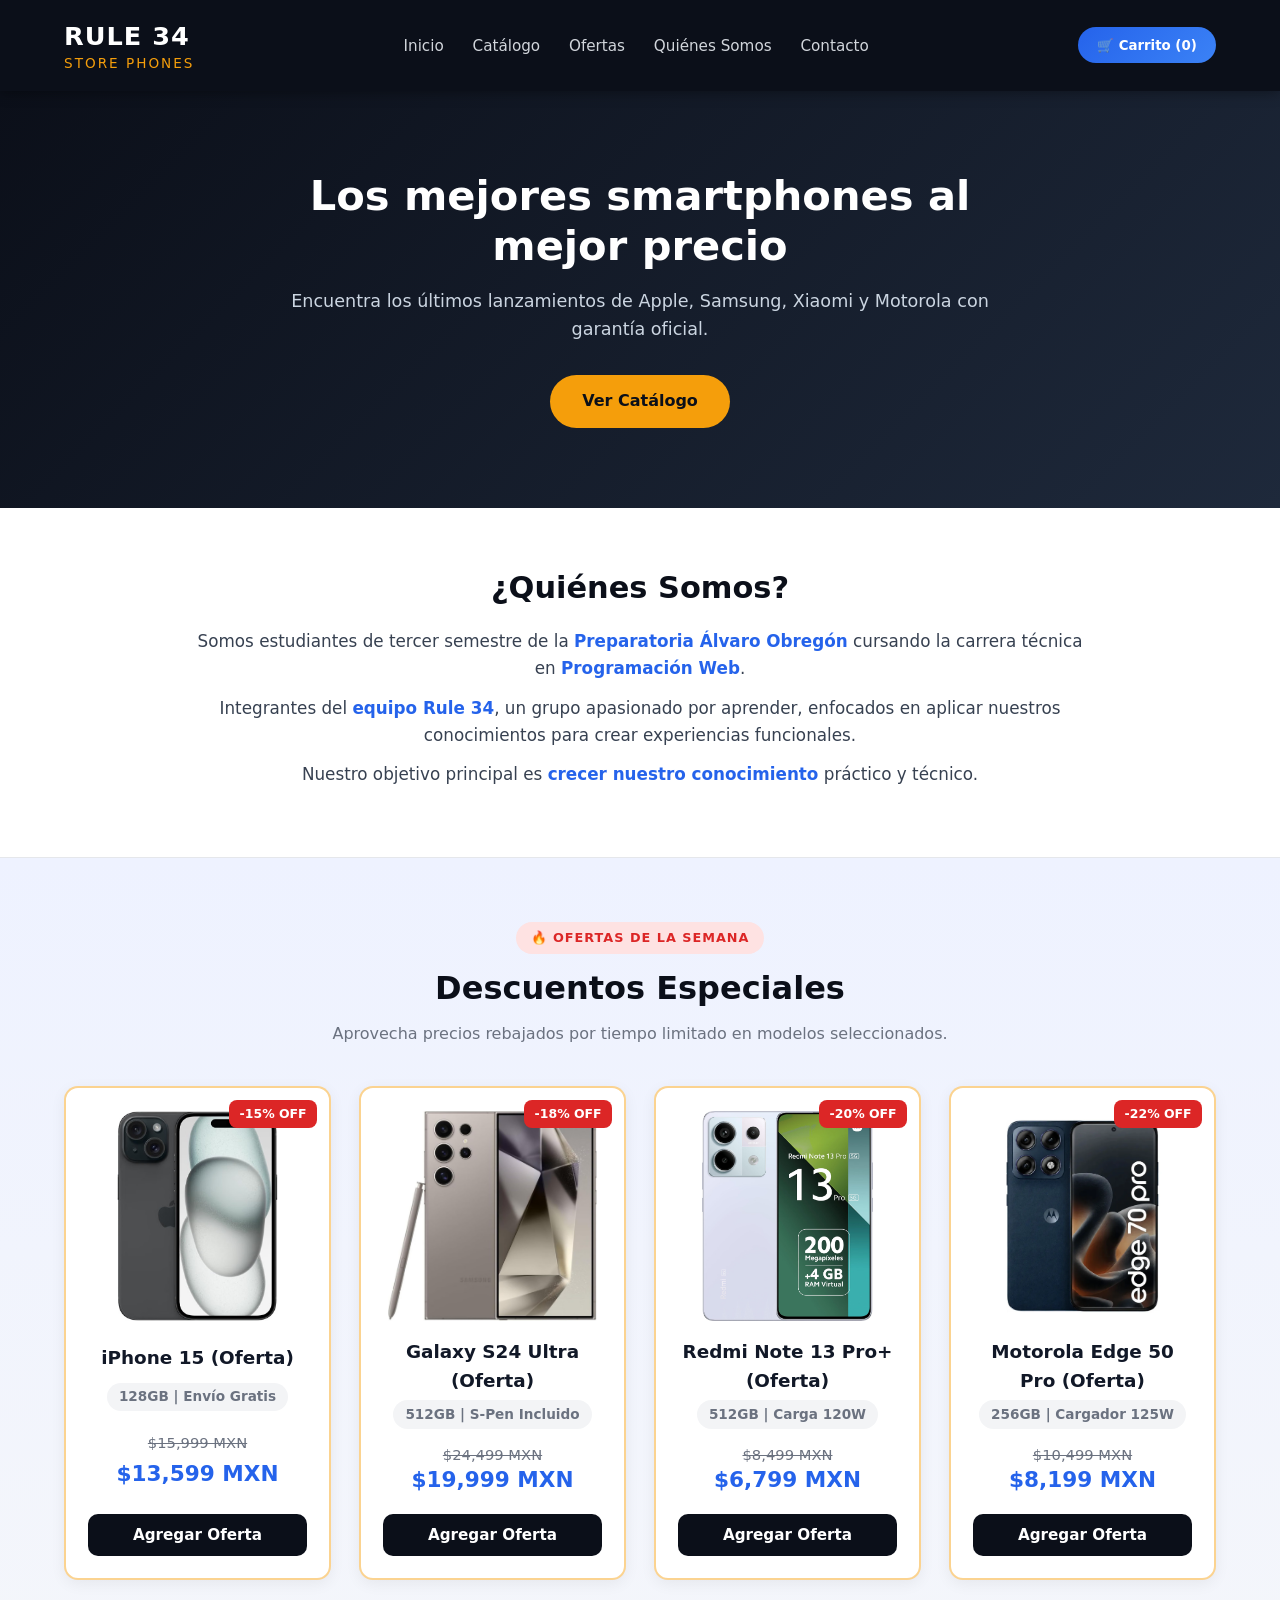
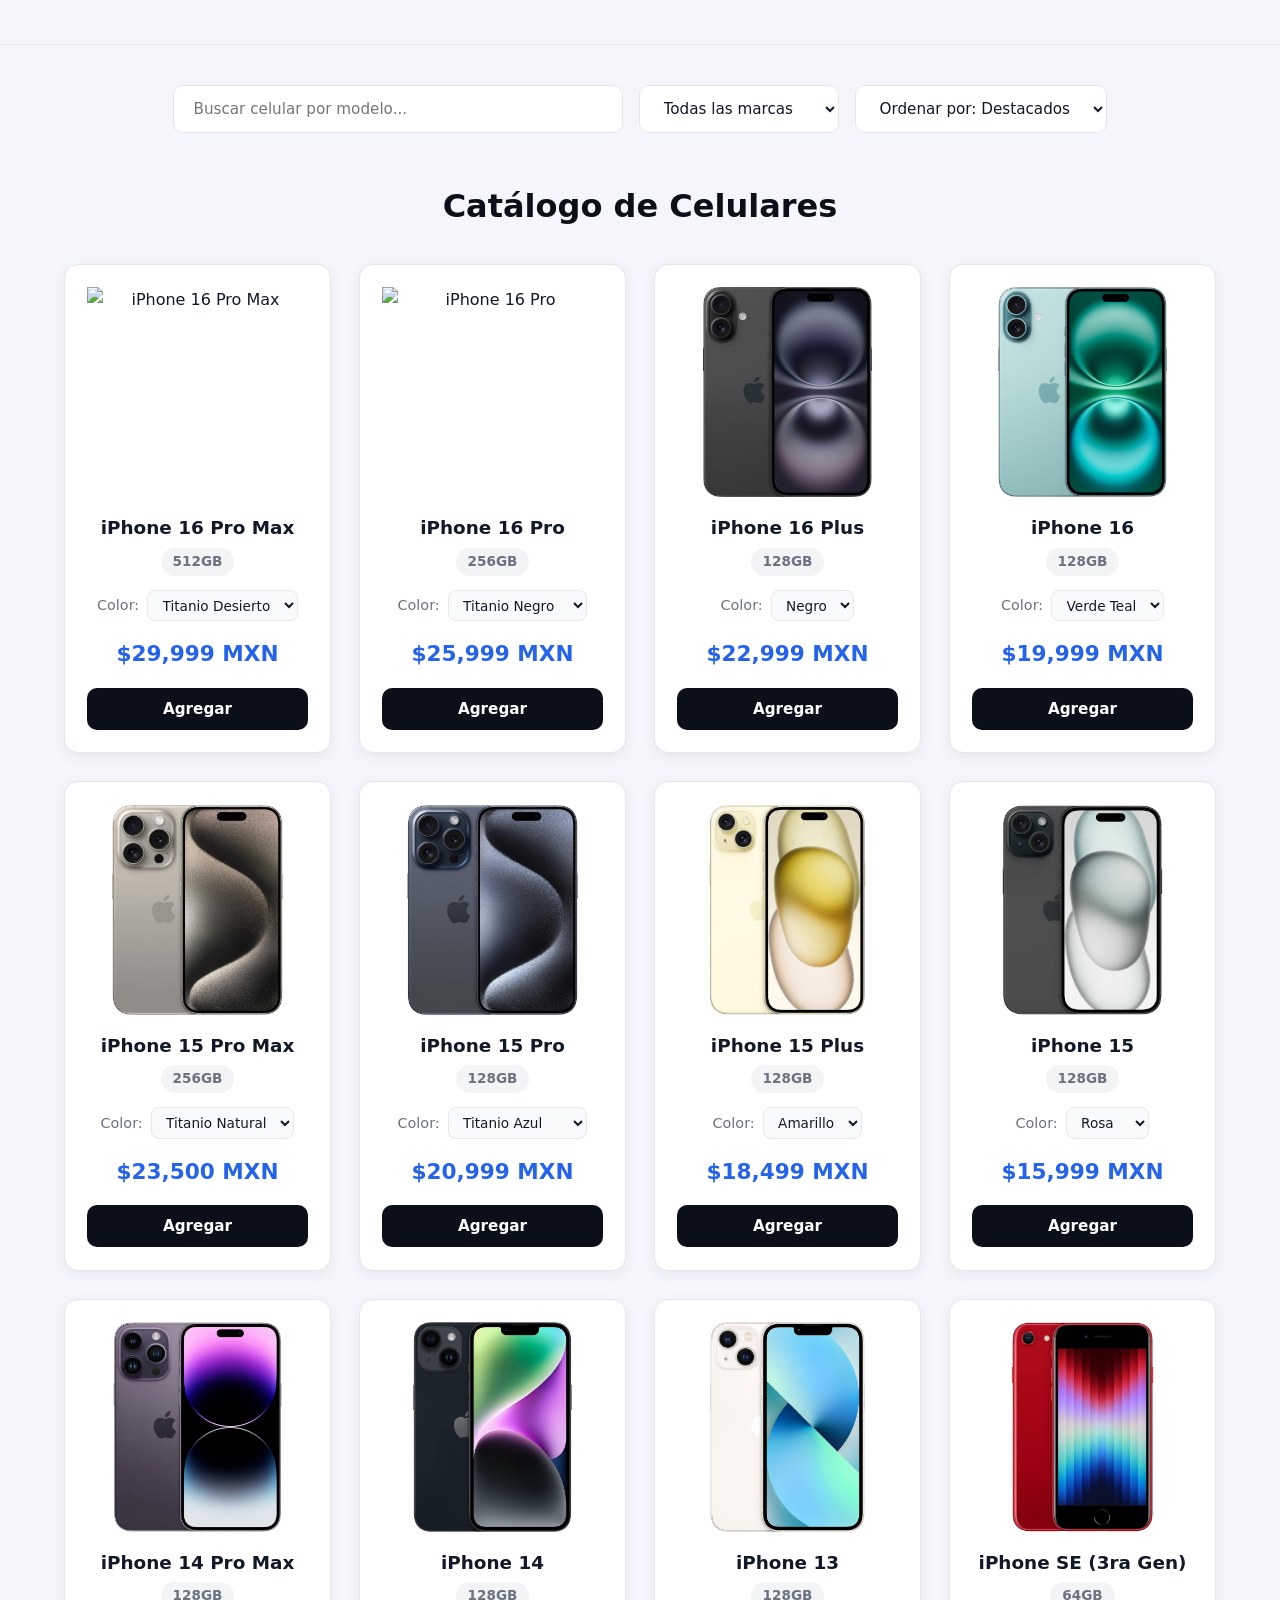
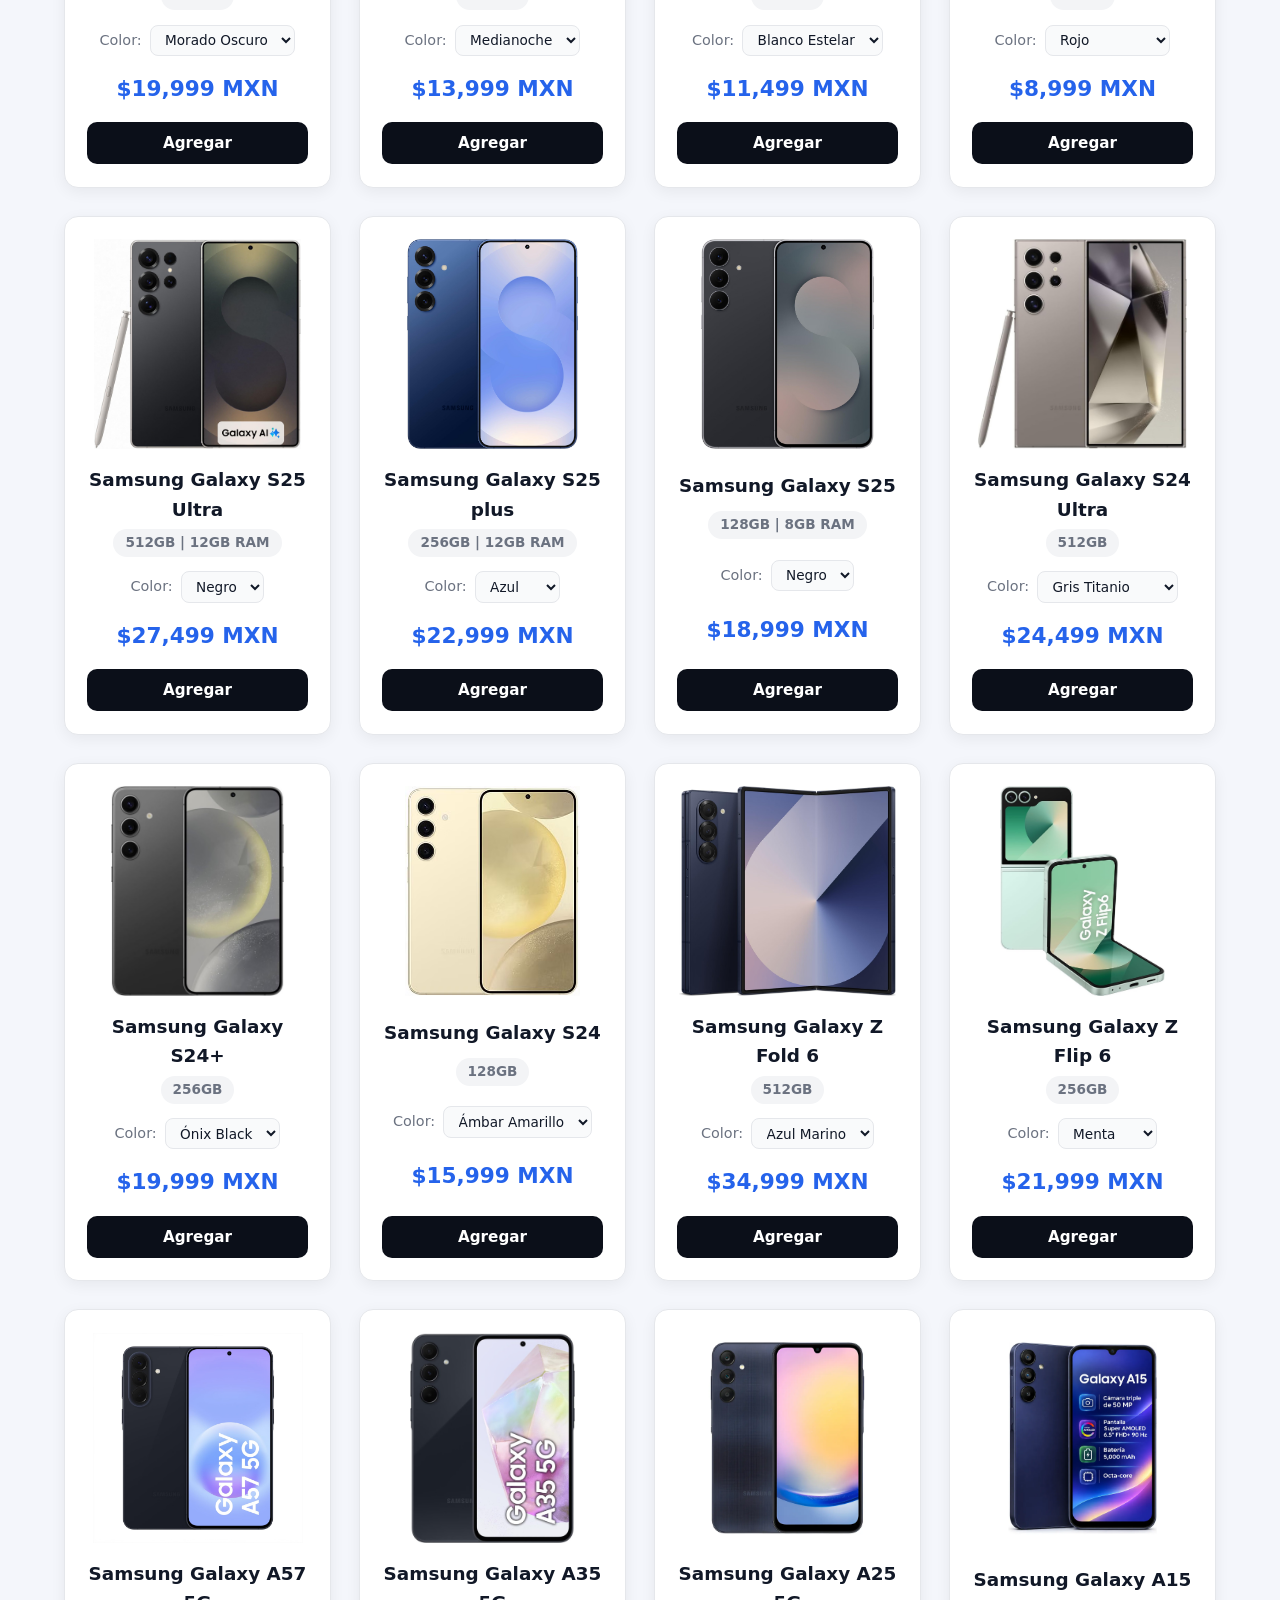
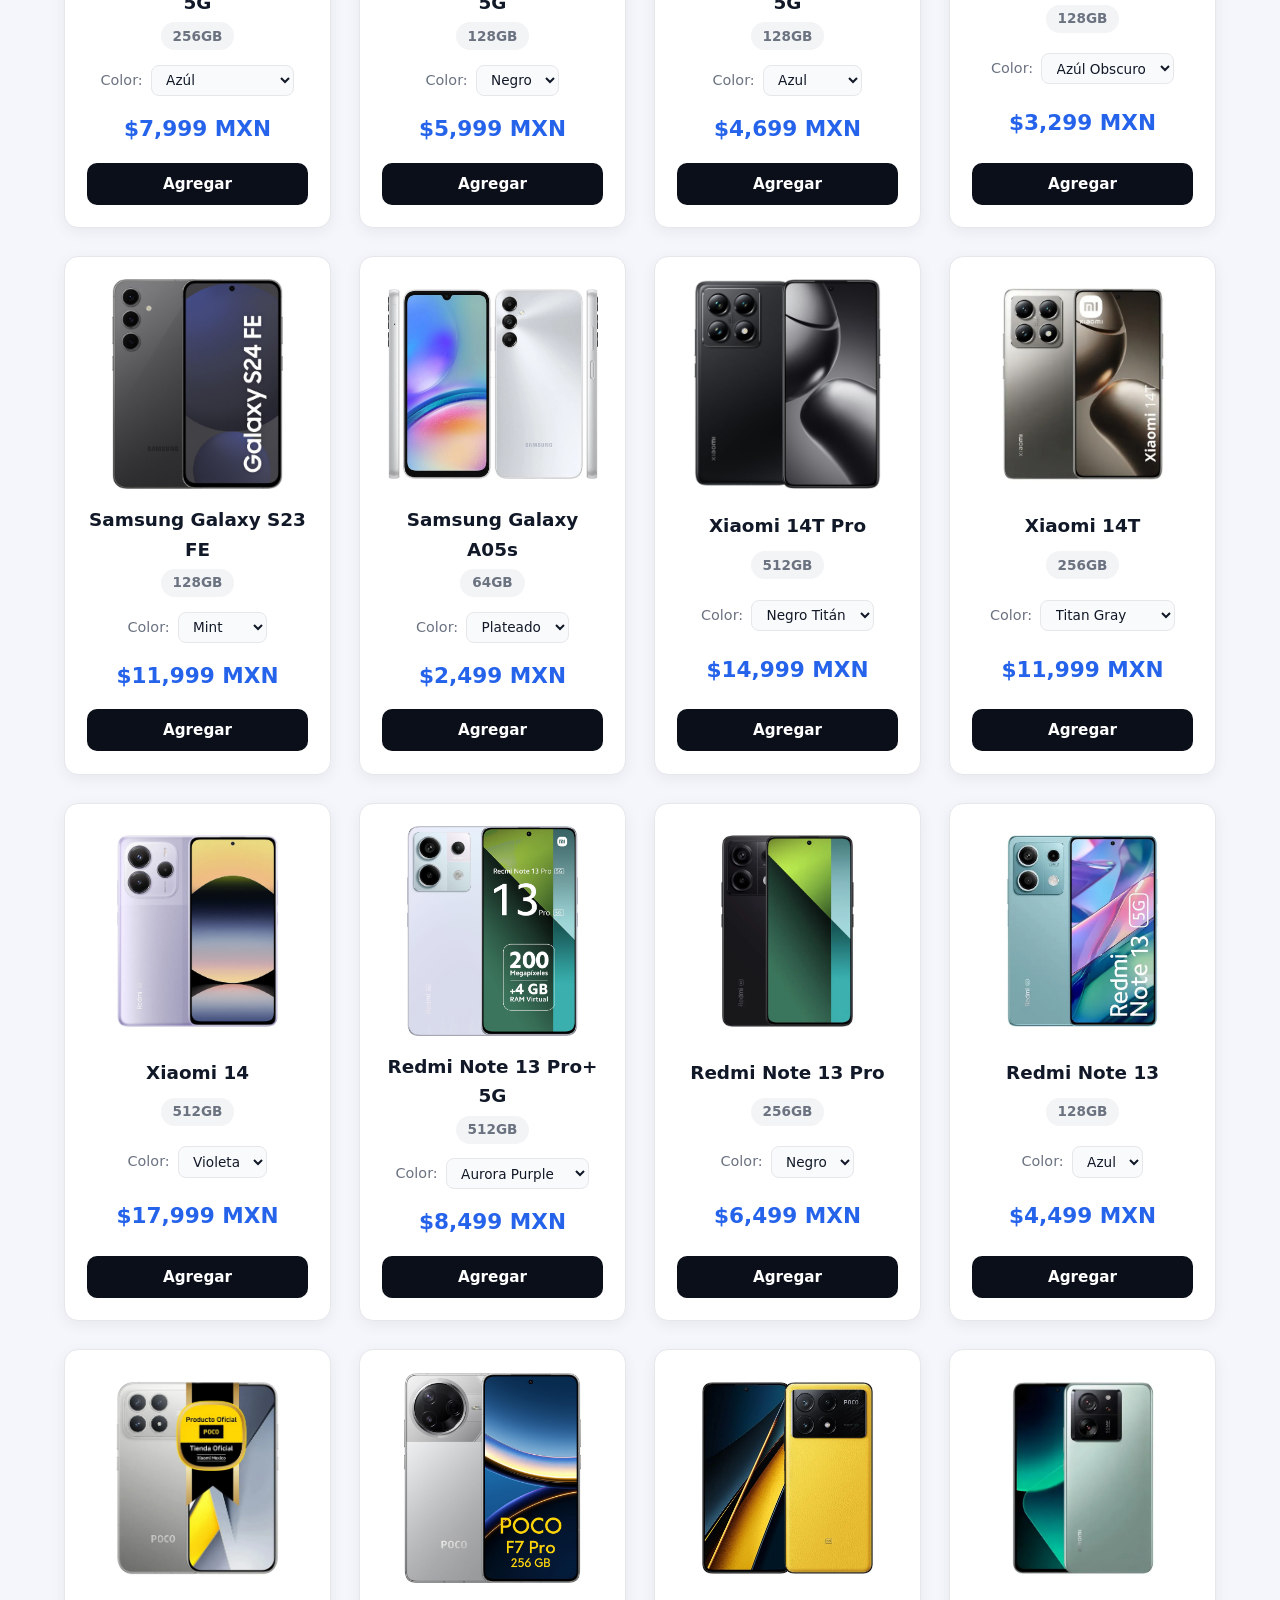
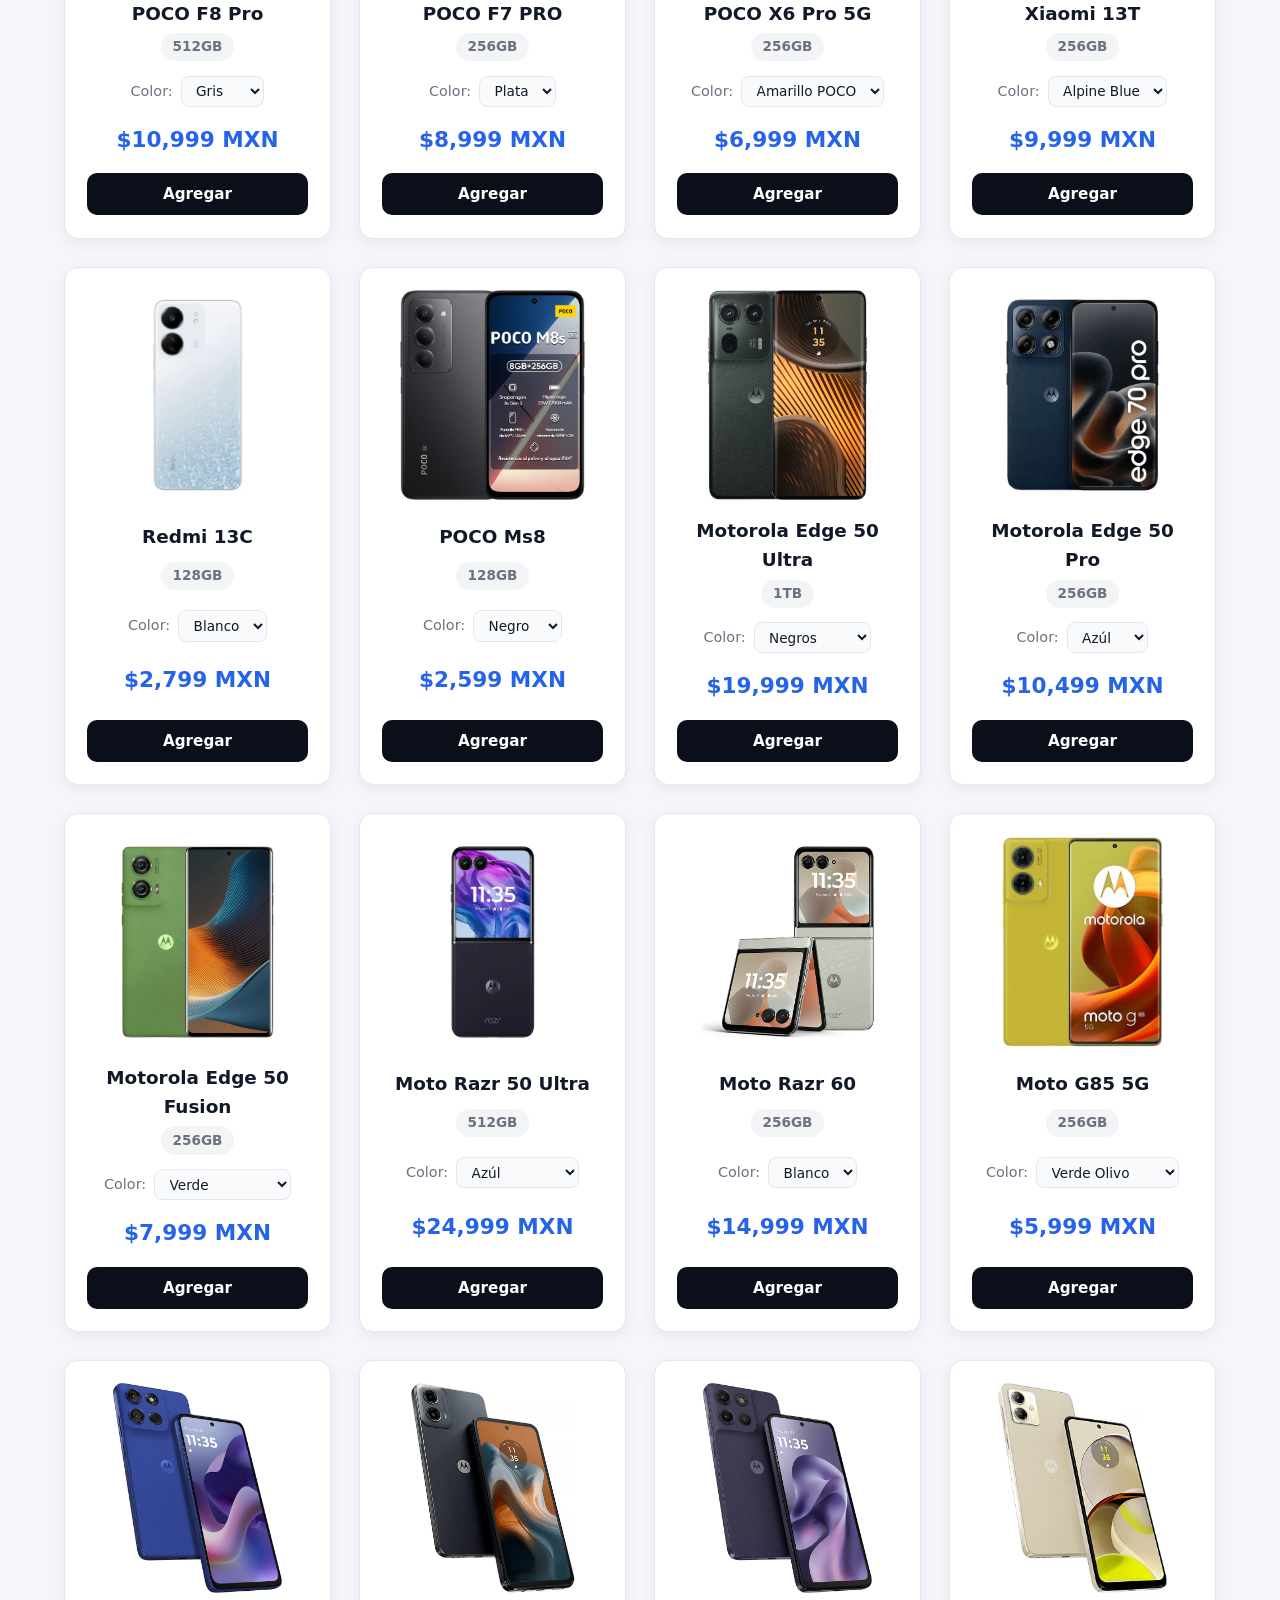
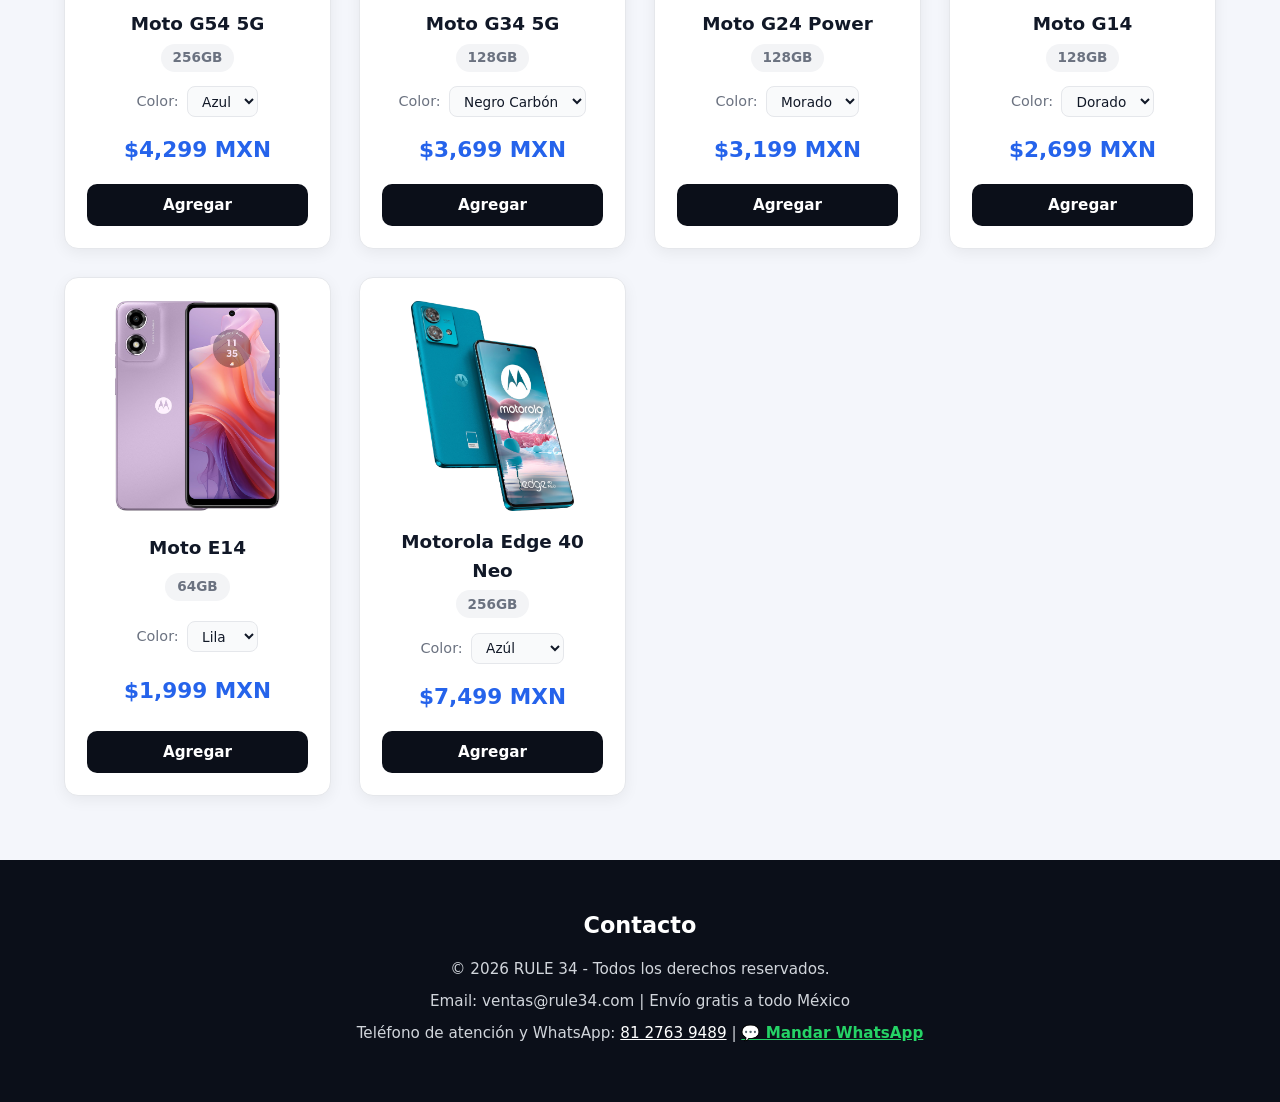
==== index.html @ c85b77a7 "Rename tienda.html to index.html" ====
<!DOCTYPE html>
<html lang="es">
<head>
      <link rel="stylesheet" href="estilos.css">
    <meta charset="UTF-8">
    <meta name="viewport" content="width=device-width, initial-scale=1.0">
    <title>RULE 34 | Tienda de Celulares</title>
</head>
<body>

    <!-- ENCABEZADO Y NAVEGACIÓN -->
    <header class="header">
        <div class="logo">
            <h1>RULE 34 <span>Store phones</span></h1>
        </div>

        <nav class="navbar">
            <ul>
                <li><a href="#inicio">Inicio</a></li>
                <li><a href="#catalogo">Catálogo</a></li>
                <li><a href="#ofertas">Ofertas</a></li>
                <li><a href="#quienes-somos">Quiénes Somos</a></li>
                <li><a href="#contacto">Contacto</a></li>
            </ul>
        </nav>

        <div class="carrito-icono">
            <button id="btn-carrito">
                🛒 Carrito (<span id="contador-carrito">0</span>)
            </button>
        </div>
    </header>

    <!-- BANNER PRINCIPAL (HERO) -->
    <section id="inicio" class="hero">
        <div class="hero-contenido">
            <h2>Los mejores smartphones al mejor precio</h2>
            <p>Encuentra los últimos lanzamientos de Apple, Samsung, Xiaomi y Motorola con garantía oficial.</p>
            <a href="#catalogo" class="btn-principal">Ver Catálogo</a>
        </div>
    </section>

    <!-- SECCIÓN QUIÉNES SOMOS -->
    <section id="quienes-somos" class="seccion-quienes-somos">
        <div class="quienes-somos-contenedor">
            <div class="quienes-somos-texto">
                <h2>¿Quiénes Somos?</h2>
                <p>Somos estudiantes de tercer semestre de la <strong>Preparatoria Álvaro Obregón</strong> cursando la carrera técnica en <strong>Programación Web</strong>.</p>
                <p>Integrantes del <strong>equipo Rule 34</strong>, un grupo apasionado por aprender, enfocados en aplicar nuestros conocimientos para crear experiencias funcionales.</p>
                <p>Nuestro objetivo principal es <strong>crecer nuestro conocimiento</strong> práctico y técnico.</p>
            </div>
            
        </div>
    </section>

    <!-- SECCIÓN DE OFERTAS -->
    <section id="ofertas" class="ofertas-seccion">
        <div class="ofertas-contenedor">
            <div class="ofertas-header">
                <span class="badge-oferta">🔥 OFERTAS DE LA SEMANA</span>
                <h2>Descuentos Especiales</h2>
                <p>Aprovecha precios rebajados por tiempo limitado en modelos seleccionados.</p>
            </div>

            <div class="productos-grid ofertas-grid">
                <article class="tarjeta-producto tarjeta-oferta" data-marca="apple">
                    <span class="etiqueta-descuento">-15% OFF</span>
                    <img src="151.avif" alt="iPhone 15 Oferta" class="imagen-producto" id="img-oferta-1">
                    <h3>iPhone 15 (Oferta)</h3>
                    <p class="especificaciones">128GB | Envío Gratis</p>
                    <p class="precio-anterior">$15,999 MXN</p>
                    <p class="precio">$13,599 MXN</p>
                    <button class="btn-agregar" data-id="101" data-nombre="iPhone 15 (Oferta)" data-precio="13599">Agregar Oferta</button>
                </article>

                <article class="tarjeta-producto tarjeta-oferta" data-marca="samsung">
                    <span class="etiqueta-descuento">-18% OFF</span>
                    <img src="24u2.avif" alt="Samsung Galaxy S24 Ultra Oferta" class="imagen-producto" id="img-oferta-2">
                    <h3>Galaxy S24 Ultra (Oferta)</h3>
                    <p class="especificaciones">512GB | S-Pen Incluido</p>
                    <p class="precio-anterior">$24,499 MXN</p>
                    <p class="precio">$19,999 MXN</p>
                    <button class="btn-agregar" data-id="102" data-nombre="Galaxy S24 Ultra (Oferta)" data-precio="19999">Agregar Oferta</button>
                </article>

                <article class="tarjeta-producto tarjeta-oferta" data-marca="xiaomi">
                    <span class="etiqueta-descuento">-20% OFF</span>
                    <img src="sp27.avif" alt="Redmi Note 13 Pro+ Oferta" class="imagen-producto" id="img-oferta-3">
                    <h3>Redmi Note 13 Pro+ (Oferta)</h3>
                    <p class="especificaciones">512GB | Carga 120W</p>
                    <p class="precio-anterior">$8,499 MXN</p>
                    <p class="precio">$6,799 MXN</p>
                    <button class="btn-agregar" data-id="103" data-nombre="Redmi Note 13 Pro+ (Oferta)" data-precio="6799">Agregar Oferta</button>
                </article>

                <article class="tarjeta-producto tarjeta-oferta" data-marca="motorola">
                    <span class="etiqueta-descuento">-22% OFF</span>
                    <img src="sp47.webp" alt="Motorola Edge 50 Pro Oferta" class="imagen-producto" id="img-oferta-4">
                    <h3>Motorola Edge 50 Pro (Oferta)</h3>
                    <p class="especificaciones">256GB | Cargador 125W</p>
                    <p class="precio-anterior">$10,499 MXN</p>
                    <p class="precio">$8,199 MXN</p>
                    <button class="btn-agregar" data-id="104" data-nombre="Motorola Edge 50 Pro (Oferta)" data-precio="8199">Agregar Oferta</button>
                </article>
            </div>
        </div>
    </section>

    <!-- FILTROS Y BUSCADOR -->
    <section class="filtros-seccion">
        <input type="text" id="buscador" placeholder="Buscar celular por modelo...">
        
        <select id="filtro-marca">
            <option value="todos">Todas las marcas</option>
            <option value="apple">Apple</option>
            <option value="samsung">Samsung</option>
            <option value="xiaomi">Xiaomi</option>
            <option value="motorola">Motorola</option>
        </select>

        <select id="ordenar-precio">
            <option value="defecto">Ordenar por: Destacados</option>
            <option value="menor-mayor">Precio: Menor a Mayor</option>
            <option value="mayor-menor">Precio: Mayor a Menor</option>
        </select>
    </section>

    <!-- CATÁLOGO DE CELULARES (50 PRODUCTOS) -->
    <main id="catalogo" class="catalogo-contenedor">
        <h2>Catálogo de Celulares</h2>

        <div id="lista-productos" class="productos-grid">

            <!-- APPLE (1 a 12) -->
            <article class="tarjeta-producto" data-marca="apple">
                <img src="16tt.avif" alt="iPhone 16 Pro Max" class="imagen-producto" id="img-1">
                <h3>iPhone 16 Pro Max</h3>
                <p class="especificaciones">512GB</p>
                <div class="selector-color">
                    <label>Color:</label>
                    <select class="cambiar-color" data-target="1" 
                            data-img1="16tt.avif" 
                            data-img2="16g.avif">
                        <option value="Desierto">Titanio Desierto</option>
                        <option value="Plata">Titanio Plata</option>
                    </select>
                </div>
                <p class="precio">$29,999 MXN</p>
                <button class="btn-agregar" data-id="1" data-nombre="iPhone 16 Pro Max" data-precio="29999">Agregar</button>
            </article>

            <article class="tarjeta-producto" data-marca="apple">
                <img src="16p1.avif" alt="iPhone 16 Pro" class="imagen-producto" id="img-2">
                <h3>iPhone 16 Pro</h3>
                <p class="especificaciones">256GB</p>
                <div class="selector-color">
                    <label>Color:</label>
                    <select class="cambiar-color" data-target="2" 
                            data-img1="16p1.avif" 
                            data-img2="16p2.avif">
                        <option value="Negro">Titanio Negro</option>
                        <option value="Blanco">Titanio Blanco</option>
                    </select>
                </div>
                <p class="precio">$25,999 MXN</p>
                <button class="btn-agregar" data-id="2" data-nombre="iPhone 16 Pro" data-precio="25999">Agregar</button>
            </article>

            <article class="tarjeta-producto" data-marca="apple">
                <img src="16u1.avif" alt="iPhone 16 Plus" class="imagen-producto" id="img-3">
                <h3>iPhone 16 Plus</h3>
                <p class="especificaciones">128GB</p>
                <div class="selector-color">
                    <label>Color:</label>
                    <select class="cambiar-color" data-target="3" 
                            data-img1="16u1.avif" 
                            data-img2="16u2.avif">
                        <option value="Negro">Negro</option>
                        <option value="Rosa">Rosa</option>
                    </select>
                </div>
                <p class="precio">$22,999 MXN</p>
                <button class="btn-agregar" data-id="3" data-nombre="iPhone 16 Plus" data-precio="22999">Agregar</button>
            </article>

            <article class="tarjeta-producto" data-marca="apple">
                <img src="16v1.avif" alt="iPhone 16" class="imagen-producto" id="img-4">
                <h3>iPhone 16</h3>
                <p class="especificaciones">128GB</p>
                <div class="selector-color">
                    <label>Color:</label>
                    <select class="cambiar-color" data-target="4" 
                            data-img1="16v1.avif" 
                            data-img2="16v2.avif">
                        <option value="Verde">Verde Teal</option>
                        <option value="Blanco">Blanco</option>
                    </select>
                </div>
                <p class="precio">$19,999 MXN</p>
                <button class="btn-agregar" data-id="4" data-nombre="iPhone 16" data-precio="19999">Agregar</button>
            </article>

            <article class="tarjeta-producto" data-marca="apple">
                <img src="15t1.avif" alt="iPhone 15 Pro Max" class="imagen-producto" id="img-5">
                <h3>iPhone 15 Pro Max</h3>
                <p class="especificaciones">256GB</p>
                <div class="selector-color">
                    <label>Color:</label>
                    <select class="cambiar-color" data-target="5" 
                            data-img1="15t1.avif" 
                            data-img2="15t2.avif">
                        <option value="Natural">Titanio Natural</option>
                        <option value="Negro">Negro</option>
                    </select>
                </div>
                <p class="precio">$23,500 MXN</p>
                <button class="btn-agregar" data-id="5" data-nombre="iPhone 15 Pro Max" data-precio="23500">Agregar</button>
            </article>

            <article class="tarjeta-producto" data-marca="apple">
                <img src="15p1.avif" alt="iPhone 15 Pro" class="imagen-producto" id="img-6">
                <h3>iPhone 15 Pro</h3>
                <p class="especificaciones">128GB</p>
                <div class="selector-color">
                    <label>Color:</label>
                    <select class="cambiar-color" data-target="6" 
                            data-img1="15p1.avif" 
                            data-img2="15p2.avif">
                        <option value="Azul">Titanio Azul</option>
                        <option value="Blanco">Titanio Blanco</option>
                    </select>
                </div>
                <p class="precio">$20,999 MXN</p>
                <button class="btn-agregar" data-id="6" data-nombre="iPhone 15 Pro" data-precio="20999">Agregar</button>
            </article>

            <article class="tarjeta-producto" data-marca="apple">
                <img src="15u1.avif" alt="iPhone 15 Plus" class="imagen-producto" id="img-7">
                <h3>iPhone 15 Plus</h3>
                <p class="especificaciones">128GB</p>
                <div class="selector-color">
                    <label>Color:</label>
                    <select class="cambiar-color" data-target="7" 
                            data-img1="15u1.avif" 
                            data-img2="15u2.avif">
                        <option value="Amarillo">Amarillo</option>
                        <option value="Verde">Verde</option>
                    </select>
                </div>
                <p class="precio">$18,499 MXN</p>
                <button class="btn-agregar" data-id="7" data-nombre="iPhone 15 Plus" data-precio="18499">Agregar</button>
            </article>

            <article class="tarjeta-producto" data-marca="apple">
                <img src="151.avif" alt="iPhone 15" class="imagen-producto" id="img-8">
                <h3>iPhone 15</h3>
                <p class="especificaciones">128GB</p>
                <div class="selector-color">
                    <label>Color:</label>
                    <select class="cambiar-color" data-target="8" 
                            data-img1="152.avif" 
                            data-img2="151.avif">
                        <option value="Rosa">Rosa</option>
                        <option value="Negro">Negro</option>
                    </select>
                </div>
                <p class="precio">$15,999 MXN</p>
                <button class="btn-agregar" data-id="8" data-nombre="iPhone 15" data-precio="15999">Agregar</button>
            </article>

            <article class="tarjeta-producto" data-marca="apple">
                <img src="14m1.avif" alt="iPhone 14 Pro Max" class="imagen-producto" id="img-9">
                <h3>iPhone 14 Pro Max</h3>
                <p class="especificaciones">128GB</p>
                <div class="selector-color">
                    <label>Color:</label>
                    <select class="cambiar-color" data-target="9" 
                            data-img1="14m1.avif" 
                            data-img2="14m2.avif">
                        <option value="Morado">Morado Oscuro</option>
                        <option value="Oro">Oro</option>
                    </select>
                </div>
                <p class="precio">$19,999 MXN</p>
                <button class="btn-agregar" data-id="9" data-nombre="iPhone 14 Pro Max" data-precio="19999">Agregar</button>
            </article>

            <article class="tarjeta-producto" data-marca="apple">
                <img src="14n1.avif" alt="iPhone 14" class="imagen-producto" id="img-10">
                <h3>iPhone 14</h3>
                <p class="especificaciones">128GB</p>
                <div class="selector-color">
                    <label>Color:</label>
                    <select class="cambiar-color" data-target="10" 
                            data-img1="14n1.avif" 
                            data-img2="14n2.avif">
                        <option value="Medianoche">Medianoche</option>
                        <option value="Rojo">Rojo</option>
                    </select>
                </div>
                <p class="precio">$13,999 MXN</p>
                <button class="btn-agregar" data-id="10" data-nombre="iPhone 14" data-precio="13999">Agregar</button>
            </article>

            <article class="tarjeta-producto" data-marca="apple">
                <img src="13m1.avif" alt="iPhone 13" class="imagen-producto" id="img-11">
                <h3>iPhone 13</h3>
                <p class="especificaciones">128GB</p>
                <div class="selector-color">
                    <label>Color:</label>
                    <select class="cambiar-color" data-target="11" 
                            data-img1="13m1.avif" 
                            data-img2="13m2.avif">
                        <option value="Blanco">Blanco Estelar</option>
                        <option value="Rosa">Rosa</option>
                    </select>
                </div>
                <p class="precio">$11,499 MXN</p>
                <button class="btn-agregar" data-id="11" data-nombre="iPhone 13" data-precio="11499">Agregar</button>
            </article>

            <article class="tarjeta-producto" data-marca="apple">
                <img src="s1.avif" alt="iPhone SE 3ra Gen" class="imagen-producto" id="img-12">
                <h3>iPhone SE (3ra Gen)</h3>
                <p class="especificaciones">64GB</p>
                <div class="selector-color">
                    <label>Color:</label>
                    <select class="cambiar-color" data-target="12" 
                            data-img1="s1.avif" 
                            data-img2="s2.avif">
                        <option value="Rojo">Rojo</option>
                        <option value="Negro">Medianoche</option>
                    </select>
                </div>
                <p class="precio">$8,999 MXN</p>
                <button class="btn-agregar" data-id="12" data-nombre="iPhone SE 3" data-precio="8999">Agregar</button>
            </article>


            <!-- SAMSUNG (13 a 26) -->
            <article class="tarjeta-producto" data-marca="samsung">
                <img src="sa1.avif" alt="Galaxy S25 Ultra" class="imagen-producto" id="img-13">
                <h3>Samsung Galaxy S25 Ultra</h3>
                <p class="especificaciones">512GB | 12GB RAM</p>
                <div class="selector-color">
                    <label>Color:</label>
                    <select class="cambiar-color" data-target="13" 
                            data-img1="sa1.avif" 
                            data-img2="sa2.avif">
                        <option value="Negro">Negro</option>
                        <option value="Azúl">Azúl</option>
                    </select>
                </div>
                <p class="precio">$27,499 MXN</p>
                <button class="btn-agregar" data-id="13" data-nombre="Samsung Galaxy S25 Ultra" data-precio="27499">Agregar</button>
            </article>

            <article class="tarjeta-producto" data-marca="samsung">
                <img src="g1.avif" alt="Galaxy S25 Plus" class="imagen-producto" id="img-14">
                <h3>Samsung Galaxy S25 plus</h3>
                <p class="especificaciones">256GB | 12GB RAM</p>
                <div class="selector-color">
                    <label>Color:</label>
                    <select class="cambiar-color" data-target="14" 
                            data-img1="g1.avif" 
                            data-img2="g2.avif">
                        <option value="Azul">Azul</option>
                        <option value="Menta">Menta</option>
                    </select>
                </div>
                <p class="precio">$22,999 MXN</p>
                <button class="btn-agregar" data-id="14" data-nombre="Samsung Galaxy S25 Plus" data-precio="22999">Agregar</button>
            </article>

            <article class="tarjeta-producto" data-marca="samsung">
                <img src="ns1.avif" alt="Galaxy S25" class="imagen-producto" id="img-15">
                <h3>Samsung Galaxy S25</h3>
                <p class="especificaciones">128GB | 8GB RAM</p>
                <div class="selector-color">
                    <label>Color:</label>
                    <select class="cambiar-color" data-target="15" 
                            data-img1="ns1.avif" 
                            data-img2="ns2.avif">
                        <option value="Negro">Negro</option>
                        <option value="Azúl">Azúl</option>
                    </select>
                </div>
                <p class="precio">$18,999 MXN</p>
                <button class="btn-agregar" data-id="15" data-nombre="Samsung Galaxy S25" data-precio="18999">Agregar</button>
            </article>

            <article class="tarjeta-producto" data-marca="samsung">
                <img src="24u2.avif" alt="Galaxy S24 Ultra" class="imagen-producto" id="img-16">
                <h3>Samsung Galaxy S24 Ultra</h3>
                <p class="especificaciones">512GB</p>
                <div class="selector-color">
                    <label>Color:</label>
                    <select class="cambiar-color" data-target="16" 
                            data-img1="24u2.avif" 
                            data-img2="24u1.avif">
                        <option value="Gris">Gris Titanio</option>
                        <option value="Violeta">Violeta Titanio</option>
                    </select>
                </div>
                <p class="precio">$24,499 MXN</p>
                <button class="btn-agregar" data-id="16" data-nombre="Samsung Galaxy S24 Ultra" data-precio="24499">Agregar</button>
            </article>

            <article class="tarjeta-producto" data-marca="samsung">
                <img src="sp2.avif" alt="Galaxy S24+" class="imagen-producto" id="img-17">
                <h3>Samsung Galaxy S24+</h3>
                <p class="especificaciones">256GB</p>
                <div class="selector-color">
                    <label>Color:</label>
                    <select class="cambiar-color" data-target="17" 
                            data-img1="sp2.avif" 
                            data-img2="sp1.avif">
                        <option value="Onix">Ónix Black</option>
                        <option value="Gris">Gris</option>
                    </select>
                </div>
                <p class="precio">$19,999 MXN</p>
                <button class="btn-agregar" data-id="17" data-nombre="Samsung Galaxy S24+" data-precio="19999">Agregar</button>
            </article>

            <article class="tarjeta-producto" data-marca="samsung">
                <img src="sp3.avif" alt="Galaxy S24" class="imagen-producto" id="img-18">
                <h3>Samsung Galaxy S24</h3>
                <p class="especificaciones">128GB</p>
                <div class="selector-color">
                    <label>Color:</label>
                    <select class="cambiar-color" data-target="18" 
                            data-img1="sp3.avif" 
                            data-img2="sp4.avif">
                        <option value="Ambar">Ámbar Amarillo</option>
                        <option value="Cobalto">Cobalto Violeta</option>
                    </select>
                </div>
                <p class="precio">$15,999 MXN</p>
                <button class="btn-agregar" data-id="18" data-nombre="Samsung Galaxy S24" data-precio="15999">Agregar</button>
            </article>

            <article class="tarjeta-producto" data-marca="samsung">
                <img src="sp5.avif" alt="Galaxy Z Fold 6" class="imagen-producto" id="img-19">
                <h3>Samsung Galaxy Z Fold 6</h3>
                <p class="especificaciones">512GB</p>
                <div class="selector-color">
                    <label>Color:</label>
                    <select class="cambiar-color" data-target="19" 
                            data-img1="sp5.avif" 
                            data-img2="sp6.avif">
                        <option value="Azul">Azul Marino</option>
                        <option value="Gris">Gris Plata</option>
                    </select>
                </div>
                <p class="precio">$34,999 MXN</p>
                <button class="btn-agregar" data-id="19" data-nombre="Galaxy Z Fold 6" data-precio="34999">Agregar</button>
            </article>

            <article class="tarjeta-producto" data-marca="samsung">
                <img src="sp7.avif" alt="Galaxy Z Flip 6" class="imagen-producto" id="img-20">
                <h3>Samsung Galaxy Z Flip 6</h3>
                <p class="especificaciones">256GB</p>
                <div class="selector-color">
                    <label>Color:</label>
                    <select class="cambiar-color" data-target="20" 
                            data-img1="sp7.avif" 
                            data-img2="sp8.avif">
                        <option value="Menta">Menta</option>
                        <option value="Amarillo">Amarillo</option>
                    </select>
                </div>
                <p class="precio">$21,999 MXN</p>
                <button class="btn-agregar" data-id="20" data-nombre="Galaxy Z Flip 6" data-precio="21999">Agregar</button>
            </article>

            <article class="tarjeta-producto" data-marca="samsung">
                <img src="sp10.avif" alt="Galaxy A57" class="imagen-producto" id="img-21">
                <h3>Samsung Galaxy A57 5G</h3>
                <p class="especificaciones">256GB</p>
                <div class="selector-color">
                    <label>Color:</label>
                    <select class="cambiar-color" data-target="21" 
                            data-img1="sp10.avif" 
                            data-img2="sp9.avif">
                        <option value="Azúl">Azúl</option>
                        <option value="Lilac">Awesome Lilac</option>
                    </select>
                </div>
                <p class="precio">$7,999 MXN</p>
                <button class="btn-agregar" data-id="21" data-nombre="Galaxy A57" data-precio="7999">Agregar</button>
            </article>

            <article class="tarjeta-producto" data-marca="samsung">
                <img src="sp11.avif" alt="Galaxy A35" class="imagen-producto" id="img-22">
                <h3>Samsung Galaxy A35 5G</h3>
                <p class="especificaciones">128GB</p>
                <div class="selector-color">
                    <label>Color:</label>
                    <select class="cambiar-color" data-target="22" 
                            data-img1="sp11.avif" 
                            data-img2="sp12.webp">
                        <option value="Negro">Negro</option>
                        <option value="Rosa">Rosa</option>
                    </select>
                </div>
                <p class="precio">$5,999 MXN</p>
                <button class="btn-agregar" data-id="22" data-nombre="Galaxy A35" data-precio="5999">Agregar</button>
            </article>

            <article class="tarjeta-producto" data-marca="samsung">
                <img src="sp13.webp" alt="Galaxy A25" class="imagen-producto" id="img-23">
                <h3>Samsung Galaxy A25 5G</h3>
                <p class="especificaciones">128GB</p>
                <div class="selector-color">
                    <label>Color:</label>
                    <select class="cambiar-color" data-target="23" 
                            data-img1="sp13.webp" 
                            data-img2="sp14.webp">
                        <option value="Azul">Azul</option>
                        <option value="Amarillo">Amarillo</option>
                    </select>
                </div>
                <p class="precio">$4,699 MXN</p>
                <button class="btn-agregar" data-id="23" data-nombre="Galaxy A25" data-precio="4699">Agregar</button>
            </article>

            <article class="tarjeta-producto" data-marca="samsung">
                <img src="sp15.webp" alt="Galaxy A15" class="imagen-producto" id="img-24">
                <h3>Samsung Galaxy A15</h3>
                <p class="especificaciones">128GB</p>
                <div class="selector-color">
                    <label>Color:</label>
                    <select class="cambiar-color" data-target="24" 
                            data-img1="sp15.webp" 
                            data-img2="sp16.webp">
                        <option value="Azúl obscuro">Azúl Obscuro</option>
                        <option value="Azul">Azul Claro</option>
                    </select>
                </div>
                <p class="precio">$3,299 MXN</p>
                <button class="btn-agregar" data-id="24" data-nombre="Galaxy A15" data-precio="3299">Agregar</button>
            </article>

            <article class="tarjeta-producto" data-marca="samsung">
                <img src="sp17.avif" alt="Galaxy S23 FE" class="imagen-producto" id="img-25">
                <h3>Samsung Galaxy S23 FE</h3>
                <p class="especificaciones">128GB</p>
                <div class="selector-color">
                    <label>Color:</label>
                    <select class="cambiar-color" data-target="25" 
                            data-img1="sp17.avif" 
                            data-img2="sp18.avif">
                        <option value="Mint">Mint</option>
                        <option value="Grafito">Grafito</option>
                    </select>
                </div>
                <p class="precio">$11,999 MXN</p>
                <button class="btn-agregar" data-id="25" data-nombre="Galaxy S23 FE" data-precio="11999">Agregar</button>
            </article>

            <article class="tarjeta-producto" data-marca="samsung">
                <img src="sp19.webp" alt="Galaxy A05s" class="imagen-producto" id="img-26">
                <h3>Samsung Galaxy A05s</h3>
                <p class="especificaciones">64GB</p>
                <div class="selector-color">
                    <label>Color:</label>
                    <select class="cambiar-color" data-target="26" 
                            data-img1="sp19.webp" 
                            data-img2="sp20.webp">
                        <option value="Plateado">Plateado</option>
                        <option value="Negro">Negro</option>
                    </select>
                </div>
                <p class="precio">$2,499 MXN</p>
                <button class="btn-agregar" data-id="26" data-nombre="Galaxy A05s" data-precio="2499">Agregar</button>
            </article>


            <!-- XIAOMI (27 a 38) -->
            <article class="tarjeta-producto" data-marca="xiaomi">
                <img src="sp21.avif" alt="Xiaomi 14T Pro" class="imagen-producto" id="img-27">
                <h3>Xiaomi 14T Pro</h3>
                <p class="especificaciones">512GB</p>
                <div class="selector-color">
                    <label>Color:</label>
                    <select class="cambiar-color" data-target="27" 
                            data-img1="sp21.avif" 
                            data-img2="sp22.avif">
                        <option value="Negro">Negro Titán</option>
                        <option value="Gris">Gris Titán</option>
                    </select>
                </div>
                <p class="precio">$14,999 MXN</p>
                <button class="btn-agregar" data-id="27" data-nombre="Xiaomi 14T Pro" data-precio="14999">Agregar</button>
            </article>

            <article class="tarjeta-producto" data-marca="xiaomi">
                <img src="sp23.webp" alt="Xiaomi 14T" class="imagen-producto" id="img-28">
                <h3>Xiaomi 14T</h3>
                <p class="especificaciones">256GB</p>
                <div class="selector-color">
                    <label>Color:</label>
                    <select class="cambiar-color" data-target="28" 
                            data-img1="sp23.webp" 
                            data-img2="sp24.avif">
                        <option value="Gray">Titan Gray</option>
                        <option value="Azul">Lemon Green</option>
                    </select>
                </div>
                <p class="precio">$11,999 MXN</p>
                <button class="btn-agregar" data-id="28" data-nombre="Xiaomi 14T" data-precio="11999">Agregar</button>
            </article>

            <article class="tarjeta-producto" data-marca="xiaomi">
                <img src="sp25.webp" alt="Xiaomi 14" class="imagen-producto" id="img-29">
                <h3>Xiaomi 14</h3>
                <p class="especificaciones">512GB</p>
                <div class="selector-color">
                    <label>Color:</label>
                    <select class="cambiar-color" data-target="29" 
                            data-img1="sp25.webp" 
                            data-img2="sp26.webp">
                        <option value="Violeta">Violeta</option>
                        <option value="Negro">Negro</option>
                    </select>
                </div>
                <p class="precio">$17,999 MXN</p>
                <button class="btn-agregar" data-id="29" data-nombre="Xiaomi 14" data-precio="17999">Agregar</button>
            </article>

            <article class="tarjeta-producto" data-marca="xiaomi">
                <img src="sp27.avif" alt="Redmi Note 13 Pro+" class="imagen-producto" id="img-30">
                <h3>Redmi Note 13 Pro+ 5G</h3>
                <p class="especificaciones">512GB</p>
                <div class="selector-color">
                    <label>Color:</label>
                    <select class="cambiar-color" data-target="30" 
                            data-img1="sp27.avif" 
                            data-img2="sp28.webp">
                        <option value="Morado">Aurora Purple</option>
                        <option value="Negro">Midnight Black</option>
                    </select>
                </div>
                <p class="precio">$8,499 MXN</p>
                <button class="btn-agregar" data-id="30" data-nombre="Redmi Note 13 Pro+" data-precio="8499">Agregar</button>
            </article>

            <article class="tarjeta-producto" data-marca="xiaomi">
                <img src="sp29.webp" alt="Redmi Note 13 Pro" class="imagen-producto" id="img-31">
                <h3>Redmi Note 13 Pro</h3>
                <p class="especificaciones">256GB</p>
                <div class="selector-color">
                    <label>Color:</label>
                    <select class="cambiar-color" data-target="31" 
                            data-img1="sp29.webp" 
                            data-img2="sp30.avif">
                        <option value="Negro">Negro</option>
                        <option value="Gris">Gris</option>
                    </select>
                </div>
                <p class="precio">$6,499 MXN</p>
                <button class="btn-agregar" data-id="31" data-nombre="Redmi Note 13 Pro" data-precio="6499">Agregar</button>
            </article>

            <article class="tarjeta-producto" data-marca="xiaomi">
                <img src="sp31.webp" alt="Redmi Note 13" class="imagen-producto" id="img-32">
                <h3>Redmi Note 13</h3>
                <p class="especificaciones">128GB</p>
                <div class="selector-color">
                    <label>Color:</label>
                    <select class="cambiar-color" data-target="32" 
                            data-img1="sp31.webp" 
                            data-img2="sp32.webp">
                        <option value="Azul">Azul</option>
                        <option value="Lila">Lila</option>
                    </select>
                </div>
                <p class="precio">$4,499 MXN</p>
                <button class="btn-agregar" data-id="32" data-nombre="Redmi Note 13" data-precio="4499">Agregar</button>
            </article>

            <article class="tarjeta-producto" data-marca="xiaomi">
                <img src="sp33.webp" alt="POCO F8 Pro" class="imagen-producto" id="img-33">
                <h3>POCO F8 Pro</h3>
                <p class="especificaciones">512GB</p>
                <div class="selector-color">
                    <label>Color:</label>
                    <select class="cambiar-color" data-target="33" 
                            data-img1="sp33.webp" 
                            data-img2="sp34.webp">
                        <option value="Gris">Gris</option>
                        <option value="Negro">Negro</option>
                    </select>
                </div>
                <p class="precio">$10,999 MXN</p>
                <button class="btn-agregar" data-id="33" data-nombre="POCO F8 Pro" data-precio="10999">Agregar</button>
            </article>

            <article class="tarjeta-producto" data-marca="xiaomi">
                <img src="sp35.avif" alt="POCO F7 PRO" class="imagen-producto" id="img-34">
                <h3>POCO F7 PRO</h3>
                <p class="especificaciones">256GB</p>
                <div class="selector-color">
                    <label>Color:</label>
                    <select class="cambiar-color" data-target="34" 
                            data-img1="sp35.avif" 
                            data-img2="sp36.avif">
                        <option value="Plata">Plata</option>
                        <option value="Azúl">Azúl</option>
                    </select>
                </div>
                <p class="precio">$8,999 MXN</p>
                <button class="btn-agregar" data-id="34" data-nombre="POCO F7 PRO" data-precio="8999">Agregar</button>
            </article>

            <article class="tarjeta-producto" data-marca="xiaomi">
                <img src="sp37.webp" alt="POCO X6 Pro" class="imagen-producto" id="img-35">
                <h3>POCO X6 Pro 5G</h3>
                <p class="especificaciones">256GB</p>
                <div class="selector-color">
                    <label>Color:</label>
                    <select class="cambiar-color" data-target="35" 
                            data-img1="sp37.webp" 
                            data-img2="sp38.webp">
                        <option value="Amarillo">Amarillo POCO</option>
                        <option value="Negro">Negro</option>
                    </select>
                </div>
                <p class="precio">$6,999 MXN</p>
                <button class="btn-agregar" data-id="35" data-nombre="POCO X6 Pro" data-precio="6999">Agregar</button>
            </article>

            <article class="tarjeta-producto" data-marca="xiaomi">
                <img src="sp39.webp" alt="Xiaomi 13T" class="imagen-producto" id="img-36">
                <h3>Xiaomi 13T</h3>
                <p class="especificaciones">256GB</p>
                <div class="selector-color">
                    <label>Color:</label>
                    <select class="cambiar-color" data-target="36" 
                            data-img1="sp39.webp" 
                            data-img2="sp40.webp">
                        <option value="Blue">Alpine Blue</option>
                        <option value="Negro">Negro</option>
                    </select>
                </div>
                <p class="precio">$9,999 MXN</p>
                <button class="btn-agregar" data-id="36" data-nombre="Xiaomi 13T" data-precio="9999">Agregar</button>
            </article>

            <article class="tarjeta-producto" data-marca="xiaomi">
                <img src="sp41.webp" alt="Redmi 13C" class="imagen-producto" id="img-37">
                <h3>Redmi 13C</h3>
                <p class="especificaciones">128GB</p>
                <div class="selector-color">
                    <label>Color:</label>
                    <select class="cambiar-color" data-target="37" 
                            data-img1="sp41.webp" 
                            data-img2="sp42.webp">
                        <option value="Blanco">Blanco</option>
                        <option value="Negro">Negro</option>
                    </select>
                </div>
                <p class="precio">$2,799 MXN</p>
                <button class="btn-agregar" data-id="37" data-nombre="Redmi 13C" data-precio="2799">Agregar</button>
            </article>

            <article class="tarjeta-producto" data-marca="xiaomi">
                <img src="sp43.avif" alt="POCO Ms8" class="imagen-producto" id="img-38">
                <h3>POCO Ms8</h3>
                <p class="especificaciones">128GB</p>
                <div class="selector-color">
                    <label>Color:</label>
                    <select class="cambiar-color" data-target="38" 
                            data-img1="sp43.avif" 
                            data-img2="sp44.avif">
                        <option value="Negro">Negro</option>
                        <option value="Blanco">Blanco</option>
                    </select>
                </div>
                <p class="precio">$2,599 MXN</p>
                <button class="btn-agregar" data-id="38" data-nombre="POCO Ms8" data-precio="2599">Agregar</button>
            </article>


            <!-- MOTOROLA (39 a 50) -->
            <article class="tarjeta-producto" data-marca="motorola">
                <img src="sp45.avif" alt="Motorola Edge 50 Ultra" class="imagen-producto" id="img-39">
                <h3>Motorola Edge 50 Ultra</h3>
                <p class="especificaciones">1TB</p>
                <div class="selector-color">
                    <label>Color:</label>
                    <select class="cambiar-color" data-target="39" 
                            data-img1="sp45.avif" 
                            data-img2="sp46.avif">
                        <option value="Negro">Negros</option>
                        <option value="Peach">Peach Fuzz</option>
                    </select>
                </div>
                <p class="precio">$19,999 MXN</p>
                <button class="btn-agregar" data-id="39" data-nombre="Motorola Edge 50 Ultra" data-precio="19999">Agregar</button>
            </article>

            <article class="tarjeta-producto" data-marca="motorola">
                <img src="sp47.webp" alt="Motorola Edge 50 Pro" class="imagen-producto" id="img-40">
                <h3>Motorola Edge 50 Pro</h3>
                <p class="especificaciones">256GB</p>
                <div class="selector-color">
                    <label>Color:</label>
                    <select class="cambiar-color" data-target="40" 
                            data-img1="sp47.webp" 
                            data-img2="sp48.webp">
                        <option value="Azúl">Azúl</option>
                        <option value="Verde">Verde</option>
                    </select>
                </div>
                <p class="precio">$10,499 MXN</p>
                <button class="btn-agregar" data-id="40" data-nombre="Motorola Edge 50 Pro" data-precio="10499">Agregar</button>
            </article>

            <article class="tarjeta-producto" data-marca="motorola">
                <img src="sp49.webp" alt="Motorola Edge 50 Fusion" class="imagen-producto" id="img-41">
                <h3>Motorola Edge 50 Fusion</h3>
                <p class="especificaciones">256GB</p>
                <div class="selector-color">
                    <label>Color:</label>
                    <select class="cambiar-color" data-target="41" 
                            data-img1="sp49.webp" 
                            data-img2="sp50.webp">
                        <option value="Verde">Verde</option>
                        <option value="Rosa">Rosa Hot Pink</option>
                    </select>
                </div>
                <p class="precio">$7,999 MXN</p>
                <button class="btn-agregar" data-id="41" data-nombre="Motorola Edge 50 Fusion" data-precio="7999">Agregar</button>
            </article>

            <article class="tarjeta-producto" data-marca="motorola">
                <img src="sp51.webp" alt="Moto Razr 50 Ultra" class="imagen-producto" id="img-42">
                <h3>Moto Razr 50 Ultra</h3>
                <p class="especificaciones">512GB</p>
                <div class="selector-color">
                    <label>Color:</label>
                    <select class="cambiar-color" data-target="42" 
                            data-img1="sp51.webp" 
                            data-img2="sp52.webp">
                        <option value="Azúl">Azúl</option>
                        <option value="Azúl Marimo">Azúl Marino</option>
                    </select>
                </div>
                <p class="precio">$24,999 MXN</p>
                <button class="btn-agregar" data-id="42" data-nombre="Moto Razr 50 Ultra" data-precio="24999">Agregar</button>
            </article>

            <article class="tarjeta-producto" data-marca="motorola">
                <img src="sp53.webp" alt="Moto Razr 60" class="imagen-producto" id="img-43">
                <h3>Moto Razr 60</h3>
                <p class="especificaciones">256GB</p>
                <div class="selector-color">
                    <label>Color:</label>
                    <select class="cambiar-color" data-target="43" 
                            data-img1="sp53.webp" 
                            data-img2="sp54.webp">
                        <option value="Gris">Blanco</option>
                        <option value="Naranja">Negro</option>
                    </select>
                </div>
                <p class="precio">$14,999 MXN</p>
                <button class="btn-agregar" data-id="43" data-nombre="Moto Razr 60" data-precio="14999">Agregar</button>
            </article>

            <article class="tarjeta-producto" data-marca="motorola">
                <img src="sp55.avif" alt="Moto G85" class="imagen-producto" id="img-44">
                <h3>Moto G85 5G</h3>
                <p class="especificaciones">256GB</p>
                <div class="selector-color">
                    <label>Color:</label>
                    <select class="cambiar-color" data-target="44" 
                            data-img1="sp55.avif" 
                            data-img2="sp56.avif">
                        <option value="Verde">Verde Olivo</option>
                        <option value="Verde">Verde Obscuro</option>
                    </select>
                </div>
                <p class="precio">$5,999 MXN</p>
                <button class="btn-agregar" data-id="44" data-nombre="Moto G85" data-precio="5999">Agregar</button>
            </article>

            <article class="tarjeta-producto" data-marca="motorola">
                <img src="sp57.avif" alt="Moto G54" class="imagen-producto" id="img-45">
                <h3>Moto G54 5G</h3>
                <p class="especificaciones">256GB</p>
                <div class="selector-color">
                    <label>Color:</label>
                    <select class="cambiar-color" data-target="45" 
                            data-img1="sp57.avif" 
                            data-img2="sp58.avif">
                        <option value="Azul">Azul</option>
                        <option value="Gris">Gris</option>
                    </select>
                </div>
                <p class="precio">$4,299 MXN</p>
                <button class="btn-agregar" data-id="45" data-nombre="Moto G54" data-precio="4299">Agregar</button>
            </article>

            <article class="tarjeta-producto" data-marca="motorola">
                <img src="sp59.avif" alt="Moto G34" class="imagen-producto" id="img-46">
                <h3>Moto G34 5G</h3>
                <p class="especificaciones">128GB</p>
                <div class="selector-color">
                    <label>Color:</label>
                    <select class="cambiar-color" data-target="46" 
                            data-img1="sp59.avif" 
                            data-img2="sp60.avif">
                        <option value="Carbon">Negro Carbón</option>
                        <option value="Azul">Azul Océano</option>
                    </select>
                </div>
                <p class="precio">$3,699 MXN</p>
                <button class="btn-agregar" data-id="46" data-nombre="Moto G34" data-precio="3699">Agregar</button>
            </article>

            <article class="tarjeta-producto" data-marca="motorola">
                <img src="sp61.avif" alt="Moto G24 Power" class="imagen-producto" id="img-47">
                <h3>Moto G24 Power</h3>
                <p class="especificaciones">128GB</p>
                <div class="selector-color">
                    <label>Color:</label>
                    <select class="cambiar-color" data-target="47" 
                            data-img1="sp61.avif" 
                            data-img2="sp62.avif">
                        <option value="Morado">Morado</option>
                        <option value="Celeste">Celeste</option>
                    </select>
                </div>
                <p class="precio">$3,199 MXN</p>
                <button class="btn-agregar" data-id="47" data-nombre="Moto G24" data-precio="3199">Agregar</button>
            </article>

            <article class="tarjeta-producto" data-marca="motorola">
                <img src="sp63.avif" alt="Moto G14" class="imagen-producto" id="img-48">
                <h3>Moto G14</h3>
                <p class="especificaciones">128GB</p>
                <div class="selector-color">
                    <label>Color:</label>
                    <select class="cambiar-color" data-target="48" 
                            data-img1="sp63.avif" 
                            data-img2="sp64.webp">
                        <option value="Dorado">Dorado</option>
                        <option value="Azúl">Azúl</option>
                    </select>
                </div>
                <p class="precio">$2,699 MXN</p>
                <button class="btn-agregar" data-id="48" data-nombre="Moto G14" data-precio="2699">Agregar</button>
            </article>

            <article class="tarjeta-producto" data-marca="motorola">
                <img src="sp65.avif" alt="Moto E14" class="imagen-producto" id="img-49">
                <h3>Moto E14</h3>
                <p class="especificaciones">64GB</p>
                <div class="selector-color">
                    <label>Color:</label>
                    <select class="cambiar-color" data-target="49" 
                            data-img1="sp65.avif" 
                            data-img2="sp66.avif">
                        <option value="Lila">Lila</option>
                        <option value="Azúl">Azúl</option>
                    </select>
                </div>
                <p class="precio">$1,999 MXN</p>
                <button class="btn-agregar" data-id="49" data-nombre="Moto E14" data-precio="1999">Agregar</button>
            </article>

            <article class="tarjeta-producto" data-marca="motorola">
                <img src="sp67.avif" alt="Motorola Edge 40 Neo" class="imagen-producto" id="img-50">
                <h3>Motorola Edge 40 Neo</h3>
                <p class="especificaciones">256GB</p>
                <div class="selector-color">
                    <label>Color:</label>
                    <select class="cambiar-color" data-target="50" 
                            data-img1="sp67.avif" 
                            data-img2="sp68.webp">
                        <option value="Azúl">Azúl</option>
                        <option value="Celeste">Celeste</option>
                    </select>
                </div>
                <p class="precio">$7,499 MXN</p>
                <button class="btn-agregar" data-id="50" data-nombre="Motorola Edge 40 Neo" data-precio="7499">Agregar</button>
            </article>

        </div>
        <p id="sin-resultados" class="sin-resultados oculto">No se encontraron celulares que coincidan con tu búsqueda.</p>
    </main>

    <!-- MODAL / PANEL DEL CARRITO DE COMPRAS -->
    <aside id="modal-carrito" class="modal-carrito oculto">
        <div class="carrito-contenido">
            <div class="carrito-header">
                <h3>Tu Carrito</h3>
                <button id="cerrar-carrito">✖</button>
            </div>
            
            <ul id="items-carrito"></ul>
            
            <div class="carrito-footer">
                <p>Total: $<span id="total-carrito">0</span> MXN</p>
                <button id="btn-vaciar">Vaciar Carrito</button>
                <button id="btn-comprar" class="btn-principal">Finalizar Compra</button>
            </div>
        </div>
    </aside>

    <!-- PIE DE PÁGINA Y CONTACTO -->
    <footer id="contacto" class="footer">
        <h3>Contacto</h3>
        <p>&copy; 2026 RULE 34 - Todos los derechos reservados.</p>
        <p>Email: ventas@rule34.com | Envío gratis a todo México</p>
        <p>Teléfono de atención y WhatsApp: <a href="tel:8127639489" style="color: #fff; text-decoration: underline;">81 2763 9489</a> | 
           <a href="https://wa.me/5218127639489?text=Hola,%20me%20interesa%20información%20sobre%20los%20celulares" target="_blank" style="color: #25d366; font-weight: bold;">💬 Mandar WhatsApp</a>
        </p>
    </footer>

    <script src="script.js"></script>
</body>
</html>
---- estilos.css ----
:root {
    --bg-primario: #0b0f19;
    --bg-secundario: #131a2a;
    --bg-claro: #f4f6fb;
    --blanco: #ffffff;
    --texto-oscuro: #111827;
    --texto-gris: #6b7280;
    --acento: #2563eb;
    --acento-hover: #1d4ed8;
    --dorado: #f59e0b;
    --borde: #e5e7eb;
    --sombra-suave: 0 4px 15px rgba(0, 0, 0, 0.06);
    --sombra-hover: 0 12px 28px rgba(37, 99, 235, 0.16);
    --radio: 14px;
}

* {
    margin: 0;
    padding: 0;
    box-sizing: border-box;
    font-family: 'Segoe UI', system-ui, -apple-system, sans-serif;
}

html {
    scroll-behavior: smooth;
}

body {
    background-color: var(--bg-claro);
    color: var(--texto-oscuro);
    line-height: 1.6;
}

.header {
    background-color: var(--bg-primario);
    color: var(--blanco);
    padding: 1rem 5%;
    display: flex;
    justify-content: space-between;
    align-items: center;
    position: sticky;
    top: 0;
    z-index: 100;
    box-shadow: 0 2px 12px rgba(0, 0, 0, 0.35);
    flex-wrap: wrap;
    gap: 1rem;
}

.logo h1 {
    font-size: 1.6rem;
    font-weight: 800;
    letter-spacing: 1px;
    color: var(--blanco);
}

.logo h1 span {
    font-size: 0.85rem;
    font-weight: 500;
    color: var(--dorado);
    text-transform: uppercase;
    letter-spacing: 2px;
    display: block;
    margin-top: -4px;
}

.navbar ul {
    list-style: none;
    display: flex;
    gap: 1.8rem;
}

.navbar a {
    color: #d1d5db;
    text-decoration: none;
    font-weight: 500;
    font-size: 0.95rem;
    transition: color 0.25s ease;
}

.navbar a:hover {
    color: var(--dorado);
}

#btn-carrito {
    background: linear-gradient(135deg, var(--acento), #3b82f6);
    color: var(--blanco);
    border: none;
    padding: 0.65rem 1.2rem;
    border-radius: 50px;
    font-weight: 600;
    cursor: pointer;
    transition: transform 0.2s ease, box-shadow 0.2s ease;
}

#btn-carrito:hover {
    transform: translateY(-2px);
    box-shadow: 0 4px 12px rgba(59, 130, 246, 0.4);
}

.hero {
    background: linear-gradient(135deg, var(--bg-primario) 0%, #1e293b 100%);
    color: var(--blanco);
    padding: 5rem 5%;
    text-align: center;
    position: relative;
    overflow: hidden;
}

.hero-contenido {
    max-width: 750px;
    margin: 0 auto;
}

.hero h2 {
    font-size: 2.6rem;
    font-weight: 800;
    margin-bottom: 1rem;
    line-height: 1.2;
}

.hero p {
    font-size: 1.1rem;
    color: #cbd5e1;
    margin-bottom: 2rem;
}

.btn-principal {
    display: inline-block;
    background-color: var(--dorado);
    color: var(--bg-primario);
    padding: 0.85rem 2rem;
    border-radius: 50px;
    font-weight: 700;
    text-decoration: none;
    border: none;
    cursor: pointer;
    font-size: 1rem;
    transition: transform 0.2s ease, background-color 0.2s ease;
}

.btn-principal:hover {
    background-color: #fbbf24;
    transform: translateY(-2px);
}

.seccion-quienes-somos {
    padding: 3.5rem 5%;
    background-color: var(--blanco);
    border-bottom: 1px solid var(--borde);
}

.quienes-somos-contenedor {
    max-width: 900px;
    margin: 0 auto;
    text-align: center;
}

.quienes-somos-texto h2 {
    font-size: 1.9rem;
    margin-bottom: 1rem;
    color: var(--bg-primario);
}

.quienes-somos-texto p {
    color: #374151;
    margin-bottom: 0.8rem;
    font-size: 1.05rem;
}

.quienes-somos-texto strong {
    color: var(--acento);
}

.filtros-seccion {
    max-width: 1280px;
    margin: 2.5rem auto 1rem;
    padding: 0 5%;
    display: flex;
    gap: 1rem;
    justify-content: center;
    flex-wrap: wrap;
}

#buscador,
#filtro-marca {
    padding: 0.8rem 1.2rem;
    border: 1px solid var(--borde);
    border-radius: 10px;
    font-size: 0.95rem;
    background-color: var(--blanco);
    color: var(--texto-oscuro);
    outline: none;
    transition: border-color 0.2s ease, box-shadow 0.2s ease;
}

#buscador {
    flex: 1;
    min-width: 260px;
    max-width: 450px;
}

#filtro-marca {
    min-width: 200px;
    cursor: pointer;
}

#buscador:focus,
#filtro-marca:focus {
    border-color: var(--acento);
    box-shadow: 0 0 0 3px rgba(37, 99, 235, 0.15);
}

.catalogo-contenedor {
    max-width: 1320px;
    margin: 0 auto;
    padding: 2rem 5% 4rem;
}

.catalogo-contenedor h2 {
    text-align: center;
    font-size: 2rem;
    margin-bottom: 2rem;
    color: var(--bg-primario);
}

.productos-grid {
    display: grid;
    grid-template-columns: repeat(auto-fill, minmax(265px, 1fr));
    gap: 1.75rem;
}

.tarjeta-producto {
    background-color: var(--blanco);
    border-radius: var(--radio);
    padding: 1.4rem;
    box-shadow: var(--sombra-suave);
    border: 1px solid var(--borde);
    display: flex;
    flex-direction: column;
    justify-content: space-between;
    text-align: center;
    transition: transform 0.25s ease, box-shadow 0.25s ease;
}

.tarjeta-producto:hover {
    transform: translateY(-6px);
    box-shadow: var(--sombra-hover);
}

.imagen-producto {
    width: 100%;
    height: 210px;
    object-fit: contain;
    margin-bottom: 1rem;
    transition: opacity 0.2s ease, transform 0.25s ease;
}

.tarjeta-producto:hover .imagen-producto {
    transform: scale(1.03);
}

.tarjeta-producto h3 {
    font-size: 1.15rem;
    font-weight: 700;
    color: var(--texto-oscuro);
    margin-bottom: 0.3rem;
}

.especificaciones {
    font-size: 0.85rem;
    color: var(--texto-gris);
    background-color: #f3f4f6;
    display: inline-block;
    padding: 0.2rem 0.75rem;
    border-radius: 20px;
    margin: 0 auto 0.9rem;
    font-weight: 600;
}

.selector-color {
    display: flex;
    align-items: center;
    justify-content: center;
    gap: 0.5rem;
    margin-bottom: 1rem;
    font-size: 0.9rem;
    color: var(--texto-gris);
}

.cambiar-color {
    padding: 0.35rem 0.65rem;
    border-radius: 8px;
    border: 1px solid var(--borde);
    background-color: #f9fafb;
    color: var(--texto-oscuro);
    font-size: 0.85rem;
    cursor: pointer;
}

.precio {
    font-size: 1.35rem;
    font-weight: 800;
    color: var(--acento);
    margin-bottom: 1rem;
}

.btn-agregar {
    width: 100%;
    padding: 0.75rem;
    background-color: var(--bg-primario);
    color: var(--blanco);
    border: none;
    border-radius: 10px;
    font-weight: 600;
    font-size: 0.95rem;
    cursor: pointer;
    transition: background-color 0.2s ease, transform 0.15s ease;
}

.btn-agregar:hover {
    background-color: var(--acento);
}

.btn-agregar:active {
    transform: scale(0.98);
}

.modal-carrito {
    position: fixed;
    inset: 0;
    background-color: rgba(11, 15, 25, 0.65);
    backdrop-filter: blur(4px);
    display: flex;
    justify-content: flex-end;
    z-index: 999;
    transition: opacity 0.25s ease;
}

.modal-carrito.oculto {
    display: none;
}

.carrito-contenido {
    background-color: var(--blanco);
    width: 100%;
    max-width: 400px;
    height: 100%;
    padding: 1.5rem;
    display: flex;
    flex-direction: column;
    justify-content: space-between;
    box-shadow: -6px 0 25px rgba(0, 0, 0, 0.2);
}

.carrito-header {
    display: flex;
    justify-content: space-between;
    align-items: center;
    padding-bottom: 1rem;
    border-bottom: 1px solid var(--borde);
}

.carrito-header h3 {
    font-size: 1.3rem;
}

#cerrar-carrito {
    background: none;
    border: none;
    font-size: 1.2rem;
    cursor: pointer;
    color: var(--texto-gris);
}

#items-carrito {
    list-style: none;
    flex: 1;
    overflow-y: auto;
    padding: 1rem 0;
}

#items-carrito li {
    display: flex;
    justify-content: space-between;
    align-items: center;
    padding: 0.75rem 0;
    border-bottom: 1px solid #f3f4f6;
    font-size: 0.9rem;
    gap: 0.5rem;
}

.btn-eliminar-item {
    background-color: #fee2e2;
    color: #dc2626;
    border: none;
    padding: 0.25rem 0.55rem;
    border-radius: 6px;
    cursor: pointer;
    font-weight: bold;
}

.carrito-footer {
    border-top: 1px solid var(--borde);
    padding-top: 1rem;
    display: flex;
    flex-direction: column;
    gap: 0.75rem;
}

.carrito-footer p {
    font-size: 1.2rem;
    font-weight: 800;
    text-align: right;
}

#btn-vaciar {
    background-color: #ef4444;
    color: var(--blanco);
    border: none;
    padding: 0.65rem;
    border-radius: 8px;
    font-weight: 600;
    cursor: pointer;
}

#btn-vaciar:hover {
    background-color: #dc2626;
}

.footer {
    background-color: var(--bg-primario);
    color: #d1d5db;
    text-align: center;
    padding: 3rem 5%;
}

.footer h3 {
    color: var(--blanco);
    font-size: 1.4rem;
    margin-bottom: 0.8rem;
}

.footer p {
    margin-bottom: 0.5rem;
    font-size: 0.95rem;
}

@media (max-width: 768px) {
    .header {
        flex-direction: column;
        text-align: center;
    }

    .navbar ul {
        gap: 1rem;
        flex-wrap: wrap;
        justify-content: center;
    }

    .hero h2 {
        font-size: 1.9rem;
    }
}

/* SECCIÓN DE OFERTAS */
.ofertas-seccion {
    padding: 4rem 5%;
    background: linear-gradient(180deg, #eef2ff 0%, var(--bg-claro) 100%);
    border-bottom: 1px solid var(--borde);
}

.ofertas-contenedor {
    max-width: 1320px;
    margin: 0 auto;
}

.ofertas-header {
    text-align: center;
    margin-bottom: 2.5rem;
}

.badge-oferta {
    display: inline-block;
    background-color: #fee2e2;
    color: #dc2626;
    font-weight: 800;
    font-size: 0.8rem;
    padding: 0.35rem 0.9rem;
    border-radius: 50px;
    letter-spacing: 1px;
    margin-bottom: 0.6rem;
}

.ofertas-header h2 {
    font-size: 2rem;
    color: var(--bg-primario);
    margin-bottom: 0.4rem;
}

.ofertas-header p {
    color: var(--texto-gris);
    font-size: 1rem;
}

.tarjeta-oferta {
    position: relative;
    border: 2px solid rgba(245, 158, 11, 0.45);
}

.etiqueta-descuento {
    position: absolute;
    top: 12px;
    right: 12px;
    background-color: #dc2626;
    color: var(--blanco);
    font-size: 0.78rem;
    font-weight: 800;
    padding: 0.25rem 0.65rem;
    border-radius: 8px;
}

.precio-anterior {
    font-size: 0.92rem;
    color: var(--texto-gris);
    text-decoration: line-through;
    margin-bottom: -0.2rem;
}

#ordenar-precio {
    padding: 0.8rem 1.2rem;
    border: 1px solid var(--borde);
    border-radius: 10px;
    font-size: 0.95rem;
    background-color: var(--blanco);
    color: var(--texto-oscuro);
    outline: none;
    min-width: 210px;
    cursor: pointer;
    transition: border-color 0.2s ease, box-shadow 0.2s ease;
}

#ordenar-precio:focus {
    border-color: var(--acento);
    box-shadow: 0 0 0 3px rgba(37, 99, 235, 0.15);
}

.sin-resultados {
    text-align: center;
    padding: 2.5rem 1rem;
    color: var(--texto-gris);
    font-size: 1.1rem;
    font-weight: 600;
}

.sin-resultados.oculto {
    display: none;
}
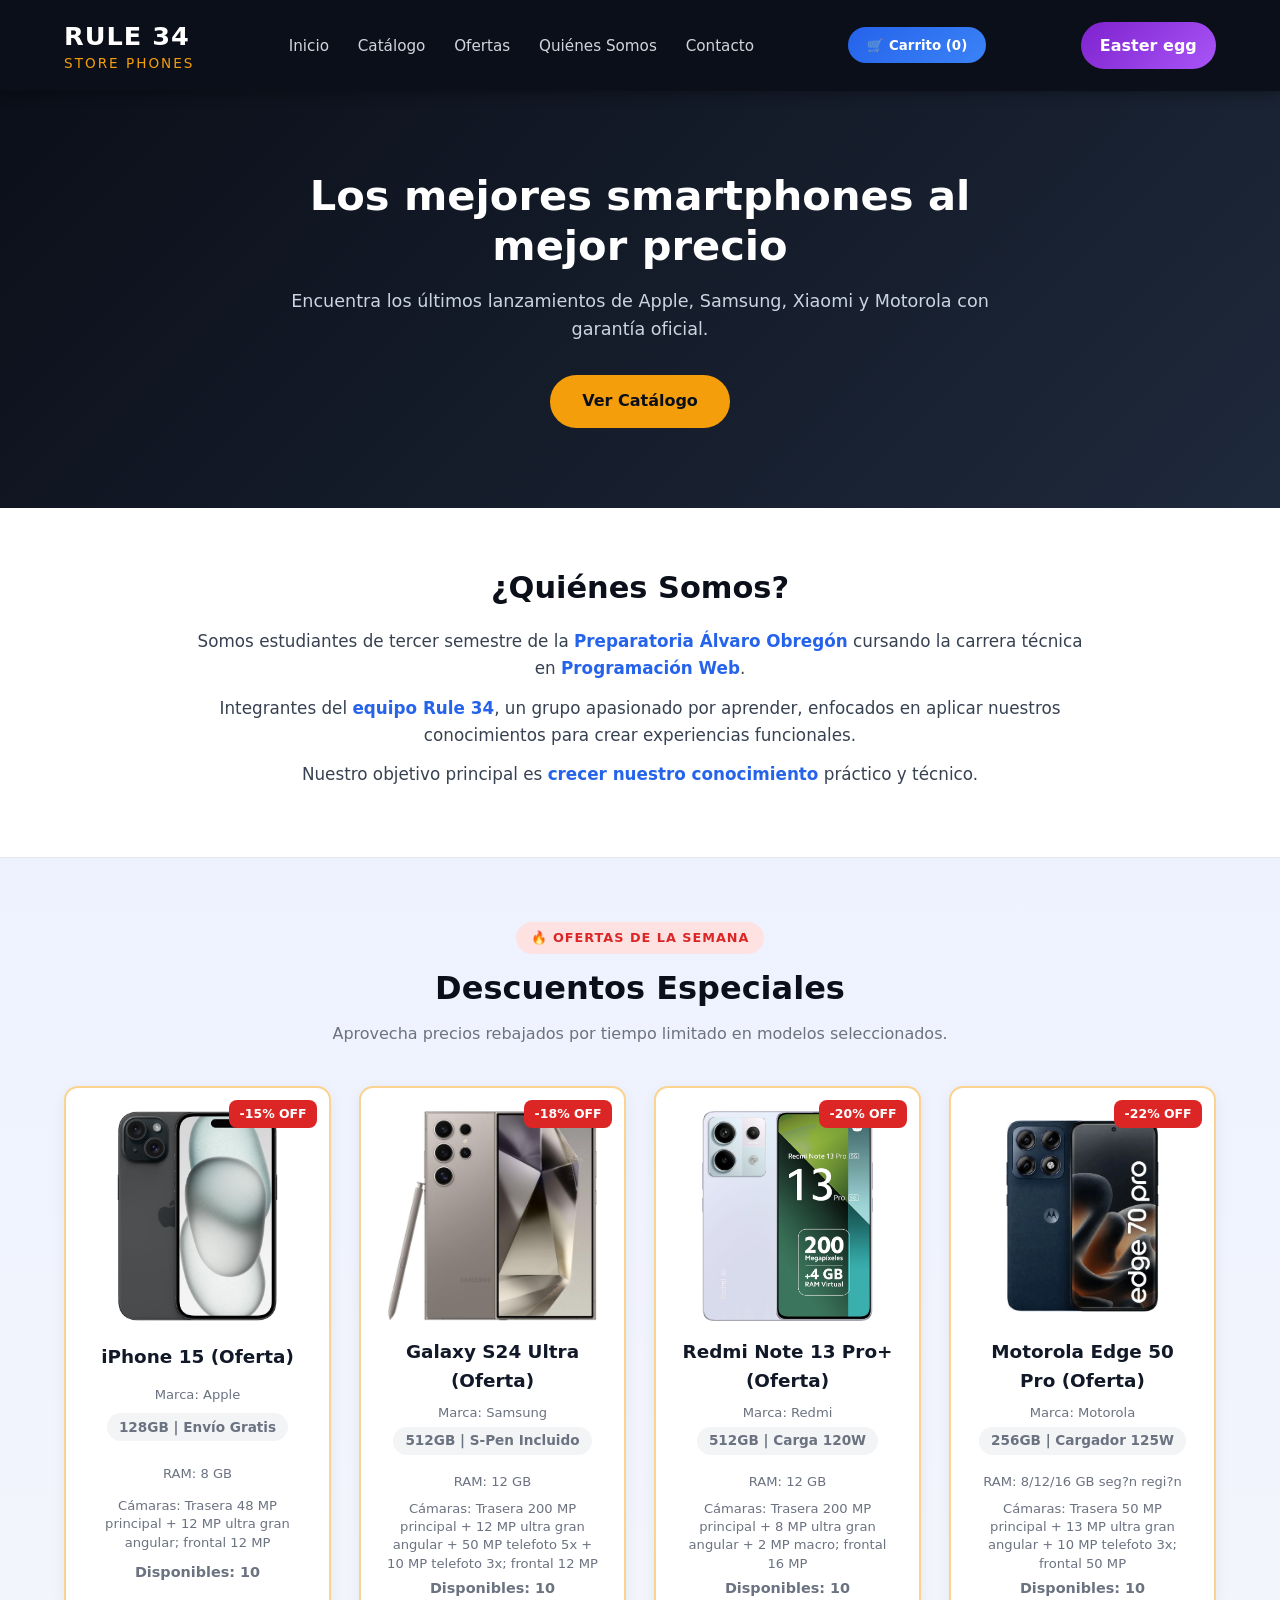
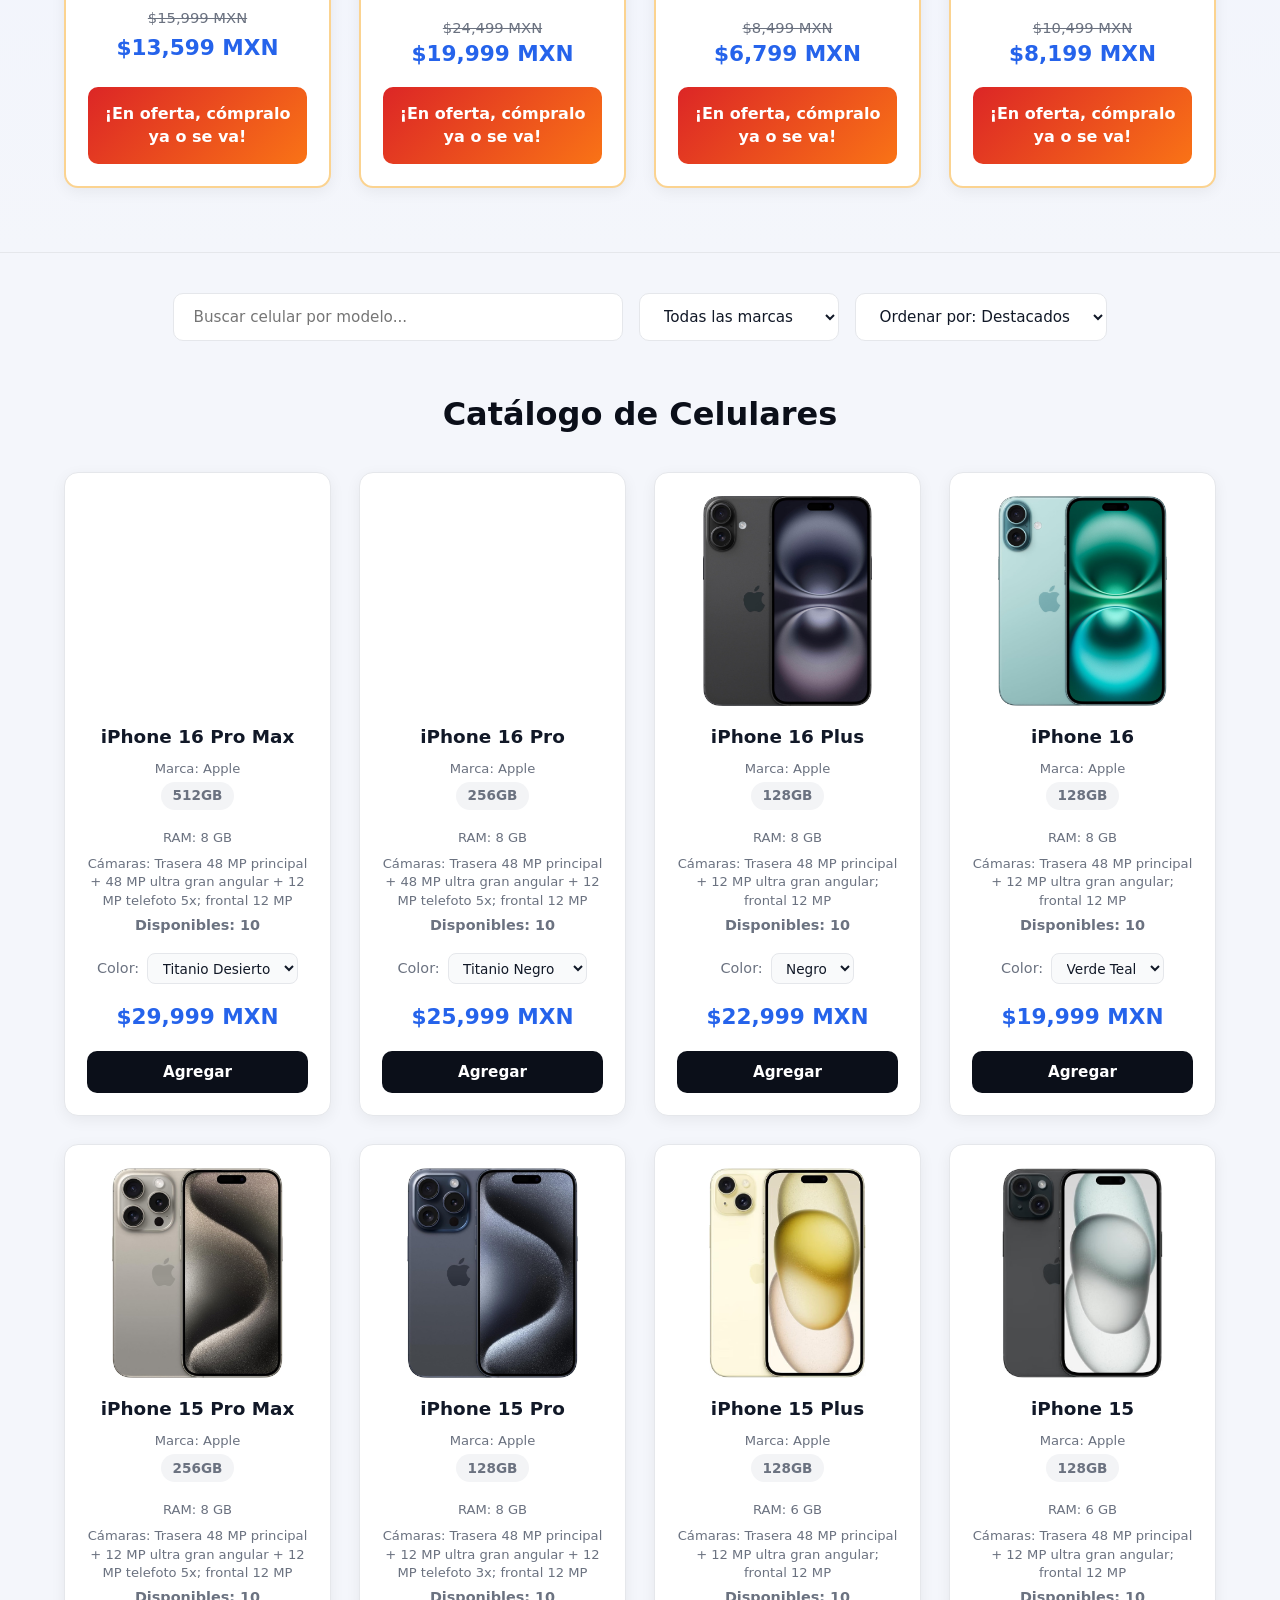
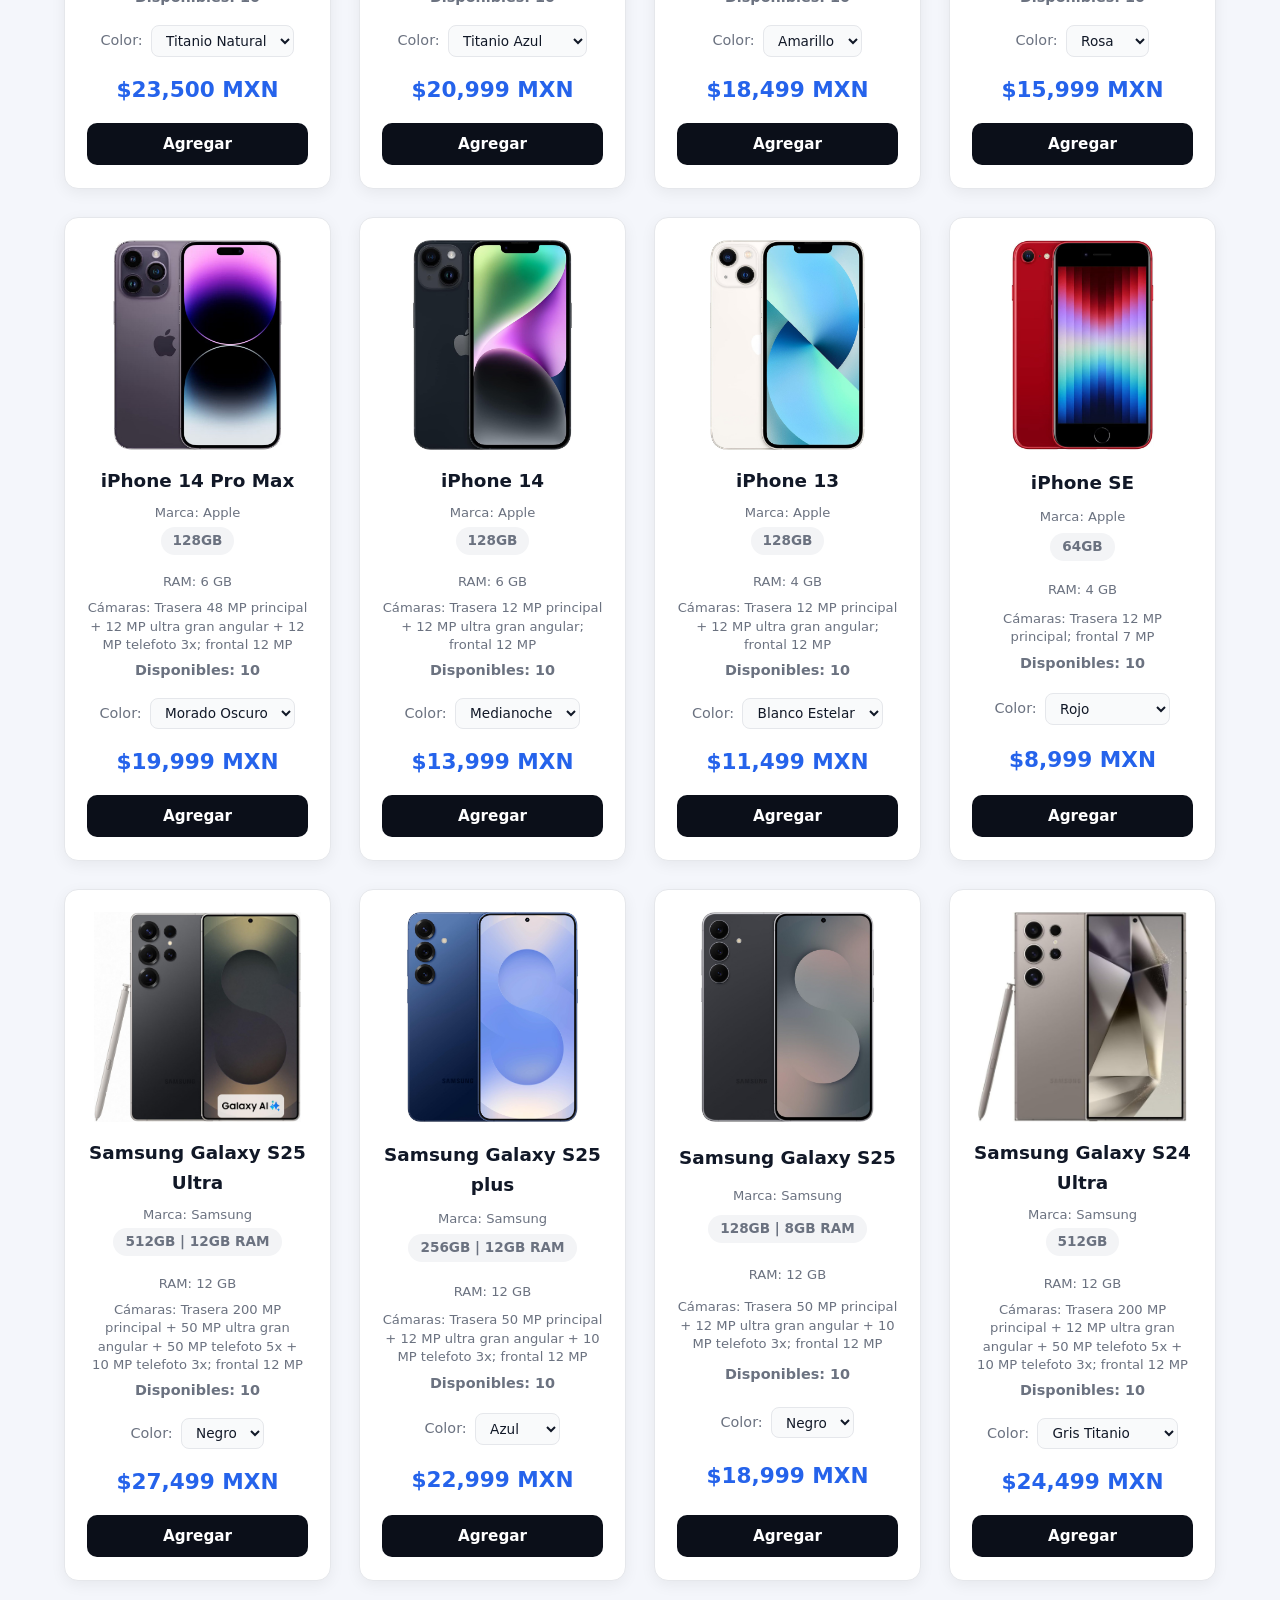
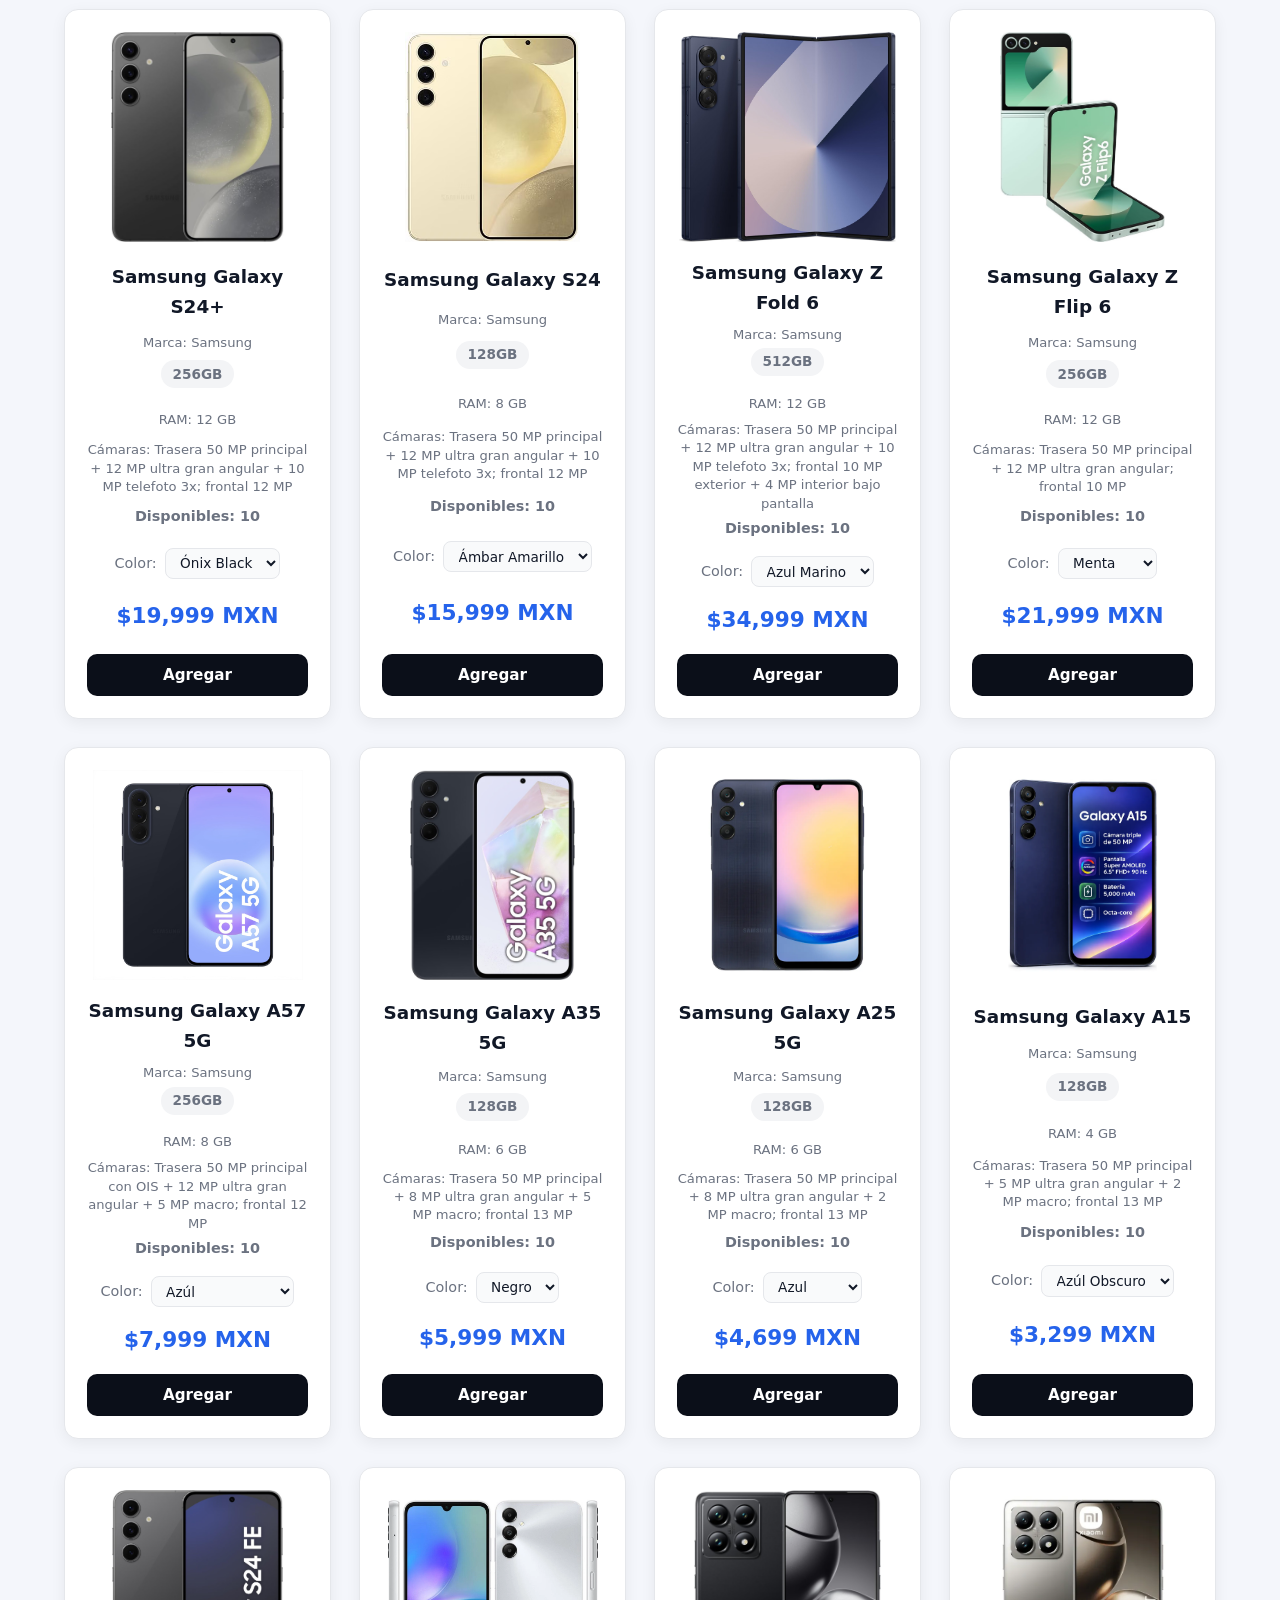
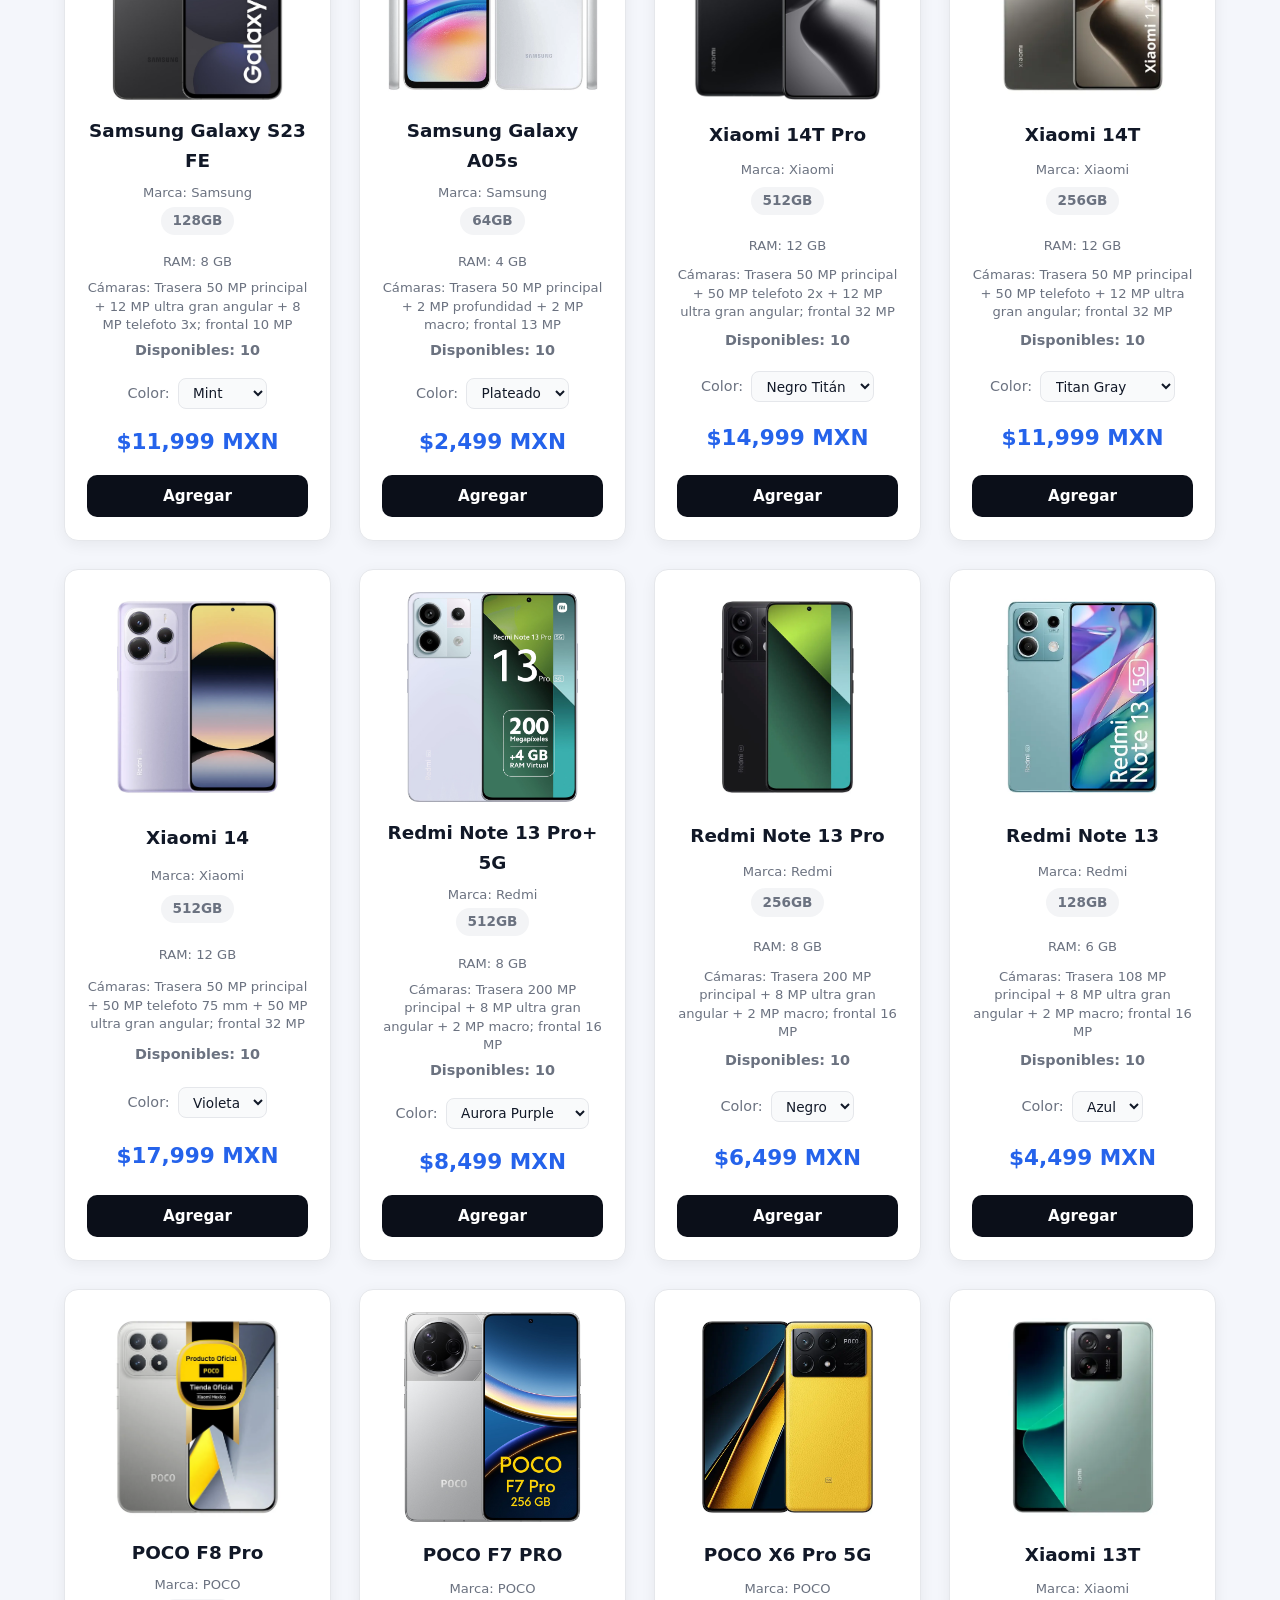
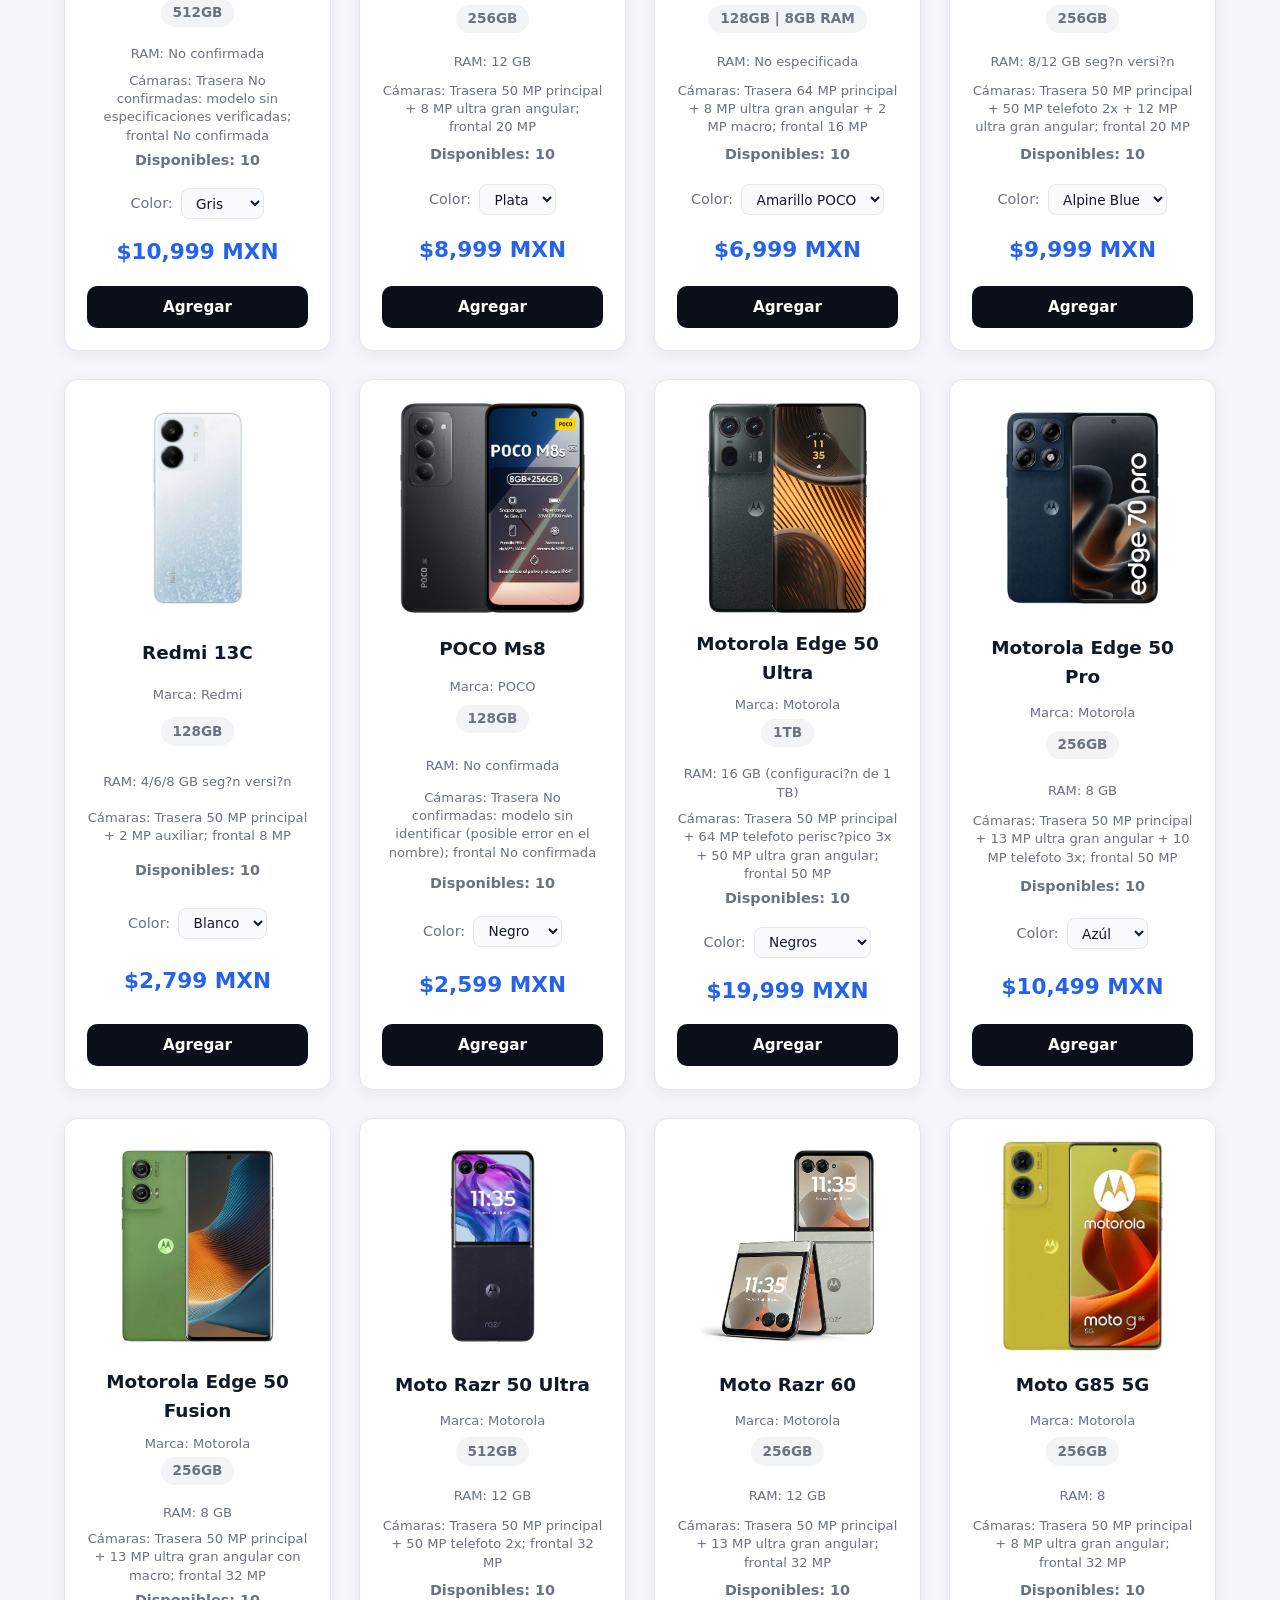
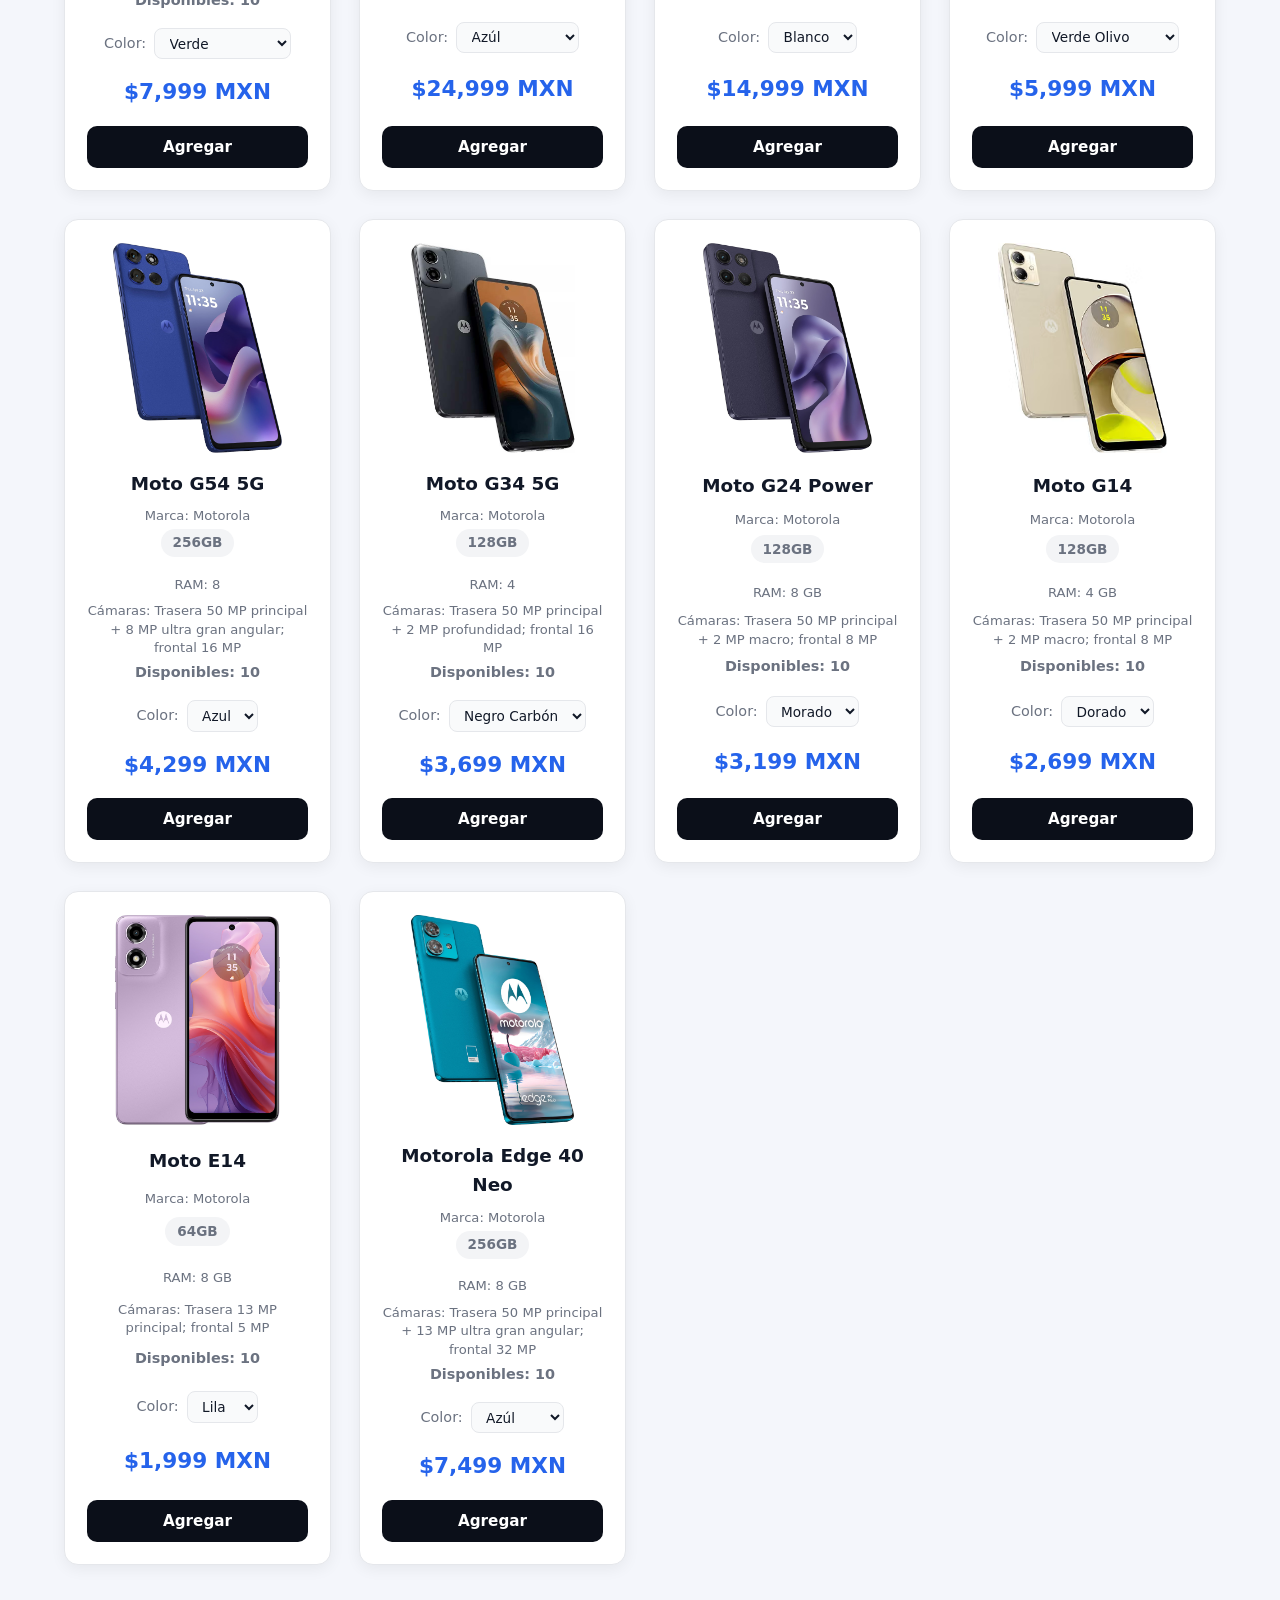
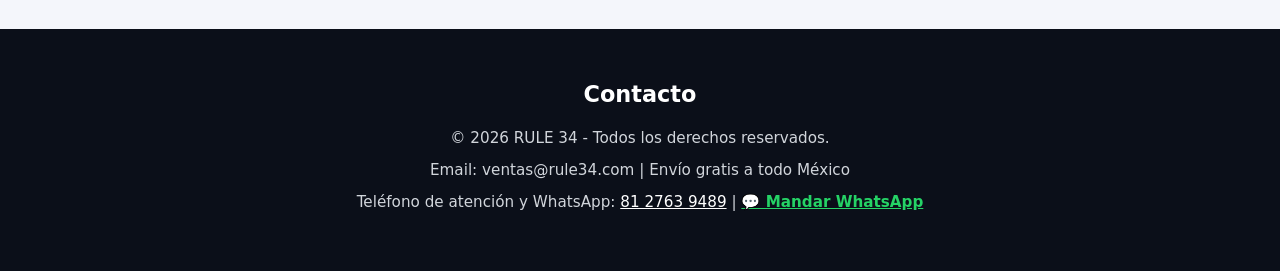
==== commit 69aa7387: "Add files via upload" ====
--- a/index.html
+++ b/index.html
@@ -1,1025 +1,12 @@
 <!DOCTYPE html>
 <html lang="es">
 <head>
-      <link rel="stylesheet" href="estilos.css">
     <meta charset="UTF-8">
     <meta name="viewport" content="width=device-width, initial-scale=1.0">
-    <title>RULE 34 | Tienda de Celulares</title>
+    <meta http-equiv="refresh" content="0; url=PIA.html">
+    <title>RULE 34 Store Phones</title>
 </head>
 <body>
-
-    <!-- ENCABEZADO Y NAVEGACIÓN -->
-    <header class="header">
-        <div class="logo">
-            <h1>RULE 34 <span>Store phones</span></h1>
-        </div>
-
-        <nav class="navbar">
-            <ul>
-                <li><a href="#inicio">Inicio</a></li>
-                <li><a href="#catalogo">Catálogo</a></li>
-                <li><a href="#ofertas">Ofertas</a></li>
-                <li><a href="#quienes-somos">Quiénes Somos</a></li>
-                <li><a href="#contacto">Contacto</a></li>
-            </ul>
-        </nav>
-
-        <div class="carrito-icono">
-            <button id="btn-carrito">
-                🛒 Carrito (<span id="contador-carrito">0</span>)
-            </button>
-        </div>
-    </header>
-
-    <!-- BANNER PRINCIPAL (HERO) -->
-    <section id="inicio" class="hero">
-        <div class="hero-contenido">
-            <h2>Los mejores smartphones al mejor precio</h2>
-            <p>Encuentra los últimos lanzamientos de Apple, Samsung, Xiaomi y Motorola con garantía oficial.</p>
-            <a href="#catalogo" class="btn-principal">Ver Catálogo</a>
-        </div>
-    </section>
-
-    <!-- SECCIÓN QUIÉNES SOMOS -->
-    <section id="quienes-somos" class="seccion-quienes-somos">
-        <div class="quienes-somos-contenedor">
-            <div class="quienes-somos-texto">
-                <h2>¿Quiénes Somos?</h2>
-                <p>Somos estudiantes de tercer semestre de la <strong>Preparatoria Álvaro Obregón</strong> cursando la carrera técnica en <strong>Programación Web</strong>.</p>
-                <p>Integrantes del <strong>equipo Rule 34</strong>, un grupo apasionado por aprender, enfocados en aplicar nuestros conocimientos para crear experiencias funcionales.</p>
-                <p>Nuestro objetivo principal es <strong>crecer nuestro conocimiento</strong> práctico y técnico.</p>
-            </div>
-            
-        </div>
-    </section>
-
-    <!-- SECCIÓN DE OFERTAS -->
-    <section id="ofertas" class="ofertas-seccion">
-        <div class="ofertas-contenedor">
-            <div class="ofertas-header">
-                <span class="badge-oferta">🔥 OFERTAS DE LA SEMANA</span>
-                <h2>Descuentos Especiales</h2>
-                <p>Aprovecha precios rebajados por tiempo limitado en modelos seleccionados.</p>
-            </div>
-
-            <div class="productos-grid ofertas-grid">
-                <article class="tarjeta-producto tarjeta-oferta" data-marca="apple">
-                    <span class="etiqueta-descuento">-15% OFF</span>
-                    <img src="151.avif" alt="iPhone 15 Oferta" class="imagen-producto" id="img-oferta-1">
-                    <h3>iPhone 15 (Oferta)</h3>
-                    <p class="especificaciones">128GB | Envío Gratis</p>
-                    <p class="precio-anterior">$15,999 MXN</p>
-                    <p class="precio">$13,599 MXN</p>
-                    <button class="btn-agregar" data-id="101" data-nombre="iPhone 15 (Oferta)" data-precio="13599">Agregar Oferta</button>
-                </article>
-
-                <article class="tarjeta-producto tarjeta-oferta" data-marca="samsung">
-                    <span class="etiqueta-descuento">-18% OFF</span>
-                    <img src="24u2.avif" alt="Samsung Galaxy S24 Ultra Oferta" class="imagen-producto" id="img-oferta-2">
-                    <h3>Galaxy S24 Ultra (Oferta)</h3>
-                    <p class="especificaciones">512GB | S-Pen Incluido</p>
-                    <p class="precio-anterior">$24,499 MXN</p>
-                    <p class="precio">$19,999 MXN</p>
-                    <button class="btn-agregar" data-id="102" data-nombre="Galaxy S24 Ultra (Oferta)" data-precio="19999">Agregar Oferta</button>
-                </article>
-
-                <article class="tarjeta-producto tarjeta-oferta" data-marca="xiaomi">
-                    <span class="etiqueta-descuento">-20% OFF</span>
-                    <img src="sp27.avif" alt="Redmi Note 13 Pro+ Oferta" class="imagen-producto" id="img-oferta-3">
-                    <h3>Redmi Note 13 Pro+ (Oferta)</h3>
-                    <p class="especificaciones">512GB | Carga 120W</p>
-                    <p class="precio-anterior">$8,499 MXN</p>
-                    <p class="precio">$6,799 MXN</p>
-                    <button class="btn-agregar" data-id="103" data-nombre="Redmi Note 13 Pro+ (Oferta)" data-precio="6799">Agregar Oferta</button>
-                </article>
-
-                <article class="tarjeta-producto tarjeta-oferta" data-marca="motorola">
-                    <span class="etiqueta-descuento">-22% OFF</span>
-                    <img src="sp47.webp" alt="Motorola Edge 50 Pro Oferta" class="imagen-producto" id="img-oferta-4">
-                    <h3>Motorola Edge 50 Pro (Oferta)</h3>
-                    <p class="especificaciones">256GB | Cargador 125W</p>
-                    <p class="precio-anterior">$10,499 MXN</p>
-                    <p class="precio">$8,199 MXN</p>
-                    <button class="btn-agregar" data-id="104" data-nombre="Motorola Edge 50 Pro (Oferta)" data-precio="8199">Agregar Oferta</button>
-                </article>
-            </div>
-        </div>
-    </section>
-
-    <!-- FILTROS Y BUSCADOR -->
-    <section class="filtros-seccion">
-        <input type="text" id="buscador" placeholder="Buscar celular por modelo...">
-        
-        <select id="filtro-marca">
-            <option value="todos">Todas las marcas</option>
-            <option value="apple">Apple</option>
-            <option value="samsung">Samsung</option>
-            <option value="xiaomi">Xiaomi</option>
-            <option value="motorola">Motorola</option>
-        </select>
-
-        <select id="ordenar-precio">
-            <option value="defecto">Ordenar por: Destacados</option>
-            <option value="menor-mayor">Precio: Menor a Mayor</option>
-            <option value="mayor-menor">Precio: Mayor a Menor</option>
-        </select>
-    </section>
-
-    <!-- CATÁLOGO DE CELULARES (50 PRODUCTOS) -->
-    <main id="catalogo" class="catalogo-contenedor">
-        <h2>Catálogo de Celulares</h2>
-
-        <div id="lista-productos" class="productos-grid">
-
-            <!-- APPLE (1 a 12) -->
-            <article class="tarjeta-producto" data-marca="apple">
-                <img src="16tt.avif" alt="iPhone 16 Pro Max" class="imagen-producto" id="img-1">
-                <h3>iPhone 16 Pro Max</h3>
-                <p class="especificaciones">512GB</p>
-                <div class="selector-color">
-                    <label>Color:</label>
-                    <select class="cambiar-color" data-target="1" 
-                            data-img1="16tt.avif" 
-                            data-img2="16g.avif">
-                        <option value="Desierto">Titanio Desierto</option>
-                        <option value="Plata">Titanio Plata</option>
-                    </select>
-                </div>
-                <p class="precio">$29,999 MXN</p>
-                <button class="btn-agregar" data-id="1" data-nombre="iPhone 16 Pro Max" data-precio="29999">Agregar</button>
-            </article>
-
-            <article class="tarjeta-producto" data-marca="apple">
-                <img src="16p1.avif" alt="iPhone 16 Pro" class="imagen-producto" id="img-2">
-                <h3>iPhone 16 Pro</h3>
-                <p class="especificaciones">256GB</p>
-                <div class="selector-color">
-                    <label>Color:</label>
-                    <select class="cambiar-color" data-target="2" 
-                            data-img1="16p1.avif" 
-                            data-img2="16p2.avif">
-                        <option value="Negro">Titanio Negro</option>
-                        <option value="Blanco">Titanio Blanco</option>
-                    </select>
-                </div>
-                <p class="precio">$25,999 MXN</p>
-                <button class="btn-agregar" data-id="2" data-nombre="iPhone 16 Pro" data-precio="25999">Agregar</button>
-            </article>
-
-            <article class="tarjeta-producto" data-marca="apple">
-                <img src="16u1.avif" alt="iPhone 16 Plus" class="imagen-producto" id="img-3">
-                <h3>iPhone 16 Plus</h3>
-                <p class="especificaciones">128GB</p>
-                <div class="selector-color">
-                    <label>Color:</label>
-                    <select class="cambiar-color" data-target="3" 
-                            data-img1="16u1.avif" 
-                            data-img2="16u2.avif">
-                        <option value="Negro">Negro</option>
-                        <option value="Rosa">Rosa</option>
-                    </select>
-                </div>
-                <p class="precio">$22,999 MXN</p>
-                <button class="btn-agregar" data-id="3" data-nombre="iPhone 16 Plus" data-precio="22999">Agregar</button>
-            </article>
-
-            <article class="tarjeta-producto" data-marca="apple">
-                <img src="16v1.avif" alt="iPhone 16" class="imagen-producto" id="img-4">
-                <h3>iPhone 16</h3>
-                <p class="especificaciones">128GB</p>
-                <div class="selector-color">
-                    <label>Color:</label>
-                    <select class="cambiar-color" data-target="4" 
-                            data-img1="16v1.avif" 
-                            data-img2="16v2.avif">
-                        <option value="Verde">Verde Teal</option>
-                        <option value="Blanco">Blanco</option>
-                    </select>
-                </div>
-                <p class="precio">$19,999 MXN</p>
-                <button class="btn-agregar" data-id="4" data-nombre="iPhone 16" data-precio="19999">Agregar</button>
-            </article>
-
-            <article class="tarjeta-producto" data-marca="apple">
-                <img src="15t1.avif" alt="iPhone 15 Pro Max" class="imagen-producto" id="img-5">
-                <h3>iPhone 15 Pro Max</h3>
-                <p class="especificaciones">256GB</p>
-                <div class="selector-color">
-                    <label>Color:</label>
-                    <select class="cambiar-color" data-target="5" 
-                            data-img1="15t1.avif" 
-                            data-img2="15t2.avif">
-                        <option value="Natural">Titanio Natural</option>
-                        <option value="Negro">Negro</option>
-                    </select>
-                </div>
-                <p class="precio">$23,500 MXN</p>
-                <button class="btn-agregar" data-id="5" data-nombre="iPhone 15 Pro Max" data-precio="23500">Agregar</button>
-            </article>
-
-            <article class="tarjeta-producto" data-marca="apple">
-                <img src="15p1.avif" alt="iPhone 15 Pro" class="imagen-producto" id="img-6">
-                <h3>iPhone 15 Pro</h3>
-                <p class="especificaciones">128GB</p>
-                <div class="selector-color">
-                    <label>Color:</label>
-                    <select class="cambiar-color" data-target="6" 
-                            data-img1="15p1.avif" 
-                            data-img2="15p2.avif">
-                        <option value="Azul">Titanio Azul</option>
-                        <option value="Blanco">Titanio Blanco</option>
-                    </select>
-                </div>
-                <p class="precio">$20,999 MXN</p>
-                <button class="btn-agregar" data-id="6" data-nombre="iPhone 15 Pro" data-precio="20999">Agregar</button>
-            </article>
-
-            <article class="tarjeta-producto" data-marca="apple">
-                <img src="15u1.avif" alt="iPhone 15 Plus" class="imagen-producto" id="img-7">
-                <h3>iPhone 15 Plus</h3>
-                <p class="especificaciones">128GB</p>
-                <div class="selector-color">
-                    <label>Color:</label>
-                    <select class="cambiar-color" data-target="7" 
-                            data-img1="15u1.avif" 
-                            data-img2="15u2.avif">
-                        <option value="Amarillo">Amarillo</option>
-                        <option value="Verde">Verde</option>
-                    </select>
-                </div>
-                <p class="precio">$18,499 MXN</p>
-                <button class="btn-agregar" data-id="7" data-nombre="iPhone 15 Plus" data-precio="18499">Agregar</button>
-            </article>
-
-            <article class="tarjeta-producto" data-marca="apple">
-                <img src="151.avif" alt="iPhone 15" class="imagen-producto" id="img-8">
-                <h3>iPhone 15</h3>
-                <p class="especificaciones">128GB</p>
-                <div class="selector-color">
-                    <label>Color:</label>
-                    <select class="cambiar-color" data-target="8" 
-                            data-img1="152.avif" 
-                            data-img2="151.avif">
-                        <option value="Rosa">Rosa</option>
-                        <option value="Negro">Negro</option>
-                    </select>
-                </div>
-                <p class="precio">$15,999 MXN</p>
-                <button class="btn-agregar" data-id="8" data-nombre="iPhone 15" data-precio="15999">Agregar</button>
-            </article>
-
-            <article class="tarjeta-producto" data-marca="apple">
-                <img src="14m1.avif" alt="iPhone 14 Pro Max" class="imagen-producto" id="img-9">
-                <h3>iPhone 14 Pro Max</h3>
-                <p class="especificaciones">128GB</p>
-                <div class="selector-color">
-                    <label>Color:</label>
-                    <select class="cambiar-color" data-target="9" 
-                            data-img1="14m1.avif" 
-                            data-img2="14m2.avif">
-                        <option value="Morado">Morado Oscuro</option>
-                        <option value="Oro">Oro</option>
-                    </select>
-                </div>
-                <p class="precio">$19,999 MXN</p>
-                <button class="btn-agregar" data-id="9" data-nombre="iPhone 14 Pro Max" data-precio="19999">Agregar</button>
-            </article>
-
-            <article class="tarjeta-producto" data-marca="apple">
-                <img src="14n1.avif" alt="iPhone 14" class="imagen-producto" id="img-10">
-                <h3>iPhone 14</h3>
-                <p class="especificaciones">128GB</p>
-                <div class="selector-color">
-                    <label>Color:</label>
-                    <select class="cambiar-color" data-target="10" 
-                            data-img1="14n1.avif" 
-                            data-img2="14n2.avif">
-                        <option value="Medianoche">Medianoche</option>
-                        <option value="Rojo">Rojo</option>
-                    </select>
-                </div>
-                <p class="precio">$13,999 MXN</p>
-                <button class="btn-agregar" data-id="10" data-nombre="iPhone 14" data-precio="13999">Agregar</button>
-            </article>
-
-            <article class="tarjeta-producto" data-marca="apple">
-                <img src="13m1.avif" alt="iPhone 13" class="imagen-producto" id="img-11">
-                <h3>iPhone 13</h3>
-                <p class="especificaciones">128GB</p>
-                <div class="selector-color">
-                    <label>Color:</label>
-                    <select class="cambiar-color" data-target="11" 
-                            data-img1="13m1.avif" 
-                            data-img2="13m2.avif">
-                        <option value="Blanco">Blanco Estelar</option>
-                        <option value="Rosa">Rosa</option>
-                    </select>
-                </div>
-                <p class="precio">$11,499 MXN</p>
-                <button class="btn-agregar" data-id="11" data-nombre="iPhone 13" data-precio="11499">Agregar</button>
-            </article>
-
-            <article class="tarjeta-producto" data-marca="apple">
-                <img src="s1.avif" alt="iPhone SE 3ra Gen" class="imagen-producto" id="img-12">
-                <h3>iPhone SE (3ra Gen)</h3>
-                <p class="especificaciones">64GB</p>
-                <div class="selector-color">
-                    <label>Color:</label>
-                    <select class="cambiar-color" data-target="12" 
-                            data-img1="s1.avif" 
-                            data-img2="s2.avif">
-                        <option value="Rojo">Rojo</option>
-                        <option value="Negro">Medianoche</option>
-                    </select>
-                </div>
-                <p class="precio">$8,999 MXN</p>
-                <button class="btn-agregar" data-id="12" data-nombre="iPhone SE 3" data-precio="8999">Agregar</button>
-            </article>
-
-
-            <!-- SAMSUNG (13 a 26) -->
-            <article class="tarjeta-producto" data-marca="samsung">
-                <img src="sa1.avif" alt="Galaxy S25 Ultra" class="imagen-producto" id="img-13">
-                <h3>Samsung Galaxy S25 Ultra</h3>
-                <p class="especificaciones">512GB | 12GB RAM</p>
-                <div class="selector-color">
-                    <label>Color:</label>
-                    <select class="cambiar-color" data-target="13" 
-                            data-img1="sa1.avif" 
-                            data-img2="sa2.avif">
-                        <option value="Negro">Negro</option>
-                        <option value="Azúl">Azúl</option>
-                    </select>
-                </div>
-                <p class="precio">$27,499 MXN</p>
-                <button class="btn-agregar" data-id="13" data-nombre="Samsung Galaxy S25 Ultra" data-precio="27499">Agregar</button>
-            </article>
-
-            <article class="tarjeta-producto" data-marca="samsung">
-                <img src="g1.avif" alt="Galaxy S25 Plus" class="imagen-producto" id="img-14">
-                <h3>Samsung Galaxy S25 plus</h3>
-                <p class="especificaciones">256GB | 12GB RAM</p>
-                <div class="selector-color">
-                    <label>Color:</label>
-                    <select class="cambiar-color" data-target="14" 
-                            data-img1="g1.avif" 
-                            data-img2="g2.avif">
-                        <option value="Azul">Azul</option>
-                        <option value="Menta">Menta</option>
-                    </select>
-                </div>
-                <p class="precio">$22,999 MXN</p>
-                <button class="btn-agregar" data-id="14" data-nombre="Samsung Galaxy S25 Plus" data-precio="22999">Agregar</button>
-            </article>
-
-            <article class="tarjeta-producto" data-marca="samsung">
-                <img src="ns1.avif" alt="Galaxy S25" class="imagen-producto" id="img-15">
-                <h3>Samsung Galaxy S25</h3>
-                <p class="especificaciones">128GB | 8GB RAM</p>
-                <div class="selector-color">
-                    <label>Color:</label>
-                    <select class="cambiar-color" data-target="15" 
-                            data-img1="ns1.avif" 
-                            data-img2="ns2.avif">
-                        <option value="Negro">Negro</option>
-                        <option value="Azúl">Azúl</option>
-                    </select>
-                </div>
-                <p class="precio">$18,999 MXN</p>
-                <button class="btn-agregar" data-id="15" data-nombre="Samsung Galaxy S25" data-precio="18999">Agregar</button>
-            </article>
-
-            <article class="tarjeta-producto" data-marca="samsung">
-                <img src="24u2.avif" alt="Galaxy S24 Ultra" class="imagen-producto" id="img-16">
-                <h3>Samsung Galaxy S24 Ultra</h3>
-                <p class="especificaciones">512GB</p>
-                <div class="selector-color">
-                    <label>Color:</label>
-                    <select class="cambiar-color" data-target="16" 
-                            data-img1="24u2.avif" 
-                            data-img2="24u1.avif">
-                        <option value="Gris">Gris Titanio</option>
-                        <option value="Violeta">Violeta Titanio</option>
-                    </select>
-                </div>
-                <p class="precio">$24,499 MXN</p>
-                <button class="btn-agregar" data-id="16" data-nombre="Samsung Galaxy S24 Ultra" data-precio="24499">Agregar</button>
-            </article>
-
-            <article class="tarjeta-producto" data-marca="samsung">
-                <img src="sp2.avif" alt="Galaxy S24+" class="imagen-producto" id="img-17">
-                <h3>Samsung Galaxy S24+</h3>
-                <p class="especificaciones">256GB</p>
-                <div class="selector-color">
-                    <label>Color:</label>
-                    <select class="cambiar-color" data-target="17" 
-                            data-img1="sp2.avif" 
-                            data-img2="sp1.avif">
-                        <option value="Onix">Ónix Black</option>
-                        <option value="Gris">Gris</option>
-                    </select>
-                </div>
-                <p class="precio">$19,999 MXN</p>
-                <button class="btn-agregar" data-id="17" data-nombre="Samsung Galaxy S24+" data-precio="19999">Agregar</button>
-            </article>
-
-            <article class="tarjeta-producto" data-marca="samsung">
-                <img src="sp3.avif" alt="Galaxy S24" class="imagen-producto" id="img-18">
-                <h3>Samsung Galaxy S24</h3>
-                <p class="especificaciones">128GB</p>
-                <div class="selector-color">
-                    <label>Color:</label>
-                    <select class="cambiar-color" data-target="18" 
-                            data-img1="sp3.avif" 
-                            data-img2="sp4.avif">
-                        <option value="Ambar">Ámbar Amarillo</option>
-                        <option value="Cobalto">Cobalto Violeta</option>
-                    </select>
-                </div>
-                <p class="precio">$15,999 MXN</p>
-                <button class="btn-agregar" data-id="18" data-nombre="Samsung Galaxy S24" data-precio="15999">Agregar</button>
-            </article>
-
-            <article class="tarjeta-producto" data-marca="samsung">
-                <img src="sp5.avif" alt="Galaxy Z Fold 6" class="imagen-producto" id="img-19">
-                <h3>Samsung Galaxy Z Fold 6</h3>
-                <p class="especificaciones">512GB</p>
-                <div class="selector-color">
-                    <label>Color:</label>
-                    <select class="cambiar-color" data-target="19" 
-                            data-img1="sp5.avif" 
-                            data-img2="sp6.avif">
-                        <option value="Azul">Azul Marino</option>
-                        <option value="Gris">Gris Plata</option>
-                    </select>
-                </div>
-                <p class="precio">$34,999 MXN</p>
-                <button class="btn-agregar" data-id="19" data-nombre="Galaxy Z Fold 6" data-precio="34999">Agregar</button>
-            </article>
-
-            <article class="tarjeta-producto" data-marca="samsung">
-                <img src="sp7.avif" alt="Galaxy Z Flip 6" class="imagen-producto" id="img-20">
-                <h3>Samsung Galaxy Z Flip 6</h3>
-                <p class="especificaciones">256GB</p>
-                <div class="selector-color">
-                    <label>Color:</label>
-                    <select class="cambiar-color" data-target="20" 
-                            data-img1="sp7.avif" 
-                            data-img2="sp8.avif">
-                        <option value="Menta">Menta</option>
-                        <option value="Amarillo">Amarillo</option>
-                    </select>
-                </div>
-                <p class="precio">$21,999 MXN</p>
-                <button class="btn-agregar" data-id="20" data-nombre="Galaxy Z Flip 6" data-precio="21999">Agregar</button>
-            </article>
-
-            <article class="tarjeta-producto" data-marca="samsung">
-                <img src="sp10.avif" alt="Galaxy A57" class="imagen-producto" id="img-21">
-                <h3>Samsung Galaxy A57 5G</h3>
-                <p class="especificaciones">256GB</p>
-                <div class="selector-color">
-                    <label>Color:</label>
-                    <select class="cambiar-color" data-target="21" 
-                            data-img1="sp10.avif" 
-                            data-img2="sp9.avif">
-                        <option value="Azúl">Azúl</option>
-                        <option value="Lilac">Awesome Lilac</option>
-                    </select>
-                </div>
-                <p class="precio">$7,999 MXN</p>
-                <button class="btn-agregar" data-id="21" data-nombre="Galaxy A57" data-precio="7999">Agregar</button>
-            </article>
-
-            <article class="tarjeta-producto" data-marca="samsung">
-                <img src="sp11.avif" alt="Galaxy A35" class="imagen-producto" id="img-22">
-                <h3>Samsung Galaxy A35 5G</h3>
-                <p class="especificaciones">128GB</p>
-                <div class="selector-color">
-                    <label>Color:</label>
-                    <select class="cambiar-color" data-target="22" 
-                            data-img1="sp11.avif" 
-                            data-img2="sp12.webp">
-                        <option value="Negro">Negro</option>
-                        <option value="Rosa">Rosa</option>
-                    </select>
-                </div>
-                <p class="precio">$5,999 MXN</p>
-                <button class="btn-agregar" data-id="22" data-nombre="Galaxy A35" data-precio="5999">Agregar</button>
-            </article>
-
-            <article class="tarjeta-producto" data-marca="samsung">
-                <img src="sp13.webp" alt="Galaxy A25" class="imagen-producto" id="img-23">
-                <h3>Samsung Galaxy A25 5G</h3>
-                <p class="especificaciones">128GB</p>
-                <div class="selector-color">
-                    <label>Color:</label>
-                    <select class="cambiar-color" data-target="23" 
-                            data-img1="sp13.webp" 
-                            data-img2="sp14.webp">
-                        <option value="Azul">Azul</option>
-                        <option value="Amarillo">Amarillo</option>
-                    </select>
-                </div>
-                <p class="precio">$4,699 MXN</p>
-                <button class="btn-agregar" data-id="23" data-nombre="Galaxy A25" data-precio="4699">Agregar</button>
-            </article>
-
-            <article class="tarjeta-producto" data-marca="samsung">
-                <img src="sp15.webp" alt="Galaxy A15" class="imagen-producto" id="img-24">
-                <h3>Samsung Galaxy A15</h3>
-                <p class="especificaciones">128GB</p>
-                <div class="selector-color">
-                    <label>Color:</label>
-                    <select class="cambiar-color" data-target="24" 
-                            data-img1="sp15.webp" 
-                            data-img2="sp16.webp">
-                        <option value="Azúl obscuro">Azúl Obscuro</option>
-                        <option value="Azul">Azul Claro</option>
-                    </select>
-                </div>
-                <p class="precio">$3,299 MXN</p>
-                <button class="btn-agregar" data-id="24" data-nombre="Galaxy A15" data-precio="3299">Agregar</button>
-            </article>
-
-            <article class="tarjeta-producto" data-marca="samsung">
-                <img src="sp17.avif" alt="Galaxy S23 FE" class="imagen-producto" id="img-25">
-                <h3>Samsung Galaxy S23 FE</h3>
-                <p class="especificaciones">128GB</p>
-                <div class="selector-color">
-                    <label>Color:</label>
-                    <select class="cambiar-color" data-target="25" 
-                            data-img1="sp17.avif" 
-                            data-img2="sp18.avif">
-                        <option value="Mint">Mint</option>
-                        <option value="Grafito">Grafito</option>
-                    </select>
-                </div>
-                <p class="precio">$11,999 MXN</p>
-                <button class="btn-agregar" data-id="25" data-nombre="Galaxy S23 FE" data-precio="11999">Agregar</button>
-            </article>
-
-            <article class="tarjeta-producto" data-marca="samsung">
-                <img src="sp19.webp" alt="Galaxy A05s" class="imagen-producto" id="img-26">
-                <h3>Samsung Galaxy A05s</h3>
-                <p class="especificaciones">64GB</p>
-                <div class="selector-color">
-                    <label>Color:</label>
-                    <select class="cambiar-color" data-target="26" 
-                            data-img1="sp19.webp" 
-                            data-img2="sp20.webp">
-                        <option value="Plateado">Plateado</option>
-                        <option value="Negro">Negro</option>
-                    </select>
-                </div>
-                <p class="precio">$2,499 MXN</p>
-                <button class="btn-agregar" data-id="26" data-nombre="Galaxy A05s" data-precio="2499">Agregar</button>
-            </article>
-
-
-            <!-- XIAOMI (27 a 38) -->
-            <article class="tarjeta-producto" data-marca="xiaomi">
-                <img src="sp21.avif" alt="Xiaomi 14T Pro" class="imagen-producto" id="img-27">
-                <h3>Xiaomi 14T Pro</h3>
-                <p class="especificaciones">512GB</p>
-                <div class="selector-color">
-                    <label>Color:</label>
-                    <select class="cambiar-color" data-target="27" 
-                            data-img1="sp21.avif" 
-                            data-img2="sp22.avif">
-                        <option value="Negro">Negro Titán</option>
-                        <option value="Gris">Gris Titán</option>
-                    </select>
-                </div>
-                <p class="precio">$14,999 MXN</p>
-                <button class="btn-agregar" data-id="27" data-nombre="Xiaomi 14T Pro" data-precio="14999">Agregar</button>
-            </article>
-
-            <article class="tarjeta-producto" data-marca="xiaomi">
-                <img src="sp23.webp" alt="Xiaomi 14T" class="imagen-producto" id="img-28">
-                <h3>Xiaomi 14T</h3>
-                <p class="especificaciones">256GB</p>
-                <div class="selector-color">
-                    <label>Color:</label>
-                    <select class="cambiar-color" data-target="28" 
-                            data-img1="sp23.webp" 
-                            data-img2="sp24.avif">
-                        <option value="Gray">Titan Gray</option>
-                        <option value="Azul">Lemon Green</option>
-                    </select>
-                </div>
-                <p class="precio">$11,999 MXN</p>
-                <button class="btn-agregar" data-id="28" data-nombre="Xiaomi 14T" data-precio="11999">Agregar</button>
-            </article>
-
-            <article class="tarjeta-producto" data-marca="xiaomi">
-                <img src="sp25.webp" alt="Xiaomi 14" class="imagen-producto" id="img-29">
-                <h3>Xiaomi 14</h3>
-                <p class="especificaciones">512GB</p>
-                <div class="selector-color">
-                    <label>Color:</label>
-                    <select class="cambiar-color" data-target="29" 
-                            data-img1="sp25.webp" 
-                            data-img2="sp26.webp">
-                        <option value="Violeta">Violeta</option>
-                        <option value="Negro">Negro</option>
-                    </select>
-                </div>
-                <p class="precio">$17,999 MXN</p>
-                <button class="btn-agregar" data-id="29" data-nombre="Xiaomi 14" data-precio="17999">Agregar</button>
-            </article>
-
-            <article class="tarjeta-producto" data-marca="xiaomi">
-                <img src="sp27.avif" alt="Redmi Note 13 Pro+" class="imagen-producto" id="img-30">
-                <h3>Redmi Note 13 Pro+ 5G</h3>
-                <p class="especificaciones">512GB</p>
-                <div class="selector-color">
-                    <label>Color:</label>
-                    <select class="cambiar-color" data-target="30" 
-                            data-img1="sp27.avif" 
-                            data-img2="sp28.webp">
-                        <option value="Morado">Aurora Purple</option>
-                        <option value="Negro">Midnight Black</option>
-                    </select>
-                </div>
-                <p class="precio">$8,499 MXN</p>
-                <button class="btn-agregar" data-id="30" data-nombre="Redmi Note 13 Pro+" data-precio="8499">Agregar</button>
-            </article>
-
-            <article class="tarjeta-producto" data-marca="xiaomi">
-                <img src="sp29.webp" alt="Redmi Note 13 Pro" class="imagen-producto" id="img-31">
-                <h3>Redmi Note 13 Pro</h3>
-                <p class="especificaciones">256GB</p>
-                <div class="selector-color">
-                    <label>Color:</label>
-                    <select class="cambiar-color" data-target="31" 
-                            data-img1="sp29.webp" 
-                            data-img2="sp30.avif">
-                        <option value="Negro">Negro</option>
-                        <option value="Gris">Gris</option>
-                    </select>
-                </div>
-                <p class="precio">$6,499 MXN</p>
-                <button class="btn-agregar" data-id="31" data-nombre="Redmi Note 13 Pro" data-precio="6499">Agregar</button>
-            </article>
-
-            <article class="tarjeta-producto" data-marca="xiaomi">
-                <img src="sp31.webp" alt="Redmi Note 13" class="imagen-producto" id="img-32">
-                <h3>Redmi Note 13</h3>
-                <p class="especificaciones">128GB</p>
-                <div class="selector-color">
-                    <label>Color:</label>
-                    <select class="cambiar-color" data-target="32" 
-                            data-img1="sp31.webp" 
-                            data-img2="sp32.webp">
-                        <option value="Azul">Azul</option>
-                        <option value="Lila">Lila</option>
-                    </select>
-                </div>
-                <p class="precio">$4,499 MXN</p>
-                <button class="btn-agregar" data-id="32" data-nombre="Redmi Note 13" data-precio="4499">Agregar</button>
-            </article>
-
-            <article class="tarjeta-producto" data-marca="xiaomi">
-                <img src="sp33.webp" alt="POCO F8 Pro" class="imagen-producto" id="img-33">
-                <h3>POCO F8 Pro</h3>
-                <p class="especificaciones">512GB</p>
-                <div class="selector-color">
-                    <label>Color:</label>
-                    <select class="cambiar-color" data-target="33" 
-                            data-img1="sp33.webp" 
-                            data-img2="sp34.webp">
-                        <option value="Gris">Gris</option>
-                        <option value="Negro">Negro</option>
-                    </select>
-                </div>
-                <p class="precio">$10,999 MXN</p>
-                <button class="btn-agregar" data-id="33" data-nombre="POCO F8 Pro" data-precio="10999">Agregar</button>
-            </article>
-
-            <article class="tarjeta-producto" data-marca="xiaomi">
-                <img src="sp35.avif" alt="POCO F7 PRO" class="imagen-producto" id="img-34">
-                <h3>POCO F7 PRO</h3>
-                <p class="especificaciones">256GB</p>
-                <div class="selector-color">
-                    <label>Color:</label>
-                    <select class="cambiar-color" data-target="34" 
-                            data-img1="sp35.avif" 
-                            data-img2="sp36.avif">
-                        <option value="Plata">Plata</option>
-                        <option value="Azúl">Azúl</option>
-                    </select>
-                </div>
-                <p class="precio">$8,999 MXN</p>
-                <button class="btn-agregar" data-id="34" data-nombre="POCO F7 PRO" data-precio="8999">Agregar</button>
-            </article>
-
-            <article class="tarjeta-producto" data-marca="xiaomi">
-                <img src="sp37.webp" alt="POCO X6 Pro" class="imagen-producto" id="img-35">
-                <h3>POCO X6 Pro 5G</h3>
-                <p class="especificaciones">256GB</p>
-                <div class="selector-color">
-                    <label>Color:</label>
-                    <select class="cambiar-color" data-target="35" 
-                            data-img1="sp37.webp" 
-                            data-img2="sp38.webp">
-                        <option value="Amarillo">Amarillo POCO</option>
-                        <option value="Negro">Negro</option>
-                    </select>
-                </div>
-                <p class="precio">$6,999 MXN</p>
-                <button class="btn-agregar" data-id="35" data-nombre="POCO X6 Pro" data-precio="6999">Agregar</button>
-            </article>
-
-            <article class="tarjeta-producto" data-marca="xiaomi">
-                <img src="sp39.webp" alt="Xiaomi 13T" class="imagen-producto" id="img-36">
-                <h3>Xiaomi 13T</h3>
-                <p class="especificaciones">256GB</p>
-                <div class="selector-color">
-                    <label>Color:</label>
-                    <select class="cambiar-color" data-target="36" 
-                            data-img1="sp39.webp" 
-                            data-img2="sp40.webp">
-                        <option value="Blue">Alpine Blue</option>
-                        <option value="Negro">Negro</option>
-                    </select>
-                </div>
-                <p class="precio">$9,999 MXN</p>
-                <button class="btn-agregar" data-id="36" data-nombre="Xiaomi 13T" data-precio="9999">Agregar</button>
-            </article>
-
-            <article class="tarjeta-producto" data-marca="xiaomi">
-                <img src="sp41.webp" alt="Redmi 13C" class="imagen-producto" id="img-37">
-                <h3>Redmi 13C</h3>
-                <p class="especificaciones">128GB</p>
-                <div class="selector-color">
-                    <label>Color:</label>
-                    <select class="cambiar-color" data-target="37" 
-                            data-img1="sp41.webp" 
-                            data-img2="sp42.webp">
-                        <option value="Blanco">Blanco</option>
-                        <option value="Negro">Negro</option>
-                    </select>
-                </div>
-                <p class="precio">$2,799 MXN</p>
-                <button class="btn-agregar" data-id="37" data-nombre="Redmi 13C" data-precio="2799">Agregar</button>
-            </article>
-
-            <article class="tarjeta-producto" data-marca="xiaomi">
-                <img src="sp43.avif" alt="POCO Ms8" class="imagen-producto" id="img-38">
-                <h3>POCO Ms8</h3>
-                <p class="especificaciones">128GB</p>
-                <div class="selector-color">
-                    <label>Color:</label>
-                    <select class="cambiar-color" data-target="38" 
-                            data-img1="sp43.avif" 
-                            data-img2="sp44.avif">
-                        <option value="Negro">Negro</option>
-                        <option value="Blanco">Blanco</option>
-                    </select>
-                </div>
-                <p class="precio">$2,599 MXN</p>
-                <button class="btn-agregar" data-id="38" data-nombre="POCO Ms8" data-precio="2599">Agregar</button>
-            </article>
-
-
-            <!-- MOTOROLA (39 a 50) -->
-            <article class="tarjeta-producto" data-marca="motorola">
-                <img src="sp45.avif" alt="Motorola Edge 50 Ultra" class="imagen-producto" id="img-39">
-                <h3>Motorola Edge 50 Ultra</h3>
-                <p class="especificaciones">1TB</p>
-                <div class="selector-color">
-                    <label>Color:</label>
-                    <select class="cambiar-color" data-target="39" 
-                            data-img1="sp45.avif" 
-                            data-img2="sp46.avif">
-                        <option value="Negro">Negros</option>
-                        <option value="Peach">Peach Fuzz</option>
-                    </select>
-                </div>
-                <p class="precio">$19,999 MXN</p>
-                <button class="btn-agregar" data-id="39" data-nombre="Motorola Edge 50 Ultra" data-precio="19999">Agregar</button>
-            </article>
-
-            <article class="tarjeta-producto" data-marca="motorola">
-                <img src="sp47.webp" alt="Motorola Edge 50 Pro" class="imagen-producto" id="img-40">
-                <h3>Motorola Edge 50 Pro</h3>
-                <p class="especificaciones">256GB</p>
-                <div class="selector-color">
-                    <label>Color:</label>
-                    <select class="cambiar-color" data-target="40" 
-                            data-img1="sp47.webp" 
-                            data-img2="sp48.webp">
-                        <option value="Azúl">Azúl</option>
-                        <option value="Verde">Verde</option>
-                    </select>
-                </div>
-                <p class="precio">$10,499 MXN</p>
-                <button class="btn-agregar" data-id="40" data-nombre="Motorola Edge 50 Pro" data-precio="10499">Agregar</button>
-            </article>
-
-            <article class="tarjeta-producto" data-marca="motorola">
-                <img src="sp49.webp" alt="Motorola Edge 50 Fusion" class="imagen-producto" id="img-41">
-                <h3>Motorola Edge 50 Fusion</h3>
-                <p class="especificaciones">256GB</p>
-                <div class="selector-color">
-                    <label>Color:</label>
-                    <select class="cambiar-color" data-target="41" 
-                            data-img1="sp49.webp" 
-                            data-img2="sp50.webp">
-                        <option value="Verde">Verde</option>
-                        <option value="Rosa">Rosa Hot Pink</option>
-                    </select>
-                </div>
-                <p class="precio">$7,999 MXN</p>
-                <button class="btn-agregar" data-id="41" data-nombre="Motorola Edge 50 Fusion" data-precio="7999">Agregar</button>
-            </article>
-
-            <article class="tarjeta-producto" data-marca="motorola">
-                <img src="sp51.webp" alt="Moto Razr 50 Ultra" class="imagen-producto" id="img-42">
-                <h3>Moto Razr 50 Ultra</h3>
-                <p class="especificaciones">512GB</p>
-                <div class="selector-color">
-                    <label>Color:</label>
-                    <select class="cambiar-color" data-target="42" 
-                            data-img1="sp51.webp" 
-                            data-img2="sp52.webp">
-                        <option value="Azúl">Azúl</option>
-                        <option value="Azúl Marimo">Azúl Marino</option>
-                    </select>
-                </div>
-                <p class="precio">$24,999 MXN</p>
-                <button class="btn-agregar" data-id="42" data-nombre="Moto Razr 50 Ultra" data-precio="24999">Agregar</button>
-            </article>
-
-            <article class="tarjeta-producto" data-marca="motorola">
-                <img src="sp53.webp" alt="Moto Razr 60" class="imagen-producto" id="img-43">
-                <h3>Moto Razr 60</h3>
-                <p class="especificaciones">256GB</p>
-                <div class="selector-color">
-                    <label>Color:</label>
-                    <select class="cambiar-color" data-target="43" 
-                            data-img1="sp53.webp" 
-                            data-img2="sp54.webp">
-                        <option value="Gris">Blanco</option>
-                        <option value="Naranja">Negro</option>
-                    </select>
-                </div>
-                <p class="precio">$14,999 MXN</p>
-                <button class="btn-agregar" data-id="43" data-nombre="Moto Razr 60" data-precio="14999">Agregar</button>
-            </article>
-
-            <article class="tarjeta-producto" data-marca="motorola">
-                <img src="sp55.avif" alt="Moto G85" class="imagen-producto" id="img-44">
-                <h3>Moto G85 5G</h3>
-                <p class="especificaciones">256GB</p>
-                <div class="selector-color">
-                    <label>Color:</label>
-                    <select class="cambiar-color" data-target="44" 
-                            data-img1="sp55.avif" 
-                            data-img2="sp56.avif">
-                        <option value="Verde">Verde Olivo</option>
-                        <option value="Verde">Verde Obscuro</option>
-                    </select>
-                </div>
-                <p class="precio">$5,999 MXN</p>
-                <button class="btn-agregar" data-id="44" data-nombre="Moto G85" data-precio="5999">Agregar</button>
-            </article>
-
-            <article class="tarjeta-producto" data-marca="motorola">
-                <img src="sp57.avif" alt="Moto G54" class="imagen-producto" id="img-45">
-                <h3>Moto G54 5G</h3>
-                <p class="especificaciones">256GB</p>
-                <div class="selector-color">
-                    <label>Color:</label>
-                    <select class="cambiar-color" data-target="45" 
-                            data-img1="sp57.avif" 
-                            data-img2="sp58.avif">
-                        <option value="Azul">Azul</option>
-                        <option value="Gris">Gris</option>
-                    </select>
-                </div>
-                <p class="precio">$4,299 MXN</p>
-                <button class="btn-agregar" data-id="45" data-nombre="Moto G54" data-precio="4299">Agregar</button>
-            </article>
-
-            <article class="tarjeta-producto" data-marca="motorola">
-                <img src="sp59.avif" alt="Moto G34" class="imagen-producto" id="img-46">
-                <h3>Moto G34 5G</h3>
-                <p class="especificaciones">128GB</p>
-                <div class="selector-color">
-                    <label>Color:</label>
-                    <select class="cambiar-color" data-target="46" 
-                            data-img1="sp59.avif" 
-                            data-img2="sp60.avif">
-                        <option value="Carbon">Negro Carbón</option>
-                        <option value="Azul">Azul Océano</option>
-                    </select>
-                </div>
-                <p class="precio">$3,699 MXN</p>
-                <button class="btn-agregar" data-id="46" data-nombre="Moto G34" data-precio="3699">Agregar</button>
-            </article>
-
-            <article class="tarjeta-producto" data-marca="motorola">
-                <img src="sp61.avif" alt="Moto G24 Power" class="imagen-producto" id="img-47">
-                <h3>Moto G24 Power</h3>
-                <p class="especificaciones">128GB</p>
-                <div class="selector-color">
-                    <label>Color:</label>
-                    <select class="cambiar-color" data-target="47" 
-                            data-img1="sp61.avif" 
-                            data-img2="sp62.avif">
-                        <option value="Morado">Morado</option>
-                        <option value="Celeste">Celeste</option>
-                    </select>
-                </div>
-                <p class="precio">$3,199 MXN</p>
-                <button class="btn-agregar" data-id="47" data-nombre="Moto G24" data-precio="3199">Agregar</button>
-            </article>
-
-            <article class="tarjeta-producto" data-marca="motorola">
-                <img src="sp63.avif" alt="Moto G14" class="imagen-producto" id="img-48">
-                <h3>Moto G14</h3>
-                <p class="especificaciones">128GB</p>
-                <div class="selector-color">
-                    <label>Color:</label>
-                    <select class="cambiar-color" data-target="48" 
-                            data-img1="sp63.avif" 
-                            data-img2="sp64.webp">
-                        <option value="Dorado">Dorado</option>
-                        <option value="Azúl">Azúl</option>
-                    </select>
-                </div>
-                <p class="precio">$2,699 MXN</p>
-                <button class="btn-agregar" data-id="48" data-nombre="Moto G14" data-precio="2699">Agregar</button>
-            </article>
-
-            <article class="tarjeta-producto" data-marca="motorola">
-                <img src="sp65.avif" alt="Moto E14" class="imagen-producto" id="img-49">
-                <h3>Moto E14</h3>
-                <p class="especificaciones">64GB</p>
-                <div class="selector-color">
-                    <label>Color:</label>
-                    <select class="cambiar-color" data-target="49" 
-                            data-img1="sp65.avif" 
-                            data-img2="sp66.avif">
-                        <option value="Lila">Lila</option>
-                        <option value="Azúl">Azúl</option>
-                    </select>
-                </div>
-                <p class="precio">$1,999 MXN</p>
-                <button class="btn-agregar" data-id="49" data-nombre="Moto E14" data-precio="1999">Agregar</button>
-            </article>
-
-            <article class="tarjeta-producto" data-marca="motorola">
-                <img src="sp67.avif" alt="Motorola Edge 40 Neo" class="imagen-producto" id="img-50">
-                <h3>Motorola Edge 40 Neo</h3>
-                <p class="especificaciones">256GB</p>
-                <div class="selector-color">
-                    <label>Color:</label>
-                    <select class="cambiar-color" data-target="50" 
-                            data-img1="sp67.avif" 
-                            data-img2="sp68.webp">
-                        <option value="Azúl">Azúl</option>
-                        <option value="Celeste">Celeste</option>
-                    </select>
-                </div>
-                <p class="precio">$7,499 MXN</p>
-                <button class="btn-agregar" data-id="50" data-nombre="Motorola Edge 40 Neo" data-precio="7499">Agregar</button>
-            </article>
-
-        </div>
-        <p id="sin-resultados" class="sin-resultados oculto">No se encontraron celulares que coincidan con tu búsqueda.</p>
-    </main>
-
-    <!-- MODAL / PANEL DEL CARRITO DE COMPRAS -->
-    <aside id="modal-carrito" class="modal-carrito oculto">
-        <div class="carrito-contenido">
-            <div class="carrito-header">
-                <h3>Tu Carrito</h3>
-                <button id="cerrar-carrito">✖</button>
-            </div>
-            
-            <ul id="items-carrito"></ul>
-            
-            <div class="carrito-footer">
-                <p>Total: $<span id="total-carrito">0</span> MXN</p>
-                <button id="btn-vaciar">Vaciar Carrito</button>
-                <button id="btn-comprar" class="btn-principal">Finalizar Compra</button>
-            </div>
-        </div>
-    </aside>
-
-    <!-- PIE DE PÁGINA Y CONTACTO -->
-    <footer id="contacto" class="footer">
-        <h3>Contacto</h3>
-        <p>&copy; 2026 RULE 34 - Todos los derechos reservados.</p>
-        <p>Email: ventas@rule34.com | Envío gratis a todo México</p>
-        <p>Teléfono de atención y WhatsApp: <a href="tel:8127639489" style="color: #fff; text-decoration: underline;">81 2763 9489</a> | 
-           <a href="https://wa.me/5218127639489?text=Hola,%20me%20interesa%20información%20sobre%20los%20celulares" target="_blank" style="color: #25d366; font-weight: bold;">💬 Mandar WhatsApp</a>
-        </p>
-    </footer>
-
-    <script src="script.js"></script>
+    <p>Abriendo la tienda… <a href="PIA.html">Continuar</a></p>
 </body>
 </html>
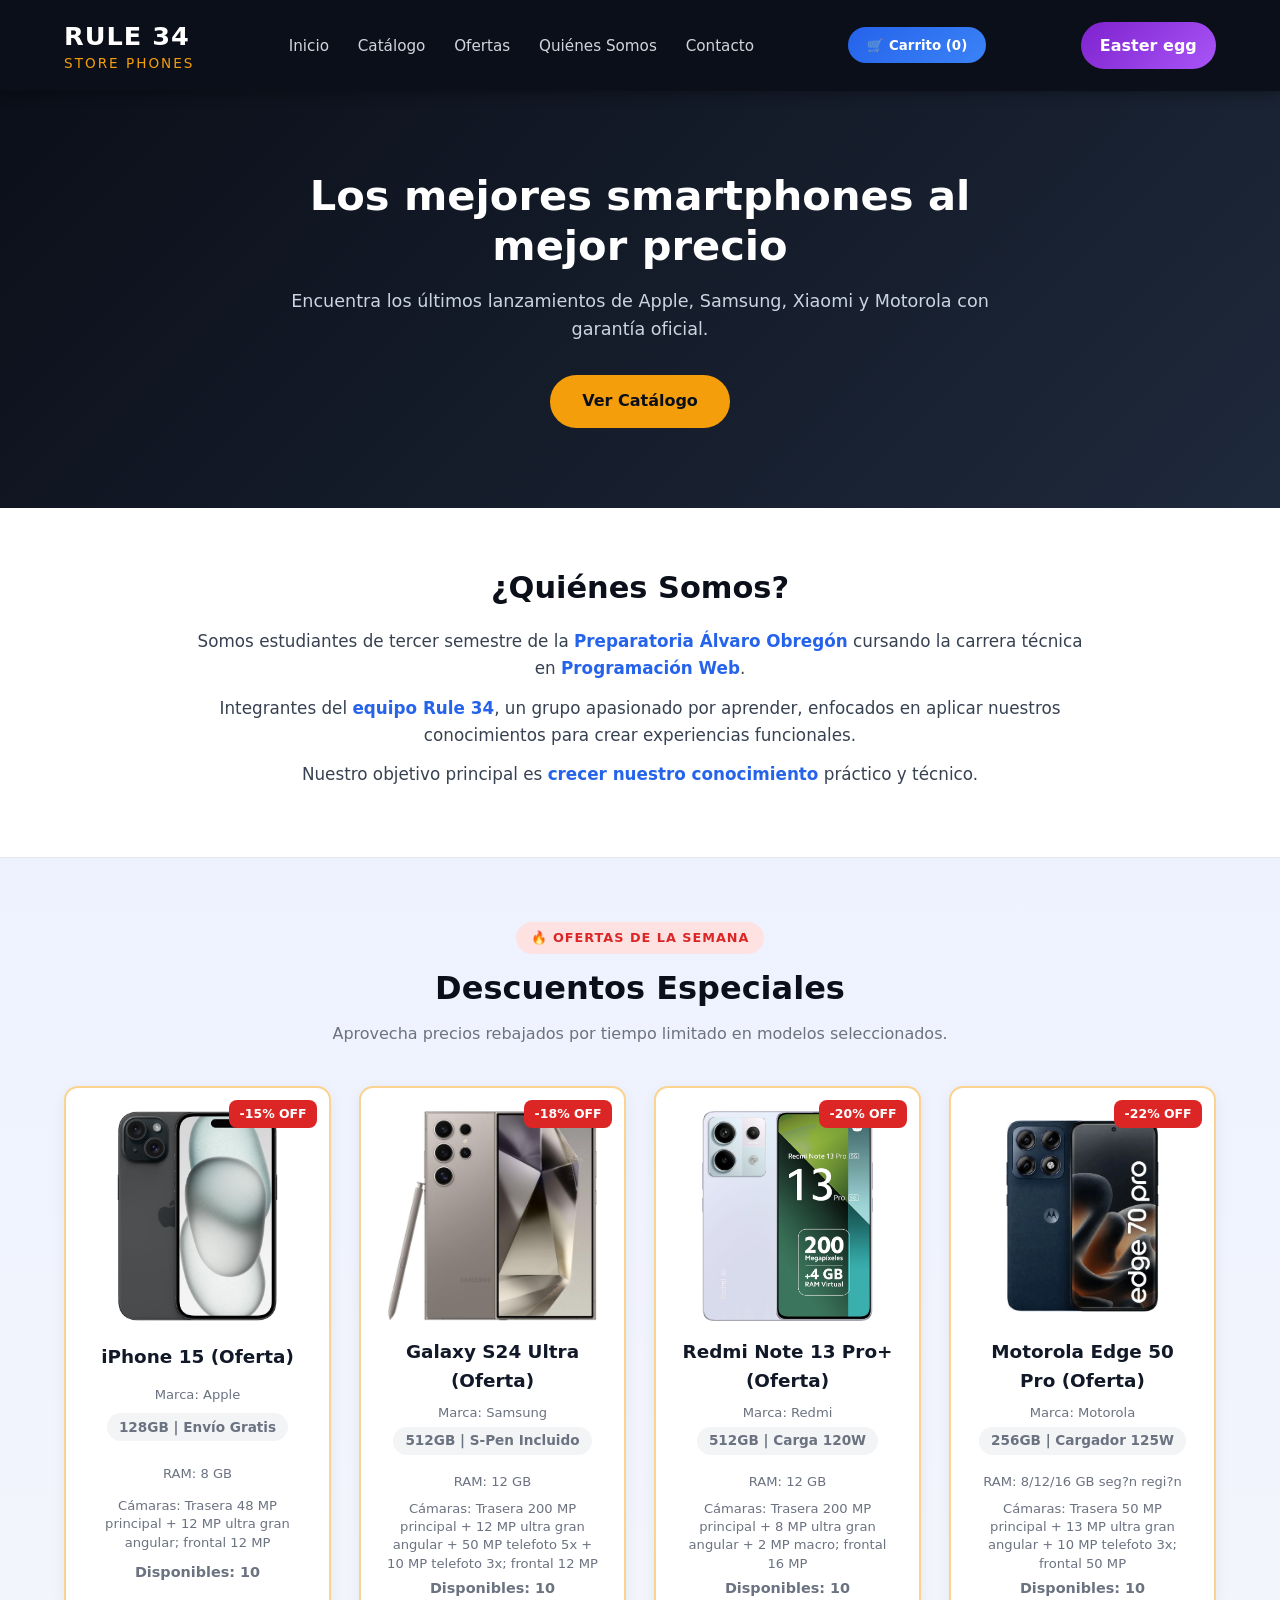
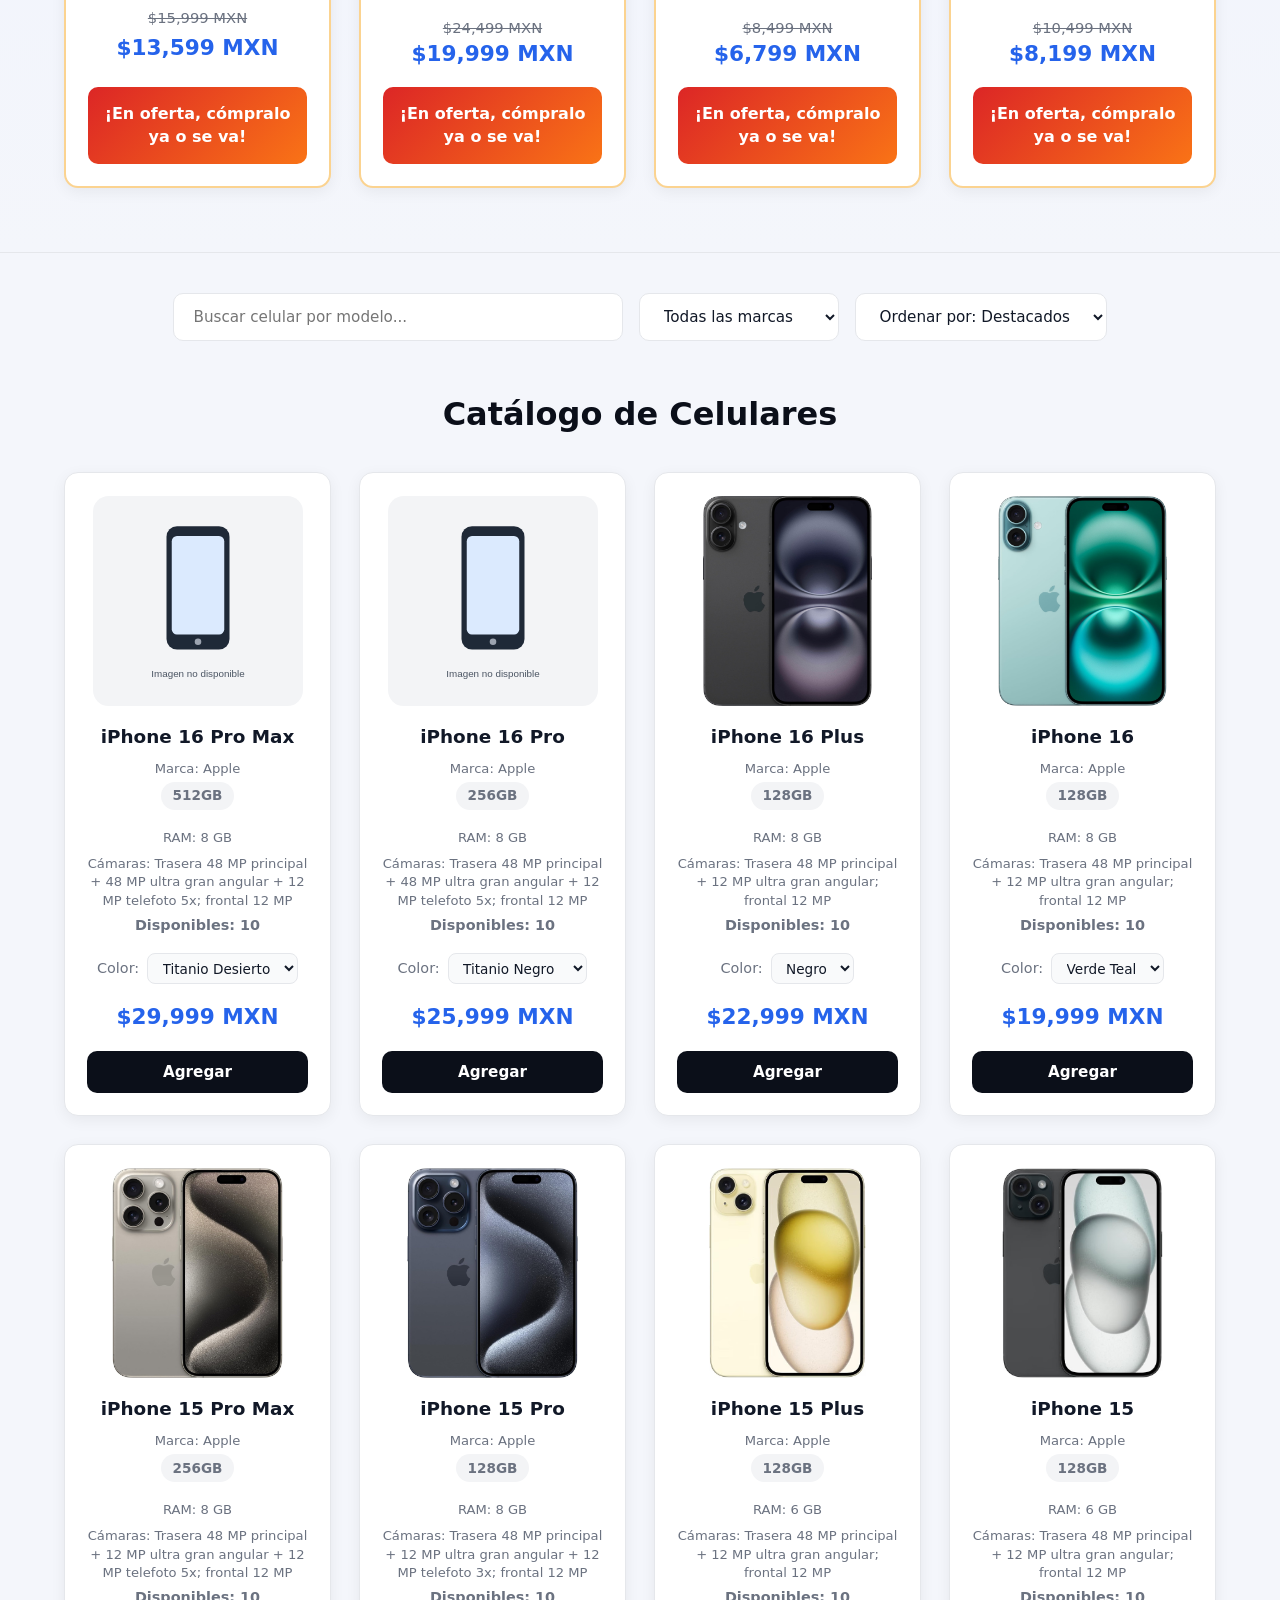
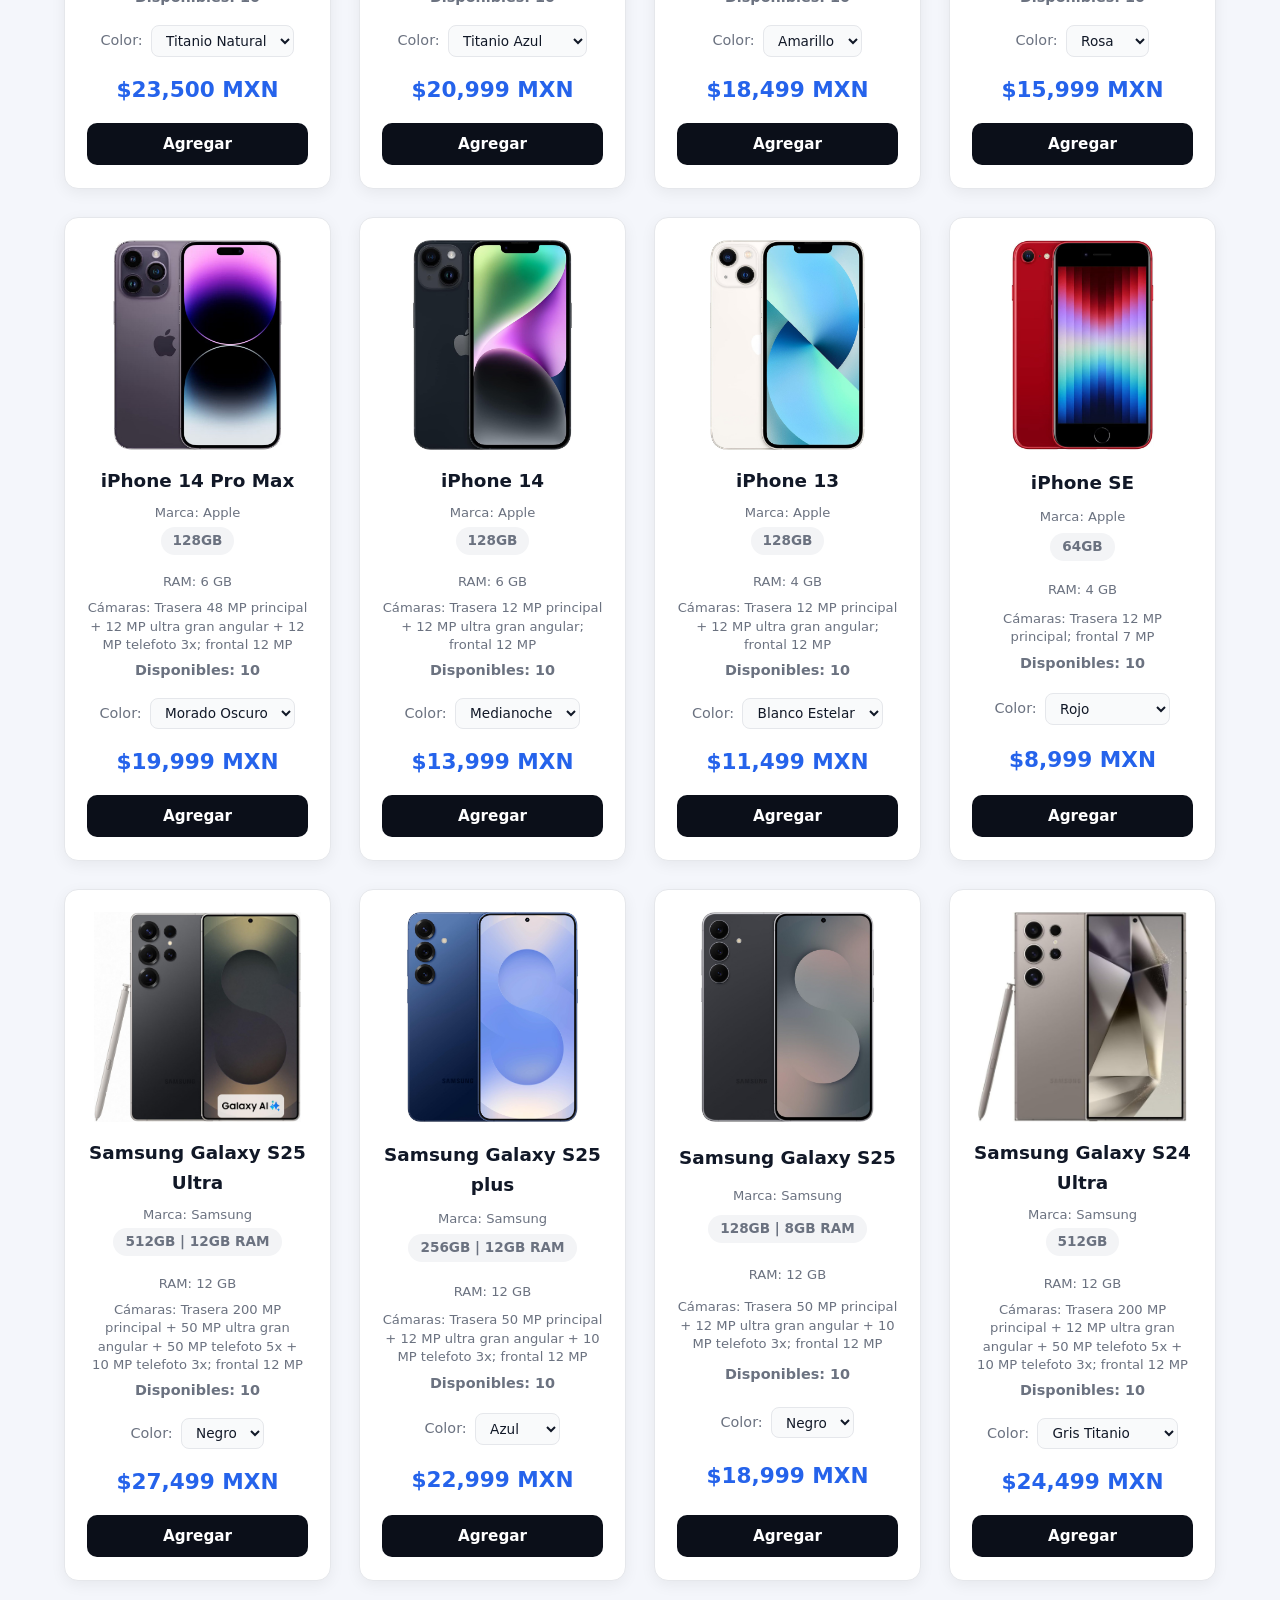
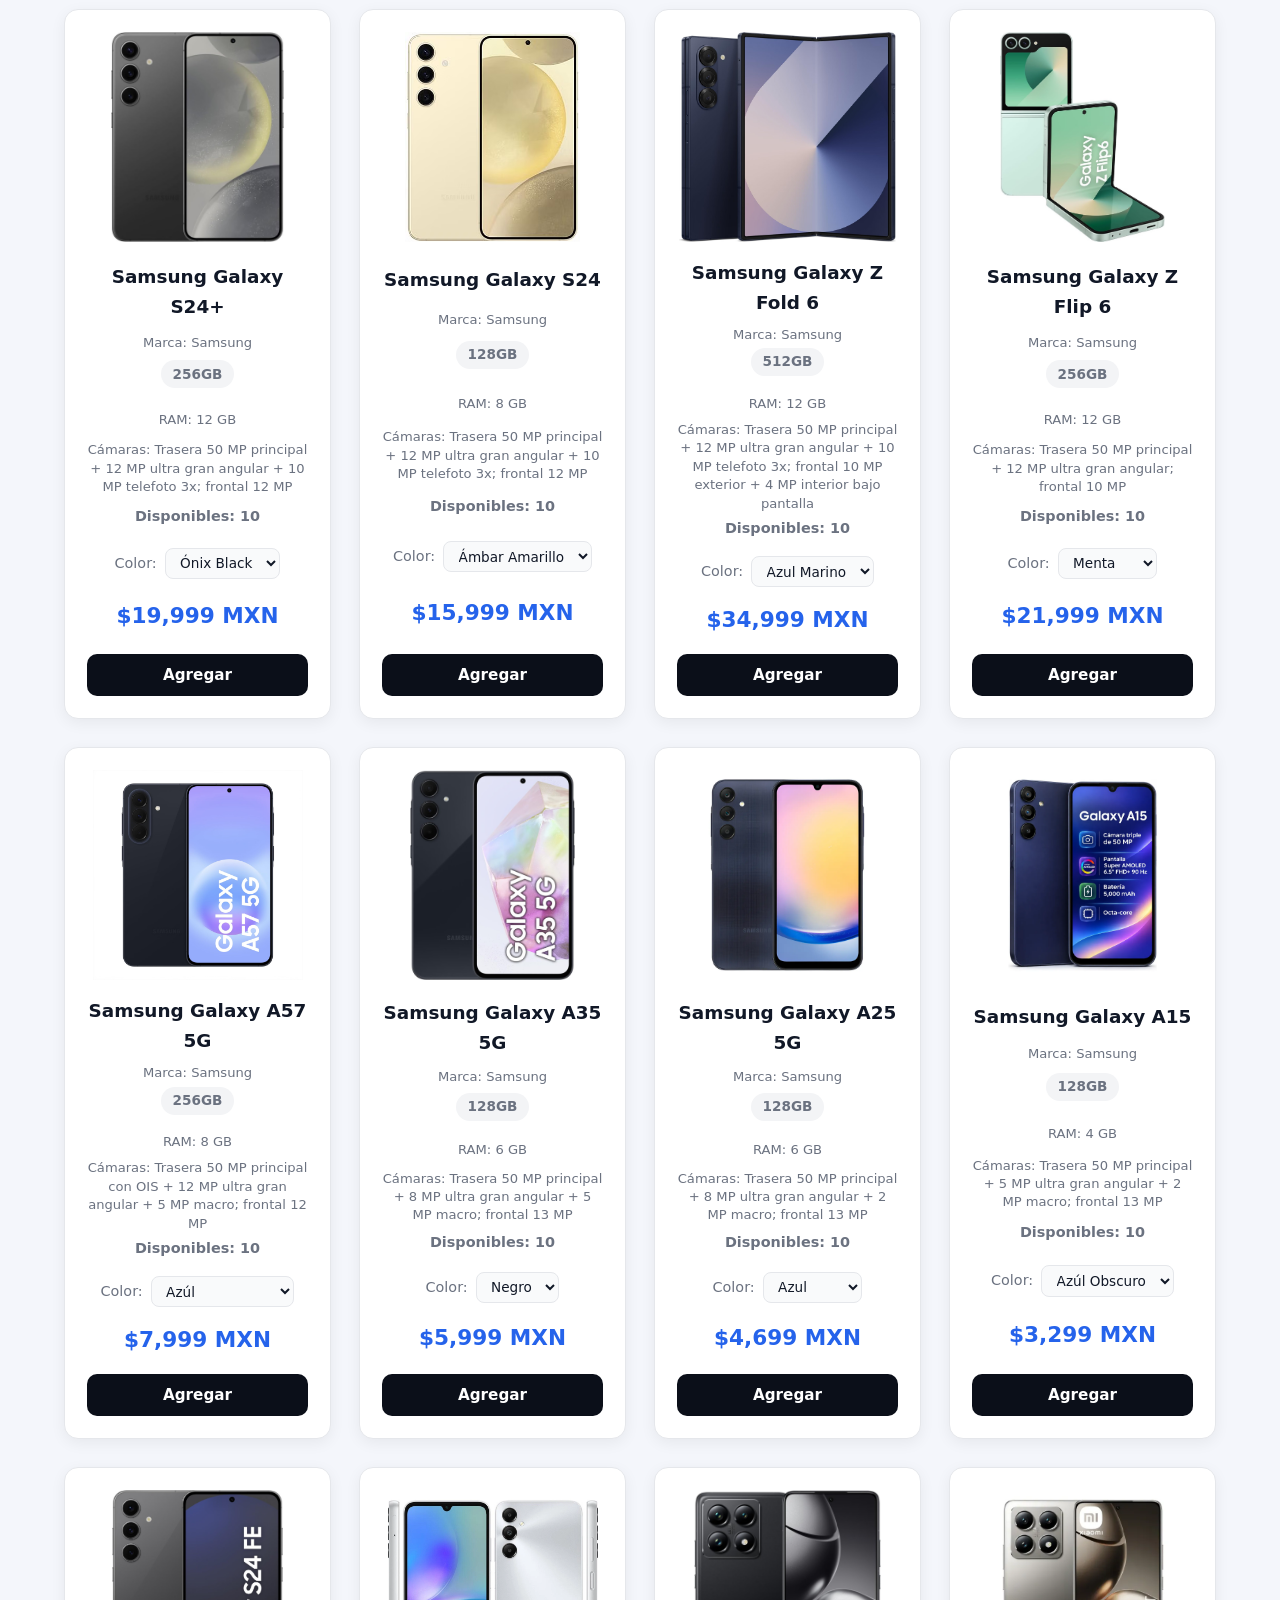
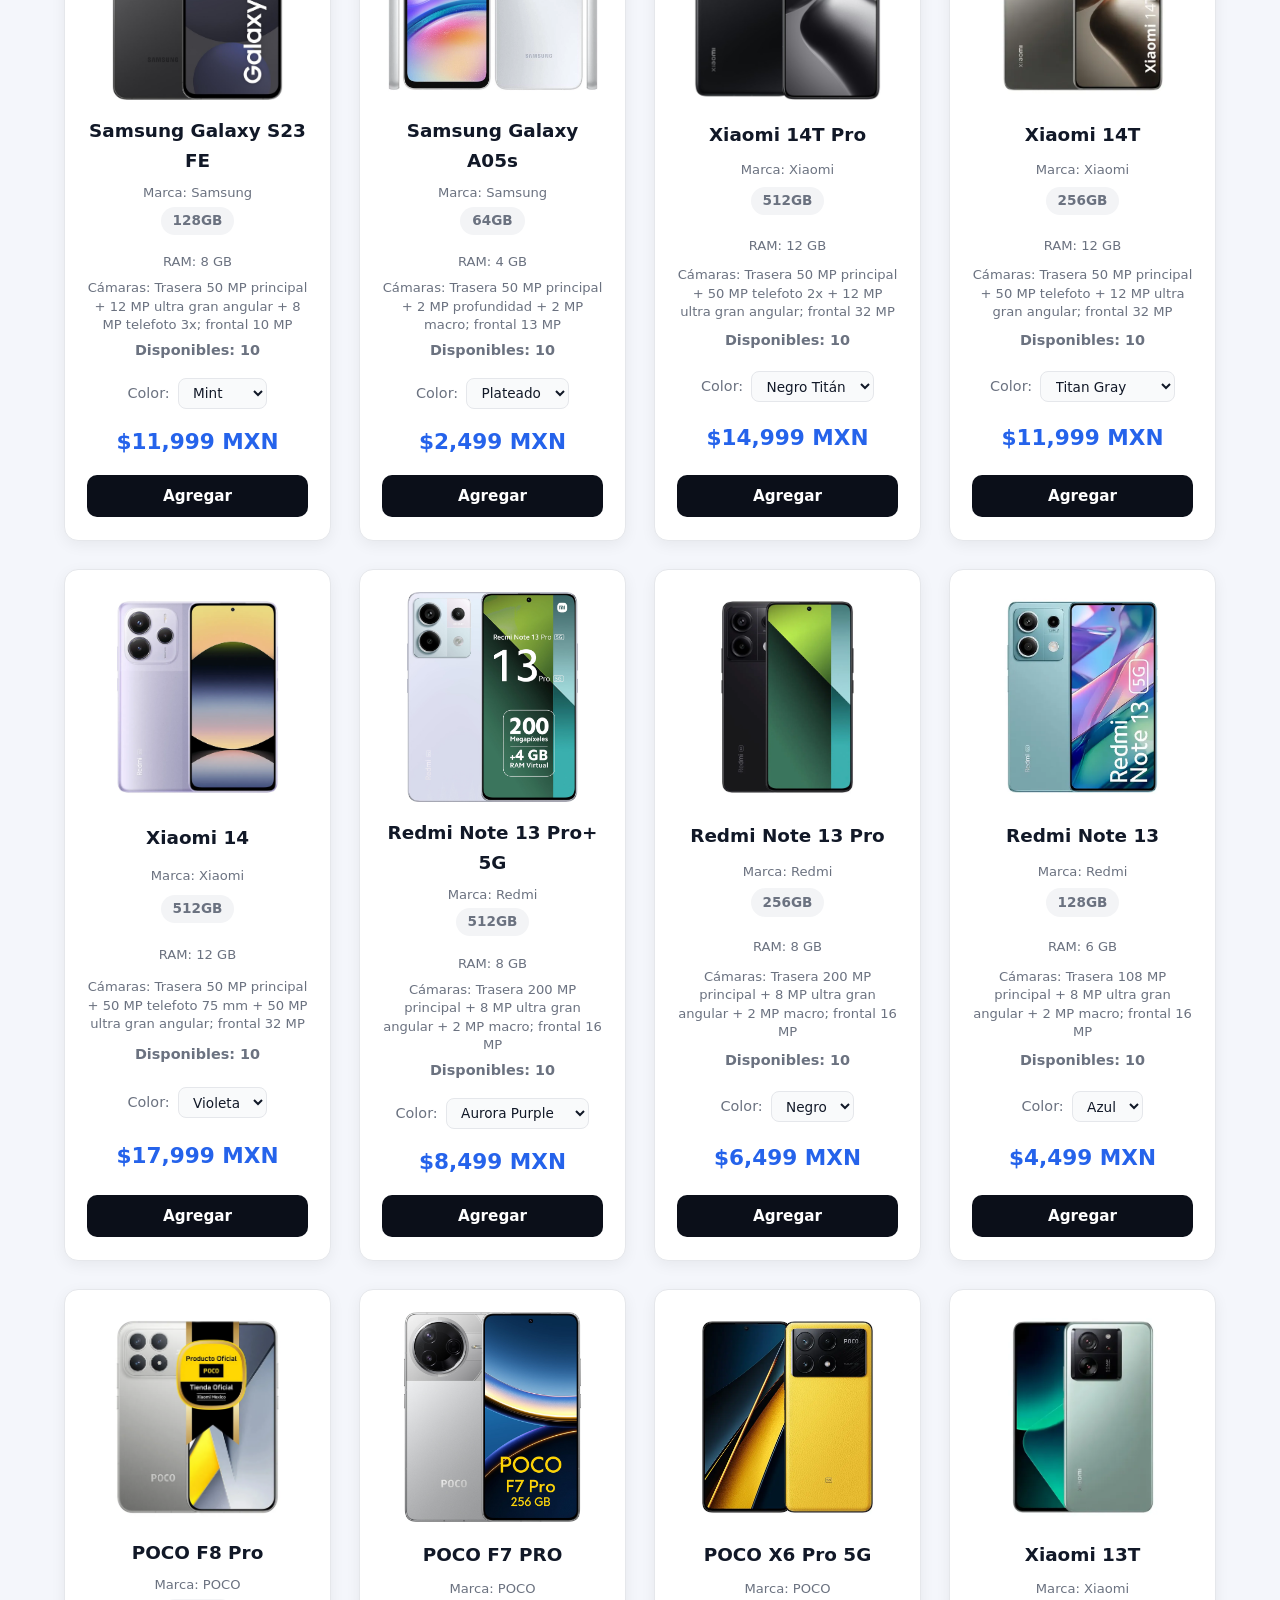
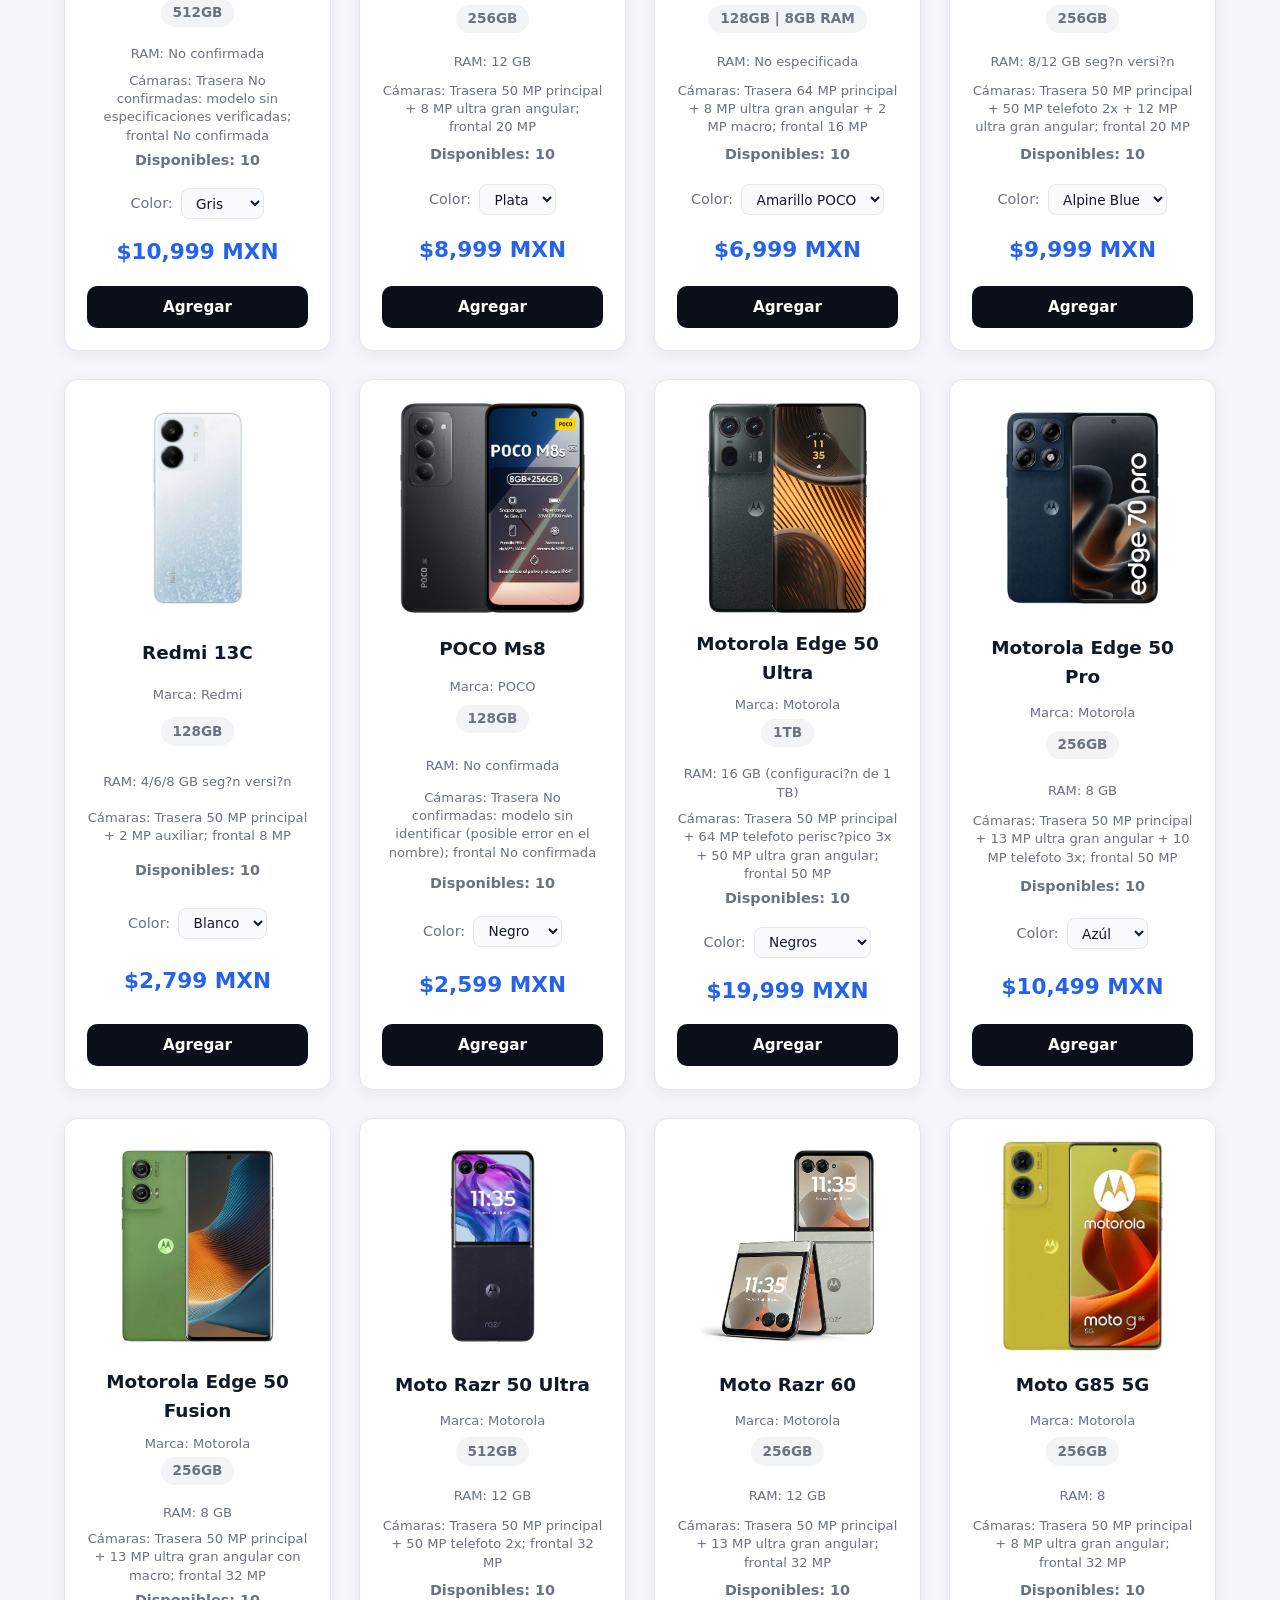
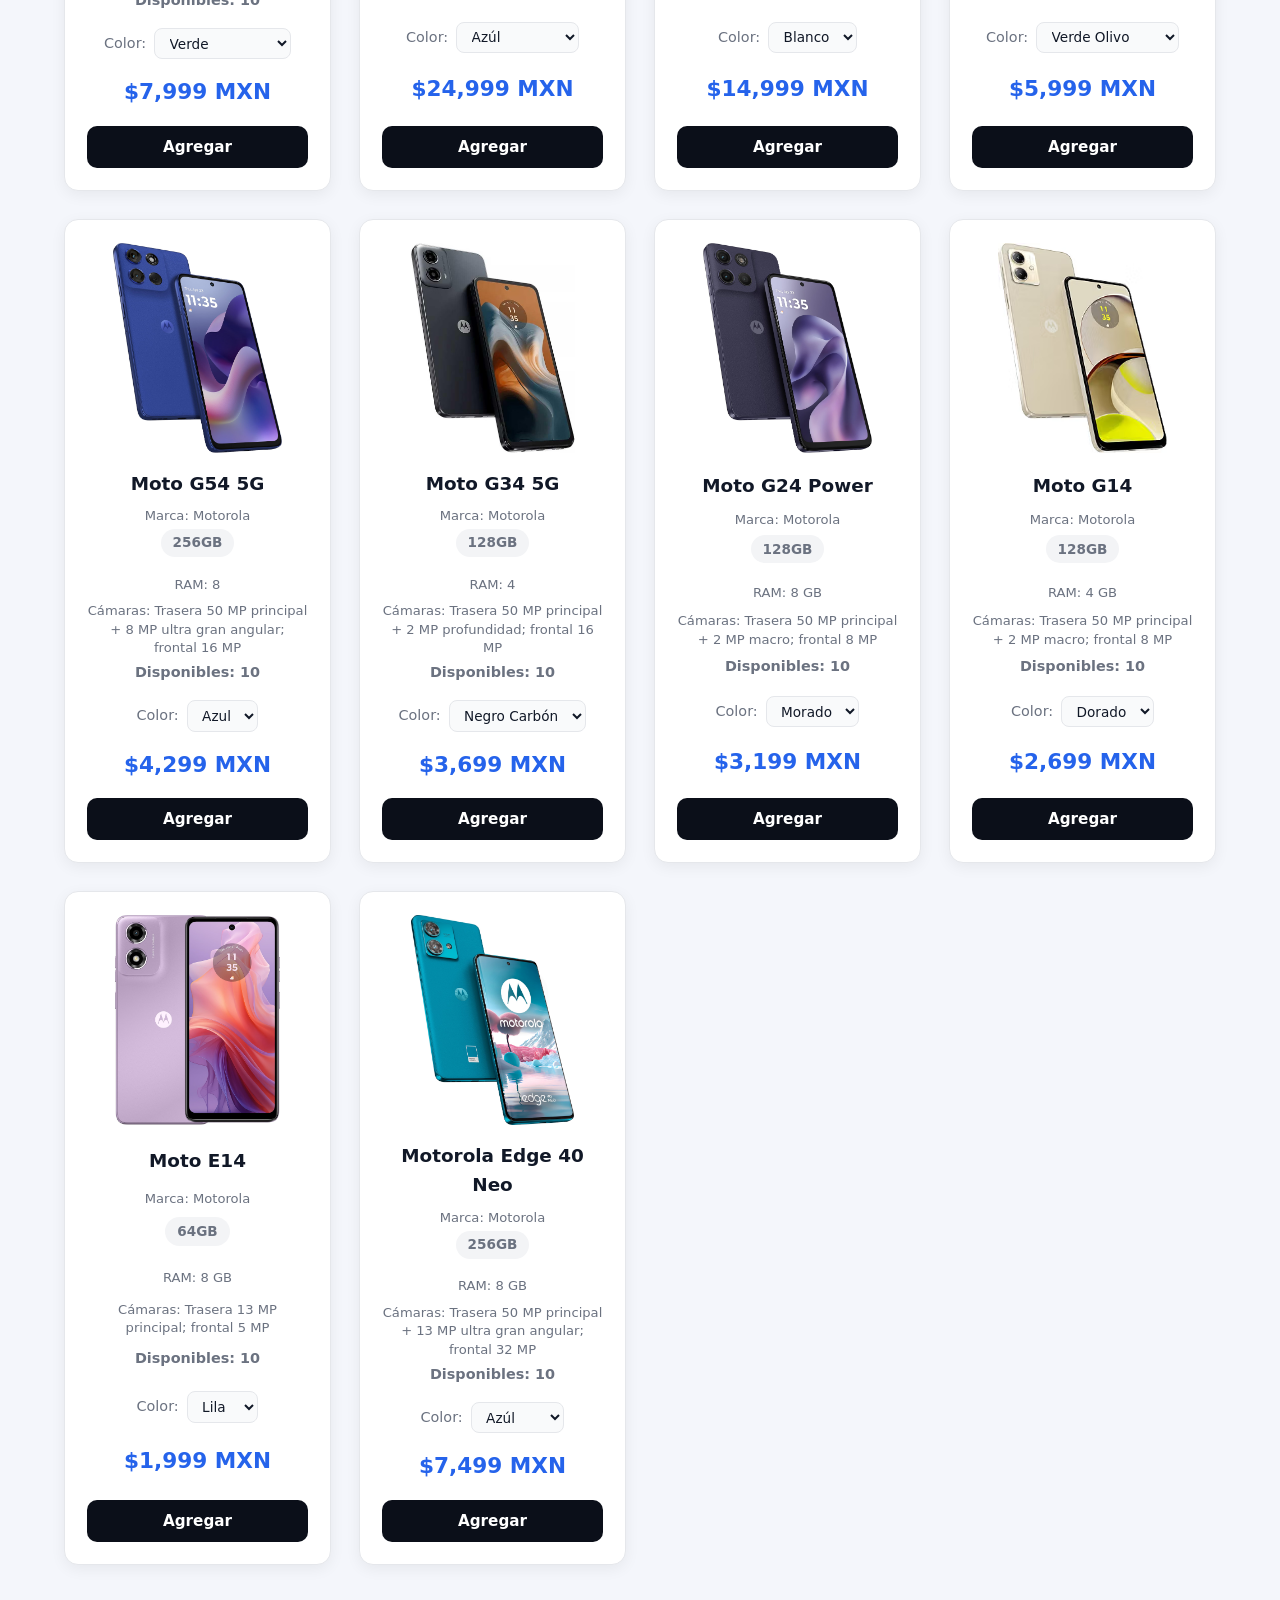
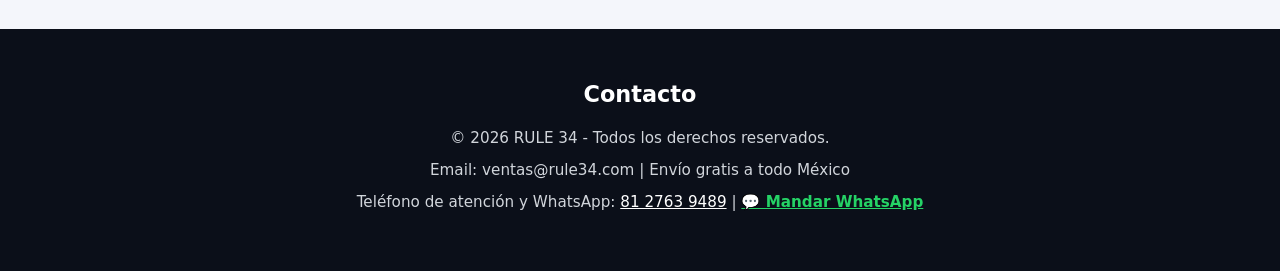
==== commit 4a387aec: "Rename PIA.html to index.html" ====
--- a/index.html
+++ b/index.html
@@ -1,12 +1,129 @@
 <!DOCTYPE html>
 <html lang="es">
 <head>
+      <link rel="stylesheet" href="estilos.css">
     <meta charset="UTF-8">
     <meta name="viewport" content="width=device-width, initial-scale=1.0">
-    <meta http-equiv="refresh" content="0; url=PIA.html">
-    <title>RULE 34 Store Phones</title>
+    <title>RULE 34 | Tienda de Celulares</title>
 </head>
 <body>
-    <p>Abriendo la tienda… <a href="PIA.html">Continuar</a></p>
+
+    <!-- ENCABEZADO Y NAVEGACIÓN -->
+    <header class="header">
+        <div class="logo">
+            <h1>RULE 34 <span>Store phones</span></h1>
+        </div>
+
+        <nav class="navbar">
+            <ul>
+                <li><a href="#inicio">Inicio</a></li>
+                <li><a href="#catalogo">Catálogo</a></li>
+                <li><a href="#ofertas">Ofertas</a></li>
+                <li><a href="#quienes-somos">Quiénes Somos</a></li>
+                <li><a href="#contacto">Contacto</a></li>
+            </ul>
+        </nav>
+
+        <div class="carrito-icono">
+            <button id="btn-carrito">
+                🛒 Carrito (<span id="contador-carrito">0</span>)
+            </button>
+        </div>
+
+        <a id="btn-easter-egg" href="PIAJUEGO.html">Easter egg</a>
+    </header>
+
+    <!-- BANNER PRINCIPAL (HERO) -->
+    <section id="inicio" class="hero">
+        <div class="hero-contenido">
+            <h2>Los mejores smartphones al mejor precio</h2>
+            <p>Encuentra los últimos lanzamientos de Apple, Samsung, Xiaomi y Motorola con garantía oficial.</p>
+            <a href="#catalogo" class="btn-principal">Ver Catálogo</a>
+        </div>
+    </section>
+
+    <!-- SECCIÓN QUIÉNES SOMOS -->
+    <section id="quienes-somos" class="seccion-quienes-somos">
+        <div class="quienes-somos-contenedor">
+            <div class="quienes-somos-texto">
+                <h2>¿Quiénes Somos?</h2>
+                <p>Somos estudiantes de tercer semestre de la <strong>Preparatoria Álvaro Obregón</strong> cursando la carrera técnica en <strong>Programación Web</strong>.</p>
+                <p>Integrantes del <strong>equipo Rule 34</strong>, un grupo apasionado por aprender, enfocados en aplicar nuestros conocimientos para crear experiencias funcionales.</p>
+                <p>Nuestro objetivo principal es <strong>crecer nuestro conocimiento</strong> práctico y técnico.</p>
+            </div>
+            
+        </div>
+    </section>
+
+    <!-- SECCIÓN DE OFERTAS -->
+    <section id="ofertas" class="ofertas-seccion">
+        <div class="ofertas-contenedor">
+            <div class="ofertas-header">
+                <span class="badge-oferta">🔥 OFERTAS DE LA SEMANA</span>
+                <h2>Descuentos Especiales</h2>
+                <p>Aprovecha precios rebajados por tiempo limitado en modelos seleccionados.</p>
+            </div>
+
+            <div id="lista-ofertas" class="productos-grid ofertas-grid"></div>
+        </div>
+    </section>
+
+    <!-- FILTROS Y BUSCADOR -->
+    <section class="filtros-seccion">
+        <input type="text" id="buscador" placeholder="Buscar celular por modelo...">
+        
+        <select id="filtro-marca">
+            <option value="todos">Todas las marcas</option>
+            <option value="apple">Apple</option>
+            <option value="samsung">Samsung</option>
+            <option value="xiaomi">Xiaomi</option>
+            <option value="motorola">Motorola</option>
+        </select>
+
+        <select id="ordenar-precio">
+            <option value="defecto">Ordenar por: Destacados</option>
+            <option value="menor-mayor">Precio: Menor a Mayor</option>
+            <option value="mayor-menor">Precio: Mayor a Menor</option>
+        </select>
+    </section>
+
+    <!-- CATÁLOGO DE CELULARES (50 PRODUCTOS) -->
+    <main id="catalogo" class="catalogo-contenedor">
+        <h2>Catálogo de Celulares</h2>
+
+        <div id="lista-productos" class="productos-grid"></div>
+        <p id="sin-resultados" class="sin-resultados oculto">No se encontraron celulares que coincidan con tu búsqueda.</p>
+    </main>
+
+    <!-- MODAL / PANEL DEL CARRITO DE COMPRAS -->
+    <aside id="modal-carrito" class="modal-carrito oculto">
+        <div class="carrito-contenido">
+            <div class="carrito-header">
+                <h3>Tu Carrito</h3>
+                <button id="cerrar-carrito">✖</button>
+            </div>
+            
+            <ul id="items-carrito"></ul>
+            
+            <div class="carrito-footer">
+                <p>Total: $<span id="total-carrito">0</span> MXN</p>
+                <button id="btn-vaciar">Vaciar Carrito</button>
+                <button id="btn-comprar" class="btn-principal">Finalizar Compra</button>
+            </div>
+        </div>
+    </aside>
+
+    <!-- PIE DE PÁGINA Y CONTACTO -->
+    <footer id="contacto" class="footer">
+        <h3>Contacto</h3>
+        <p>&copy; 2026 RULE 34 - Todos los derechos reservados.</p>
+        <p>Email: ventas@rule34.com | Envío gratis a todo México</p>
+        <p>Teléfono de atención y WhatsApp: <a href="tel:8127639489" style="color: #fff; text-decoration: underline;">81 2763 9489</a> | 
+           <a href="https://wa.me/5218127639489?text=Hola,%20me%20interesa%20información%20sobre%20los%20celulares" target="_blank" style="color: #25d366; font-weight: bold;">💬 Mandar WhatsApp</a>
+        </p>
+    </footer>
+
+    <script src="inventario.js"></script>
+    <script src="script.js"></script>
 </body>
 </html>
--- a/estilos.css
+++ b/estilos.css
@@ -0,0 +1,620 @@
+:root {
+    --bg-primario: #0b0f19;
+    --bg-secundario: #131a2a;
+    --bg-claro: #f4f6fb;
+    --blanco: #ffffff;
+    --texto-oscuro: #111827;
+    --texto-gris: #6b7280;
+    --acento: #2563eb;
+    --acento-hover: #1d4ed8;
+    --dorado: #f59e0b;
+    --borde: #e5e7eb;
+    --sombra-suave: 0 4px 15px rgba(0, 0, 0, 0.06);
+    --sombra-hover: 0 12px 28px rgba(37, 99, 235, 0.16);
+    --radio: 14px;
+}
+
+* {
+    margin: 0;
+    padding: 0;
+    box-sizing: border-box;
+    font-family: 'Segoe UI', system-ui, -apple-system, sans-serif;
+}
+
+html {
+    scroll-behavior: smooth;
+}
+
+body {
+    background-color: var(--bg-claro);
+    color: var(--texto-oscuro);
+    line-height: 1.6;
+}
+
+.header {
+    background-color: var(--bg-primario);
+    color: var(--blanco);
+    padding: 1rem 5%;
+    display: flex;
+    justify-content: space-between;
+    align-items: center;
+    position: sticky;
+    top: 0;
+    z-index: 100;
+    box-shadow: 0 2px 12px rgba(0, 0, 0, 0.35);
+    flex-wrap: wrap;
+    gap: 1rem;
+}
+
+.logo h1 {
+    font-size: 1.6rem;
+    font-weight: 800;
+    letter-spacing: 1px;
+    color: var(--blanco);
+}
+
+.logo h1 span {
+    font-size: 0.85rem;
+    font-weight: 500;
+    color: var(--dorado);
+    text-transform: uppercase;
+    letter-spacing: 2px;
+    display: block;
+    margin-top: -4px;
+}
+
+.navbar ul {
+    list-style: none;
+    display: flex;
+    gap: 1.8rem;
+}
+
+.navbar a {
+    color: #d1d5db;
+    text-decoration: none;
+    font-weight: 500;
+    font-size: 0.95rem;
+    transition: color 0.25s ease;
+}
+
+.navbar a:hover {
+    color: var(--dorado);
+}
+
+#btn-carrito {
+    background: linear-gradient(135deg, var(--acento), #3b82f6);
+    color: var(--blanco);
+    border: none;
+    padding: 0.65rem 1.2rem;
+    border-radius: 50px;
+    font-weight: 600;
+    cursor: pointer;
+    transition: transform 0.2s ease, box-shadow 0.2s ease;
+}
+
+#btn-carrito:hover {
+    transform: translateY(-2px);
+    box-shadow: 0 4px 12px rgba(59, 130, 246, 0.4);
+}
+
+#btn-easter-egg {
+    display: inline-block;
+    background: linear-gradient(135deg, #7e22ce, #a855f7);
+    color: var(--blanco);
+    padding: 0.65rem 1.2rem;
+    border-radius: 50px;
+    font-weight: 600;
+    text-decoration: none;
+    transition: transform 0.2s ease, box-shadow 0.2s ease;
+}
+
+#btn-easter-egg:hover {
+    transform: translateY(-2px);
+    box-shadow: 0 4px 12px rgba(126, 34, 206, 0.4);
+}
+
+.hero {
+    background: linear-gradient(135deg, var(--bg-primario) 0%, #1e293b 100%);
+    color: var(--blanco);
+    padding: 5rem 5%;
+    text-align: center;
+    position: relative;
+    overflow: hidden;
+}
+
+.hero-contenido {
+    max-width: 750px;
+    margin: 0 auto;
+}
+
+.hero h2 {
+    font-size: 2.6rem;
+    font-weight: 800;
+    margin-bottom: 1rem;
+    line-height: 1.2;
+}
+
+.hero p {
+    font-size: 1.1rem;
+    color: #cbd5e1;
+    margin-bottom: 2rem;
+}
+
+.btn-principal {
+    display: inline-block;
+    background-color: var(--dorado);
+    color: var(--bg-primario);
+    padding: 0.85rem 2rem;
+    border-radius: 50px;
+    font-weight: 700;
+    text-decoration: none;
+    border: none;
+    cursor: pointer;
+    font-size: 1rem;
+    transition: transform 0.2s ease, background-color 0.2s ease;
+}
+
+.btn-principal:hover {
+    background-color: #fbbf24;
+    transform: translateY(-2px);
+}
+
+.seccion-quienes-somos {
+    padding: 3.5rem 5%;
+    background-color: var(--blanco);
+    border-bottom: 1px solid var(--borde);
+}
+
+.quienes-somos-contenedor {
+    max-width: 900px;
+    margin: 0 auto;
+    text-align: center;
+}
+
+.quienes-somos-texto h2 {
+    font-size: 1.9rem;
+    margin-bottom: 1rem;
+    color: var(--bg-primario);
+}
+
+.quienes-somos-texto p {
+    color: #374151;
+    margin-bottom: 0.8rem;
+    font-size: 1.05rem;
+}
+
+.quienes-somos-texto strong {
+    color: var(--acento);
+}
+
+.filtros-seccion {
+    max-width: 1280px;
+    margin: 2.5rem auto 1rem;
+    padding: 0 5%;
+    display: flex;
+    gap: 1rem;
+    justify-content: center;
+    flex-wrap: wrap;
+}
+
+#buscador,
+#filtro-marca {
+    padding: 0.8rem 1.2rem;
+    border: 1px solid var(--borde);
+    border-radius: 10px;
+    font-size: 0.95rem;
+    background-color: var(--blanco);
+    color: var(--texto-oscuro);
+    outline: none;
+    transition: border-color 0.2s ease, box-shadow 0.2s ease;
+}
+
+#buscador {
+    flex: 1;
+    min-width: 260px;
+    max-width: 450px;
+}
+
+#filtro-marca {
+    min-width: 200px;
+    cursor: pointer;
+}
+
+#buscador:focus,
+#filtro-marca:focus {
+    border-color: var(--acento);
+    box-shadow: 0 0 0 3px rgba(37, 99, 235, 0.15);
+}
+
+.catalogo-contenedor {
+    max-width: 1320px;
+    margin: 0 auto;
+    padding: 2rem 5% 4rem;
+}
+
+.catalogo-contenedor h2 {
+    text-align: center;
+    font-size: 2rem;
+    margin-bottom: 2rem;
+    color: var(--bg-primario);
+}
+
+.productos-grid {
+    display: grid;
+    grid-template-columns: repeat(auto-fill, minmax(265px, 1fr));
+    gap: 1.75rem;
+}
+
+.tarjeta-producto {
+    background-color: var(--blanco);
+    border-radius: var(--radio);
+    padding: 1.4rem;
+    box-shadow: var(--sombra-suave);
+    border: 1px solid var(--borde);
+    display: flex;
+    flex-direction: column;
+    justify-content: space-between;
+    text-align: center;
+    transition: transform 0.25s ease, box-shadow 0.25s ease;
+}
+
+.tarjeta-producto:hover {
+    transform: translateY(-6px);
+    box-shadow: var(--sombra-hover);
+}
+
+.tarjeta-producto[role="link"] {
+    cursor: pointer;
+}
+
+.tarjeta-producto[role="link"]:focus-visible {
+    outline: 3px solid var(--acento);
+    outline-offset: 3px;
+}
+
+.imagen-producto {
+    width: 100%;
+    height: 210px;
+    object-fit: contain;
+    margin-bottom: 1rem;
+    transition: opacity 0.2s ease, transform 0.25s ease;
+}
+
+.tarjeta-producto:hover .imagen-producto {
+    transform: scale(1.03);
+}
+
+.tarjeta-producto h3 {
+    font-size: 1.15rem;
+    font-weight: 700;
+    color: var(--texto-oscuro);
+    margin-bottom: 0.3rem;
+}
+
+.especificaciones {
+    font-size: 0.85rem;
+    color: var(--texto-gris);
+    background-color: #f3f4f6;
+    display: inline-block;
+    padding: 0.2rem 0.75rem;
+    border-radius: 20px;
+    margin: 0 auto 0.9rem;
+    font-weight: 600;
+}
+
+.datos-tecnicos {
+    margin: 0.25rem 0;
+    color: var(--texto-gris);
+    font-size: 0.82rem;
+    line-height: 1.4;
+}
+
+.camaras-producto {
+    overflow-wrap: anywhere;
+}
+
+.disponibilidad {
+    margin: 0 0 1rem;
+    color: var(--texto-gris);
+    font-size: 0.9rem;
+    font-weight: 600;
+}
+
+.selector-color {
+    display: flex;
+    align-items: center;
+    justify-content: center;
+    gap: 0.5rem;
+    margin-bottom: 1rem;
+    font-size: 0.9rem;
+    color: var(--texto-gris);
+}
+
+.cambiar-color {
+    padding: 0.35rem 0.65rem;
+    border-radius: 8px;
+    border: 1px solid var(--borde);
+    background-color: #f9fafb;
+    color: var(--texto-oscuro);
+    font-size: 0.85rem;
+    cursor: pointer;
+}
+
+.precio {
+    font-size: 1.35rem;
+    font-weight: 800;
+    color: var(--acento);
+    margin-bottom: 1rem;
+}
+
+.btn-agregar {
+    width: 100%;
+    padding: 0.75rem;
+    background-color: var(--bg-primario);
+    color: var(--blanco);
+    border: none;
+    border-radius: 10px;
+    font-weight: 600;
+    font-size: 0.95rem;
+    cursor: pointer;
+    transition: background-color 0.2s ease, transform 0.15s ease;
+}
+
+.btn-agregar:hover {
+    background-color: var(--acento);
+}
+
+.btn-agregar:disabled {
+    background: #9ca3af;
+    cursor: not-allowed;
+}
+
+.btn-agregar:disabled:hover {
+    background: #9ca3af;
+}
+
+.btn-agregar-oferta {
+    padding: 1rem;
+    background: linear-gradient(135deg, #dc2626, #f97316);
+    font-size: 1rem;
+    line-height: 1.4;
+}
+
+.btn-agregar-oferta:hover {
+    background: linear-gradient(135deg, #b91c1c, #ea580c);
+}
+
+.btn-agregar:active {
+    transform: scale(0.98);
+}
+
+.modal-carrito {
+    position: fixed;
+    inset: 0;
+    background-color: rgba(11, 15, 25, 0.65);
+    backdrop-filter: blur(4px);
+    display: flex;
+    justify-content: flex-end;
+    z-index: 999;
+    transition: opacity 0.25s ease;
+}
+
+.modal-carrito.oculto {
+    display: none;
+}
+
+.carrito-contenido {
+    background-color: var(--blanco);
+    width: 100%;
+    max-width: 400px;
+    height: 100%;
+    padding: 1.5rem;
+    display: flex;
+    flex-direction: column;
+    justify-content: space-between;
+    box-shadow: -6px 0 25px rgba(0, 0, 0, 0.2);
+}
+
+.carrito-header {
+    display: flex;
+    justify-content: space-between;
+    align-items: center;
+    padding-bottom: 1rem;
+    border-bottom: 1px solid var(--borde);
+}
+
+.carrito-header h3 {
+    font-size: 1.3rem;
+}
+
+#cerrar-carrito {
+    background: none;
+    border: none;
+    font-size: 1.2rem;
+    cursor: pointer;
+    color: var(--texto-gris);
+}
+
+#items-carrito {
+    list-style: none;
+    flex: 1;
+    overflow-y: auto;
+    padding: 1rem 0;
+}
+
+#items-carrito li {
+    display: flex;
+    justify-content: space-between;
+    align-items: center;
+    padding: 0.75rem 0;
+    border-bottom: 1px solid #f3f4f6;
+    font-size: 0.9rem;
+    gap: 0.5rem;
+}
+
+.btn-eliminar-item {
+    background-color: #fee2e2;
+    color: #dc2626;
+    border: none;
+    padding: 0.25rem 0.55rem;
+    border-radius: 6px;
+    cursor: pointer;
+    font-weight: bold;
+}
+
+.carrito-footer {
+    border-top: 1px solid var(--borde);
+    padding-top: 1rem;
+    display: flex;
+    flex-direction: column;
+    gap: 0.75rem;
+}
+
+.carrito-footer p {
+    font-size: 1.2rem;
+    font-weight: 800;
+    text-align: right;
+}
+
+#btn-vaciar {
+    background-color: #ef4444;
+    color: var(--blanco);
+    border: none;
+    padding: 0.65rem;
+    border-radius: 8px;
+    font-weight: 600;
+    cursor: pointer;
+}
+
+#btn-vaciar:hover {
+    background-color: #dc2626;
+}
+
+.footer {
+    background-color: var(--bg-primario);
+    color: #d1d5db;
+    text-align: center;
+    padding: 3rem 5%;
+}
+
+.footer h3 {
+    color: var(--blanco);
+    font-size: 1.4rem;
+    margin-bottom: 0.8rem;
+}
+
+.footer p {
+    margin-bottom: 0.5rem;
+    font-size: 0.95rem;
+}
+
+@media (max-width: 768px) {
+    .header {
+        flex-direction: column;
+        text-align: center;
+    }
+
+    .navbar ul {
+        gap: 1rem;
+        flex-wrap: wrap;
+        justify-content: center;
+    }
+
+    .hero h2 {
+        font-size: 1.9rem;
+    }
+}
+
+/* SECCIÓN DE OFERTAS */
+.ofertas-seccion {
+    padding: 4rem 5%;
+    background: linear-gradient(180deg, #eef2ff 0%, var(--bg-claro) 100%);
+    border-bottom: 1px solid var(--borde);
+}
+
+.ofertas-contenedor {
+    max-width: 1320px;
+    margin: 0 auto;
+}
+
+.ofertas-header {
+    text-align: center;
+    margin-bottom: 2.5rem;
+}
+
+.badge-oferta {
+    display: inline-block;
+    background-color: #fee2e2;
+    color: #dc2626;
+    font-weight: 800;
+    font-size: 0.8rem;
+    padding: 0.35rem 0.9rem;
+    border-radius: 50px;
+    letter-spacing: 1px;
+    margin-bottom: 0.6rem;
+}
+
+.ofertas-header h2 {
+    font-size: 2rem;
+    color: var(--bg-primario);
+    margin-bottom: 0.4rem;
+}
+
+.ofertas-header p {
+    color: var(--texto-gris);
+    font-size: 1rem;
+}
+
+.tarjeta-oferta {
+    position: relative;
+    border: 2px solid rgba(245, 158, 11, 0.45);
+}
+
+.etiqueta-descuento {
+    position: absolute;
+    top: 12px;
+    right: 12px;
+    background-color: #dc2626;
+    color: var(--blanco);
+    font-size: 0.78rem;
+    font-weight: 800;
+    padding: 0.25rem 0.65rem;
+    border-radius: 8px;
+}
+
+.precio-anterior {
+    font-size: 0.92rem;
+    color: var(--texto-gris);
+    text-decoration: line-through;
+    margin-bottom: -0.2rem;
+}
+
+#ordenar-precio {
+    padding: 0.8rem 1.2rem;
+    border: 1px solid var(--borde);
+    border-radius: 10px;
+    font-size: 0.95rem;
+    background-color: var(--blanco);
+    color: var(--texto-oscuro);
+    outline: none;
+    min-width: 210px;
+    cursor: pointer;
+    transition: border-color 0.2s ease, box-shadow 0.2s ease;
+}
+
+#ordenar-precio:focus {
+    border-color: var(--acento);
+    box-shadow: 0 0 0 3px rgba(37, 99, 235, 0.15);
+}
+
+.sin-resultados {
+    text-align: center;
+    padding: 2.5rem 1rem;
+    color: var(--texto-gris);
+    font-size: 1.1rem;
+    font-weight: 600;
+}
+
+.sin-resultados.oculto {
+    display: none;
+}
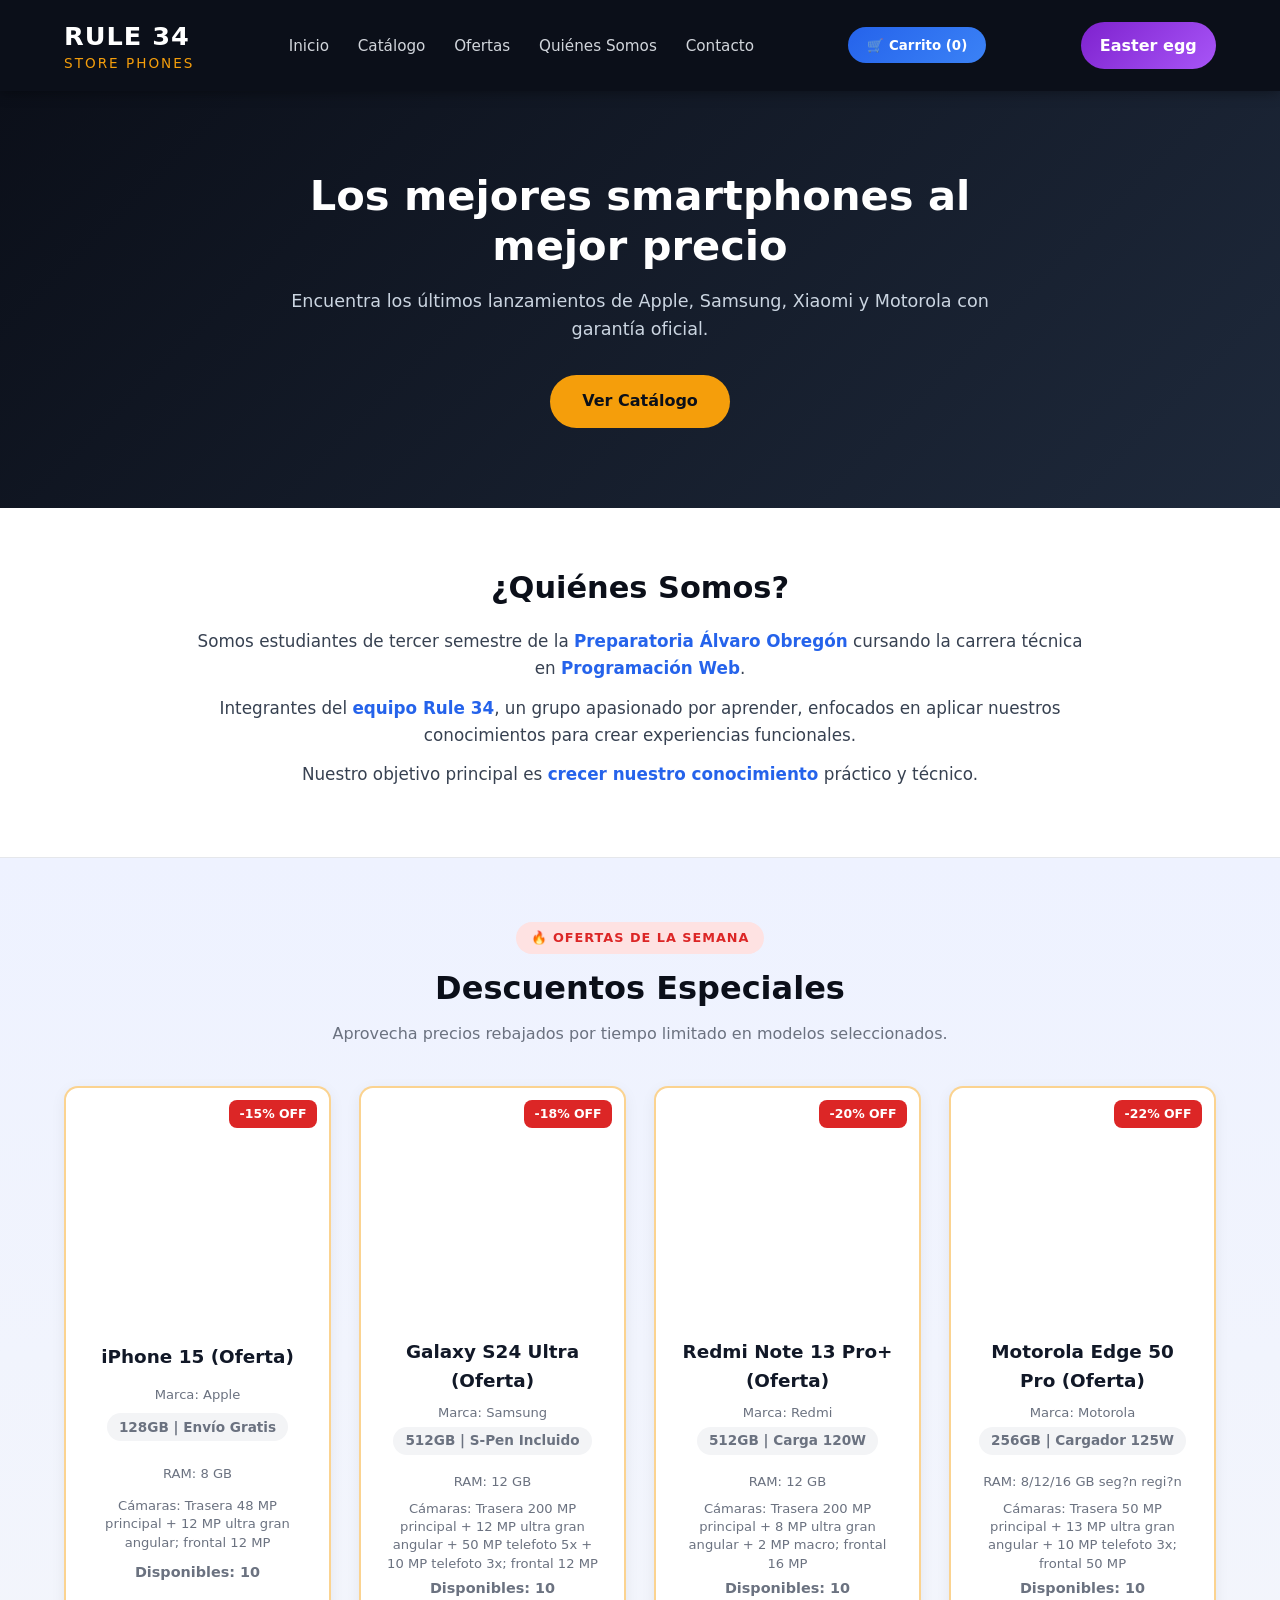
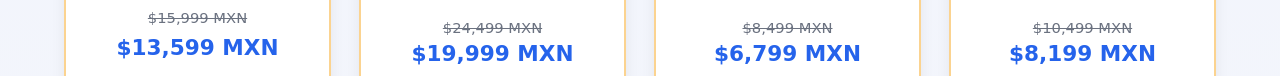
==== commit b8805077: "Rename indeKSS.html to index.html" ====
--- a/index.html
+++ b/index.html
@@ -1,129 +1,12 @@
 <!DOCTYPE html>
 <html lang="es">
 <head>
-      <link rel="stylesheet" href="estilos.css">
     <meta charset="UTF-8">
     <meta name="viewport" content="width=device-width, initial-scale=1.0">
-    <title>RULE 34 | Tienda de Celulares</title>
+    <meta http-equiv="refresh" content="0; url=PIA.html">
+    <title>RULE 34 Store Phones</title>
 </head>
 <body>
-
-    <!-- ENCABEZADO Y NAVEGACIÓN -->
-    <header class="header">
-        <div class="logo">
-            <h1>RULE 34 <span>Store phones</span></h1>
-        </div>
-
-        <nav class="navbar">
-            <ul>
-                <li><a href="#inicio">Inicio</a></li>
-                <li><a href="#catalogo">Catálogo</a></li>
-                <li><a href="#ofertas">Ofertas</a></li>
-                <li><a href="#quienes-somos">Quiénes Somos</a></li>
-                <li><a href="#contacto">Contacto</a></li>
-            </ul>
-        </nav>
-
-        <div class="carrito-icono">
-            <button id="btn-carrito">
-                🛒 Carrito (<span id="contador-carrito">0</span>)
-            </button>
-        </div>
-
-        <a id="btn-easter-egg" href="PIAJUEGO.html">Easter egg</a>
-    </header>
-
-    <!-- BANNER PRINCIPAL (HERO) -->
-    <section id="inicio" class="hero">
-        <div class="hero-contenido">
-            <h2>Los mejores smartphones al mejor precio</h2>
-            <p>Encuentra los últimos lanzamientos de Apple, Samsung, Xiaomi y Motorola con garantía oficial.</p>
-            <a href="#catalogo" class="btn-principal">Ver Catálogo</a>
-        </div>
-    </section>
-
-    <!-- SECCIÓN QUIÉNES SOMOS -->
-    <section id="quienes-somos" class="seccion-quienes-somos">
-        <div class="quienes-somos-contenedor">
-            <div class="quienes-somos-texto">
-                <h2>¿Quiénes Somos?</h2>
-                <p>Somos estudiantes de tercer semestre de la <strong>Preparatoria Álvaro Obregón</strong> cursando la carrera técnica en <strong>Programación Web</strong>.</p>
-                <p>Integrantes del <strong>equipo Rule 34</strong>, un grupo apasionado por aprender, enfocados en aplicar nuestros conocimientos para crear experiencias funcionales.</p>
-                <p>Nuestro objetivo principal es <strong>crecer nuestro conocimiento</strong> práctico y técnico.</p>
-            </div>
-            
-        </div>
-    </section>
-
-    <!-- SECCIÓN DE OFERTAS -->
-    <section id="ofertas" class="ofertas-seccion">
-        <div class="ofertas-contenedor">
-            <div class="ofertas-header">
-                <span class="badge-oferta">🔥 OFERTAS DE LA SEMANA</span>
-                <h2>Descuentos Especiales</h2>
-                <p>Aprovecha precios rebajados por tiempo limitado en modelos seleccionados.</p>
-            </div>
-
-            <div id="lista-ofertas" class="productos-grid ofertas-grid"></div>
-        </div>
-    </section>
-
-    <!-- FILTROS Y BUSCADOR -->
-    <section class="filtros-seccion">
-        <input type="text" id="buscador" placeholder="Buscar celular por modelo...">
-        
-        <select id="filtro-marca">
-            <option value="todos">Todas las marcas</option>
-            <option value="apple">Apple</option>
-            <option value="samsung">Samsung</option>
-            <option value="xiaomi">Xiaomi</option>
-            <option value="motorola">Motorola</option>
-        </select>
-
-        <select id="ordenar-precio">
-            <option value="defecto">Ordenar por: Destacados</option>
-            <option value="menor-mayor">Precio: Menor a Mayor</option>
-            <option value="mayor-menor">Precio: Mayor a Menor</option>
-        </select>
-    </section>
-
-    <!-- CATÁLOGO DE CELULARES (50 PRODUCTOS) -->
-    <main id="catalogo" class="catalogo-contenedor">
-        <h2>Catálogo de Celulares</h2>
-
-        <div id="lista-productos" class="productos-grid"></div>
-        <p id="sin-resultados" class="sin-resultados oculto">No se encontraron celulares que coincidan con tu búsqueda.</p>
-    </main>
-
-    <!-- MODAL / PANEL DEL CARRITO DE COMPRAS -->
-    <aside id="modal-carrito" class="modal-carrito oculto">
-        <div class="carrito-contenido">
-            <div class="carrito-header">
-                <h3>Tu Carrito</h3>
-                <button id="cerrar-carrito">✖</button>
-            </div>
-            
-            <ul id="items-carrito"></ul>
-            
-            <div class="carrito-footer">
-                <p>Total: $<span id="total-carrito">0</span> MXN</p>
-                <button id="btn-vaciar">Vaciar Carrito</button>
-                <button id="btn-comprar" class="btn-principal">Finalizar Compra</button>
-            </div>
-        </div>
-    </aside>
-
-    <!-- PIE DE PÁGINA Y CONTACTO -->
-    <footer id="contacto" class="footer">
-        <h3>Contacto</h3>
-        <p>&copy; 2026 RULE 34 - Todos los derechos reservados.</p>
-        <p>Email: ventas@rule34.com | Envío gratis a todo México</p>
-        <p>Teléfono de atención y WhatsApp: <a href="tel:8127639489" style="color: #fff; text-decoration: underline;">81 2763 9489</a> | 
-           <a href="https://wa.me/5218127639489?text=Hola,%20me%20interesa%20información%20sobre%20los%20celulares" target="_blank" style="color: #25d366; font-weight: bold;">💬 Mandar WhatsApp</a>
-        </p>
-    </footer>
-
-    <script src="inventario.js"></script>
-    <script src="script.js"></script>
+    <p>Abriendo la tienda… <a href="PIA.html">Continuar</a></p>
 </body>
 </html>
